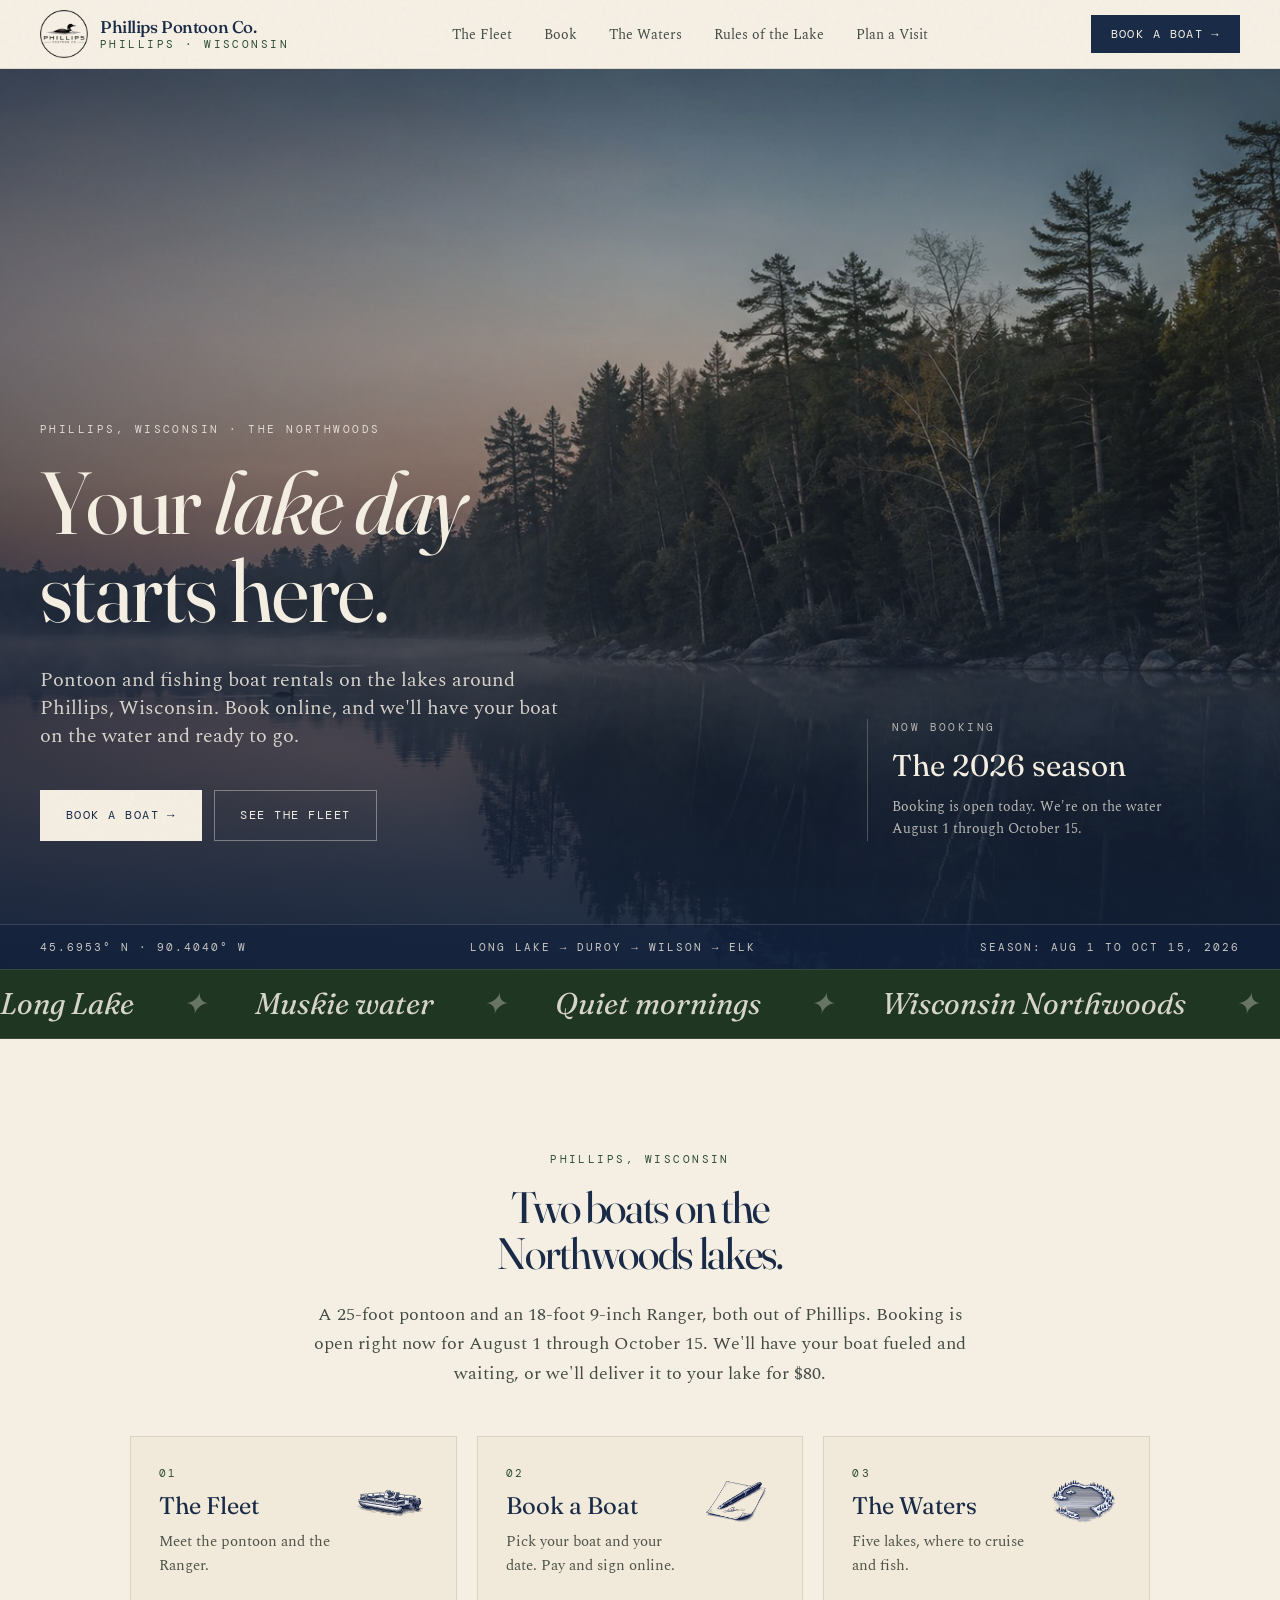
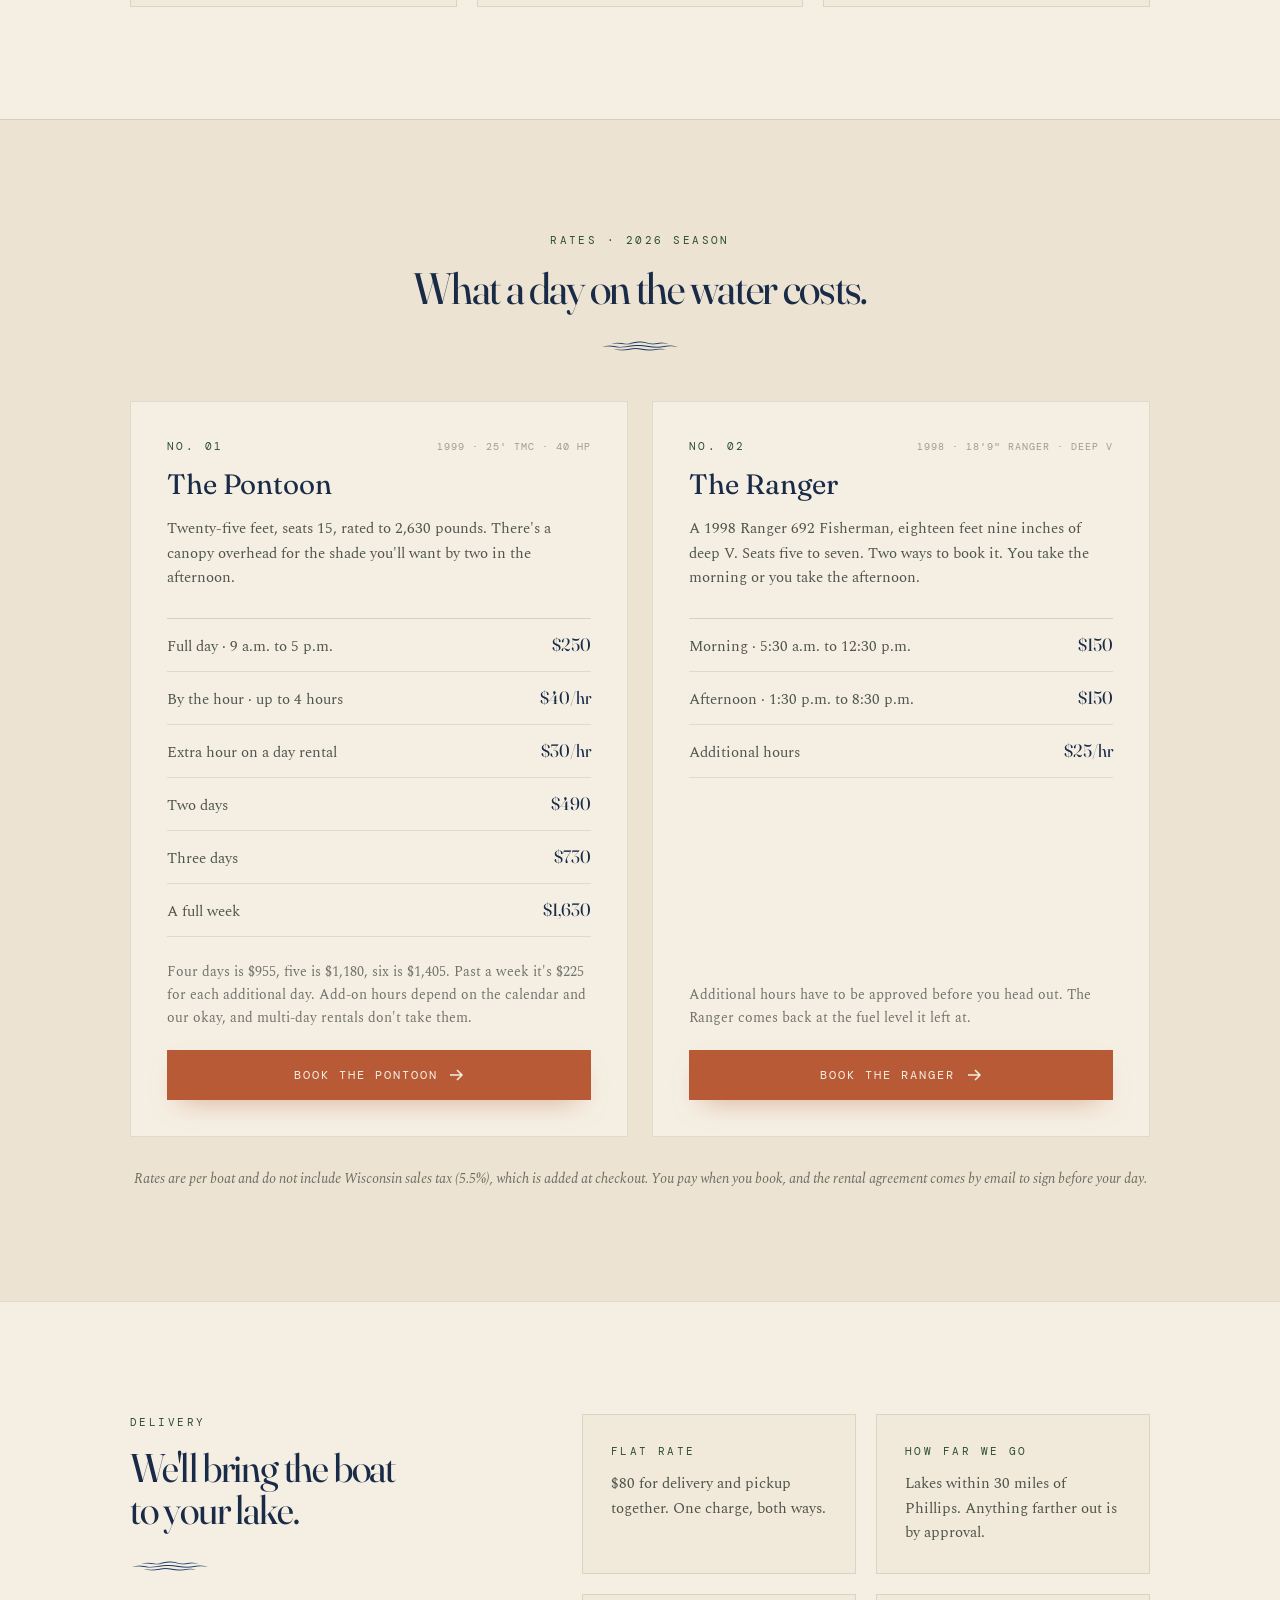
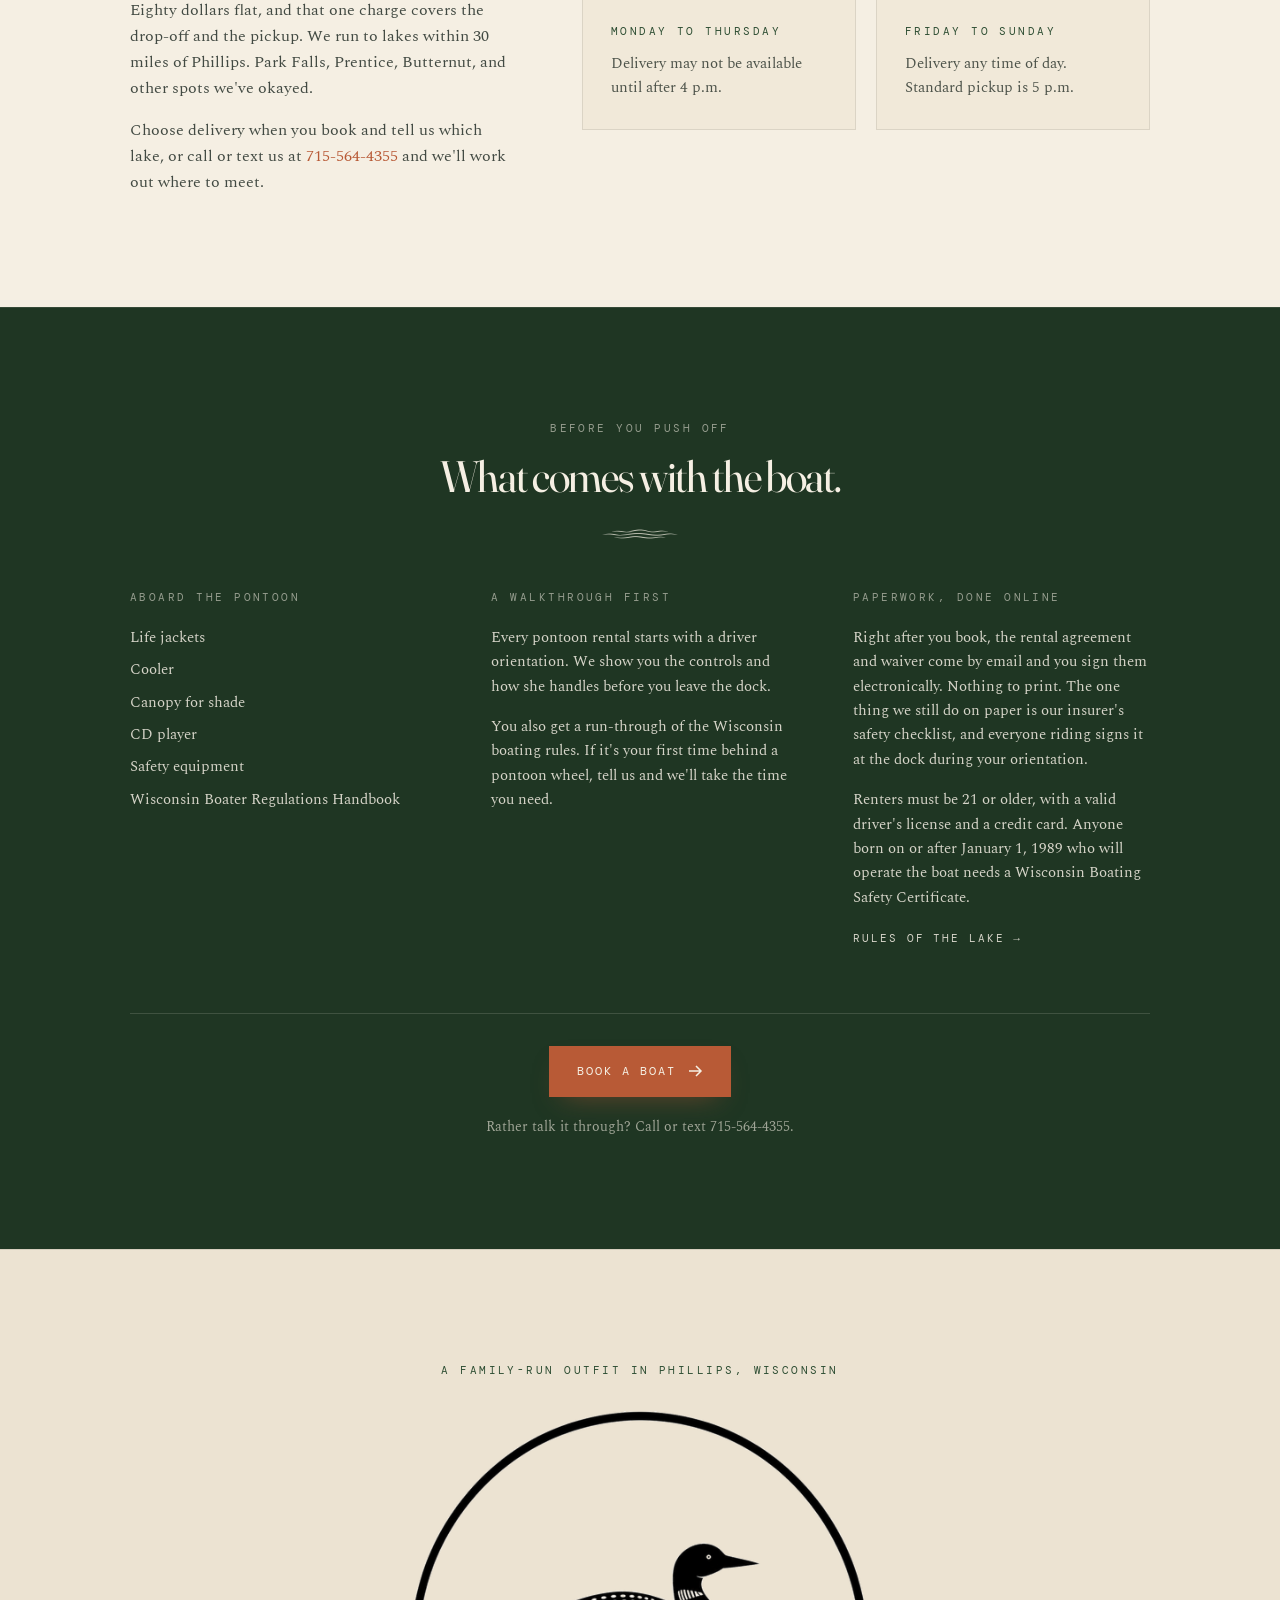
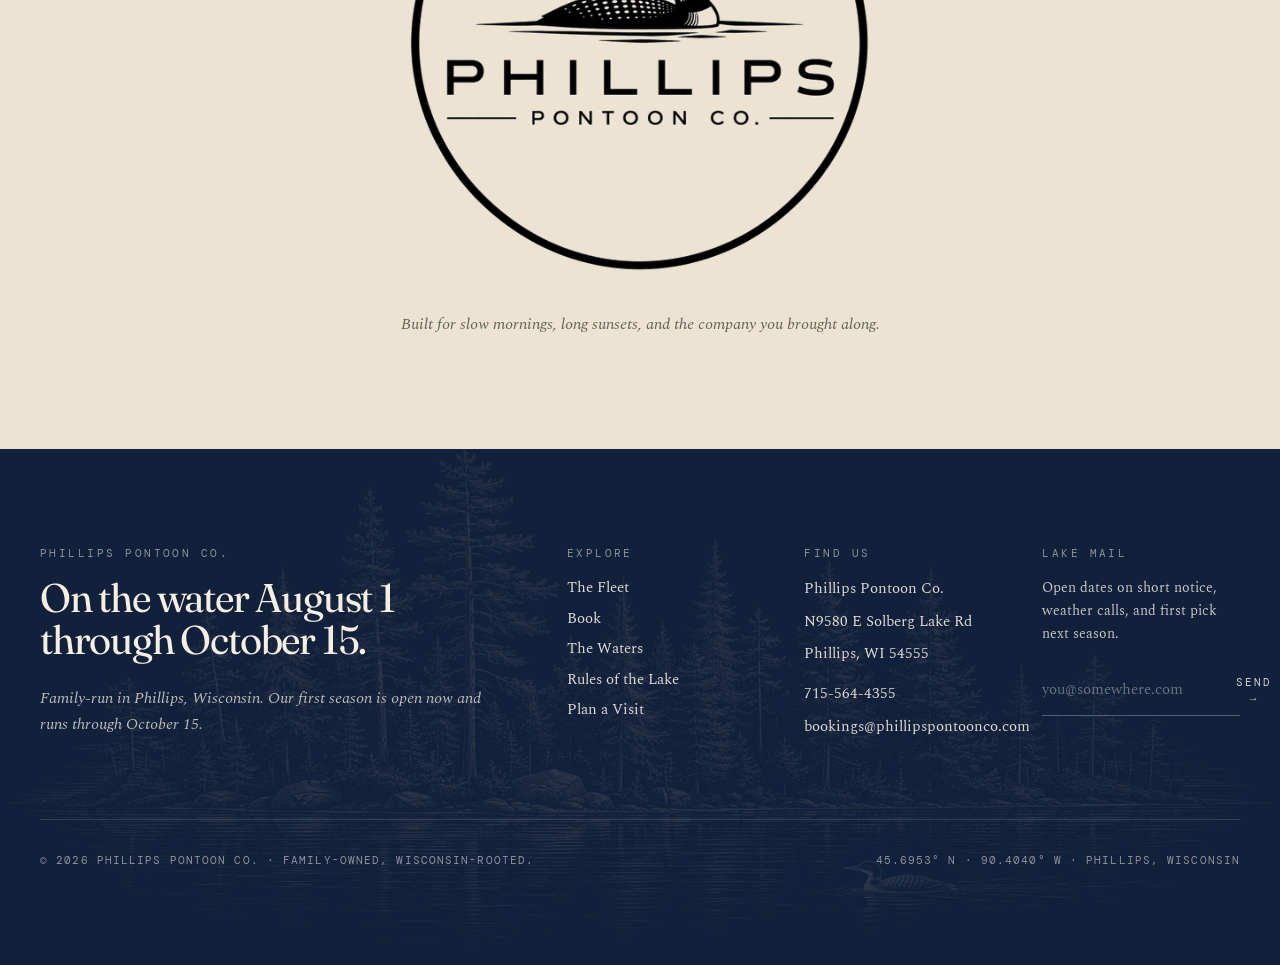
==== index.html @ b214ecd7 "Tell customers about the safety checklist signed at the dock Markel requires two forms, and the site" ====
<!DOCTYPE html>
<html lang="en">
<head>
<meta charset="UTF-8" />
<meta name="viewport" content="width=device-width, initial-scale=1.0" />
<title>Pontoon Rentals in Phillips, WI | Phillips Pontoon Co.</title>
<meta name="description" content="Family-run pontoon and fishing boat rentals on the lakes around Phillips, Wisconsin. Booking now for August 1 through October 15. We deliver for $80 flat." />
<meta name="theme-color" content="#1A2B47" />
<link rel="icon" type="image/png" href="/assets/img/favicon.png?v=02477ecf2f" />
<link rel="apple-touch-icon" href="/assets/img/favicon.png?v=02477ecf2f" />
<link rel="stylesheet" href="/assets/site.css?v=dff257dace" />
<!-- seo:begin -->
<link rel="canonical" href="https://phillipspontoonco.com/" />
<meta property="og:type" content="website" />
<meta property="og:site_name" content="Phillips Pontoon Co." />
<meta property="og:locale" content="en_US" />
<meta property="og:url" content="https://phillipspontoonco.com/" />
<meta property="og:title" content="Boat Rentals around Phillips, Wisconsin" />
<meta property="og:description" content="A 25-foot pontoon that seats 15, and a Ranger 692 for fishing. Phillips, Wisconsin. Our first day on the water is August 1." />
<meta property="og:image" content="https://phillipspontoonco.com/assets/img/hero.jpg" />
<meta property="og:image:alt" content="A pontoon boat on a Northwoods lake near Phillips, Wisconsin" />
<meta name="twitter:card" content="summary_large_image" />
<meta name="twitter:title" content="Boat Rentals around Phillips, Wisconsin" />
<meta name="twitter:description" content="A 25-foot pontoon that seats 15, and a Ranger 692 for fishing. Phillips, Wisconsin. Our first day on the water is August 1." />
<meta name="twitter:image" content="https://phillipspontoonco.com/assets/img/hero.jpg" />
<script type="application/ld+json">
{
  "@context": "https://schema.org",
  "@type": "LocalBusiness",
  "@id": "https://phillipspontoonco.com/#business",
  "name": "Phillips Pontoon Co.",
  "legalName": "Phillips Pontoon Co., LLC",
  "description": "Family-run pontoon and fishing boat rentals in Phillips, Wisconsin, in Price County. The 2026 season runs August 1 through October 15. Delivery and pickup to lakes within 30 miles of Phillips is $80 flat.",
  "url": "https://phillipspontoonco.com/",
  "telephone": "+1-715-564-4355",
  "email": "bookings@phillipspontoonco.com",
  "image": "https://phillipspontoonco.com/assets/img/hero.jpg",
  "logo": "https://phillipspontoonco.com/assets/img/logo.png",
  "priceRange": "$40-$250",
  "currenciesAccepted": "USD",
  "paymentAccepted": "Credit Card",
  "address": {
    "@type": "PostalAddress",
    "streetAddress": "N9580 E Solberg Lake Rd",
    "addressLocality": "Phillips",
    "addressRegion": "WI",
    "postalCode": "54555",
    "addressCountry": "US"
  },
  "geo": {
    "@type": "GeoCoordinates",
    "latitude": 45.6953,
    "longitude": -90.404
  },
  "areaServed": [
    {
      "@type": "GeoCircle",
      "name": "Lakes within 30 miles of Phillips, Wisconsin",
      "geoMidpoint": {
        "@type": "GeoCoordinates",
        "latitude": 45.6953,
        "longitude": -90.404
      },
      "geoRadius": "48280"
    },
    {
      "@type": "AdministrativeArea",
      "name": "Price County, Wisconsin"
    },
    {
      "@type": "City",
      "name": "Phillips, Wisconsin"
    },
    {
      "@type": "City",
      "name": "Park Falls, Wisconsin"
    },
    {
      "@type": "City",
      "name": "Prentice, Wisconsin"
    },
    {
      "@type": "City",
      "name": "Butternut, Wisconsin"
    }
  ],
  "openingHoursSpecification": [
    {
      "@type": "OpeningHoursSpecification",
      "dayOfWeek": [
        "Monday",
        "Tuesday",
        "Wednesday",
        "Thursday",
        "Friday",
        "Saturday",
        "Sunday"
      ],
      "opens": "05:30",
      "closes": "20:30",
      "validFrom": "2026-08-01",
      "validThrough": "2026-10-15"
    }
  ],
  "makesOffer": [
    {
      "@type": "Offer",
      "name": "Pontoon rental, full day",
      "description": "Full day runs 9:00 a.m. to 5:00 p.m. Extra hours added onto a single-day rental are $30 per hour, subject to availability and owner approval. Multi-day rates: 2 days $490, 3 days $730, 4 days $955, 5 days $1,180, 6 days $1,405, 7 days $1,630, then $225 per additional day. Multi-day rentals go by the day. Hourly rates and add-on hours do not apply to them.",
      "price": "250.00",
      "priceCurrency": "USD",
      "availabilityStarts": "2026-08-01",
      "availabilityEnds": "2026-10-15",
      "url": "https://fareharbor.com/embeds/book/phillipspontoonco/items/747377/?full-items=yes&flow=1675621",
      "itemOffered": {
        "@type": "Service",
        "name": "25 ft TMC pontoon boat rental",
        "description": "1999 TMC pontoon boat, 25 feet, 40 hp Honda. Seats 15, maximum weight capacity 2,630 lbs. Life jackets, cooler, safety equipment, canopy, and CD player are aboard. Every rental starts with a driver orientation and a Wisconsin boating rules overview, and you leave with the Wisconsin Boater Regulations Handbook.",
        "provider": {
          "@id": "https://phillipspontoonco.com/#business"
        }
      }
    },
    {
      "@type": "Offer",
      "name": "Pontoon rental, by the hour",
      "description": "Hourly rental of the 25 ft TMC pontoon, four hours maximum.",
      "priceCurrency": "USD",
      "priceSpecification": {
        "@type": "UnitPriceSpecification",
        "price": "40.00",
        "priceCurrency": "USD",
        "unitCode": "HUR",
        "referenceQuantity": {
          "@type": "QuantitativeValue",
          "value": 1,
          "unitCode": "HUR"
        }
      },
      "availabilityStarts": "2026-08-01",
      "availabilityEnds": "2026-10-15",
      "url": "https://fareharbor.com/embeds/book/phillipspontoonco/items/747377/?full-items=yes&flow=1675621",
      "itemOffered": {
        "@type": "Service",
        "name": "25 ft TMC pontoon boat rental",
        "provider": {
          "@id": "https://phillipspontoonco.com/#business"
        }
      }
    },
    {
      "@type": "Offer",
      "name": "Fishing boat rental, morning",
      "description": "Morning trip runs 5:30 a.m. to 12:30 p.m. Additional hours are $25 per hour, approved in advance.",
      "price": "150.00",
      "priceCurrency": "USD",
      "availabilityStarts": "2026-08-01",
      "availabilityEnds": "2026-10-15",
      "url": "https://fareharbor.com/embeds/book/phillipspontoonco/items/747430/?full-items=yes&flow=1675621",
      "itemOffered": {
        "@type": "Service",
        "name": "18 ft 9 in Ranger 692 Fisherman rental",
        "description": "1998 Ranger 692 Fisherman, 18 feet 9 inches, deep V hull.",
        "provider": {
          "@id": "https://phillipspontoonco.com/#business"
        }
      }
    },
    {
      "@type": "Offer",
      "name": "Fishing boat rental, afternoon",
      "description": "Afternoon trip runs 1:30 p.m. to 8:30 p.m. Additional hours are $25 per hour, approved in advance.",
      "price": "150.00",
      "priceCurrency": "USD",
      "availabilityStarts": "2026-08-01",
      "availabilityEnds": "2026-10-15",
      "url": "https://fareharbor.com/embeds/book/phillipspontoonco/items/747430/?full-items=yes&flow=1675621",
      "itemOffered": {
        "@type": "Service",
        "name": "18 ft 9 in Ranger 692 Fisherman rental",
        "description": "1998 Ranger 692 Fisherman, 18 feet 9 inches, deep V hull.",
        "provider": {
          "@id": "https://phillipspontoonco.com/#business"
        }
      }
    },
    {
      "@type": "Offer",
      "name": "Boat delivery and pickup",
      "description": "Flat $80 covering both delivery and pickup, to lakes within 30 miles of Phillips. Monday through Thursday delivery may not be available until after 4:00 p.m. Friday through Sunday it is available any time of day. Standard pickup time is 5:00 p.m.",
      "price": "80.00",
      "priceCurrency": "USD",
      "availabilityStarts": "2026-08-01",
      "availabilityEnds": "2026-10-15",
      "itemOffered": {
        "@type": "Service",
        "name": "Boat delivery and pickup within 30 miles of Phillips",
        "provider": {
          "@id": "https://phillipspontoonco.com/#business"
        }
      }
    }
  ],
  "potentialAction": {
    "@type": "ReserveAction",
    "name": "Book a boat",
    "target": {
      "@type": "EntryPoint",
      "urlTemplate": "https://phillipspontoonco.com/book/",
      "actionPlatform": [
        "http://schema.org/DesktopWebPlatform",
        "http://schema.org/MobileWebPlatform"
      ]
    },
    "result": {
      "@type": "Reservation",
      "name": "Pontoon or fishing boat rental reservation"
    }
  }
}
</script>
<!-- seo:end -->
</head>
<body class="bg-paper text-ink grain antialiased">
<header class="sticky top-0 z-40 bg-paper/85 backdrop-blur-md border-b border-ink/10">
  <nav class="max-w-[1440px] mx-auto px-6 lg:px-10 h-[68px] flex items-center justify-between gap-6">
    <a href="/" class="flex items-center gap-3 group">
      <img src="/assets/img/logo.png?v=944ca91017" alt="Phillips Pontoon Co." class="h-12 w-12 object-contain">
      <div class="leading-none">
        <div class="font-display text-[17px] font-medium text-navy tracking-tight" style="font-variation-settings:'opsz' 24,'SOFT' 60;">Phillips Pontoon Co.</div>
        <div class="eyebrow text-pine mt-1">Phillips · Wisconsin</div>
      </div>
    </a>
    <ul class="hidden lg:flex items-center gap-8 text-[14px] font-body text-ink/80"><li><a href="/fleet/" class="hover:text-navy transition">The Fleet</a></li><li><a href="/book/" class="hover:text-navy transition">Book</a></li><li><a href="/waters/" class="hover:text-navy transition">The Waters</a></li><li><a href="/rules/" class="hover:text-navy transition">Rules of the Lake</a></li><li><a href="/visit/" class="hover:text-navy transition">Plan a Visit</a></li></ul>
    <!-- !hidden / md:!inline-flex: .btn-primary sets display:flex and custom CSS is
         appended after Tailwind in site.css, so a plain .hidden loses the cascade and
         the button used to show on phones, crushing the brand lockup. -->
    <a href="/book/" class="!hidden md:!inline-flex btn-primary !py-2.5 !px-5 !text-[12px]">Book a Boat <span aria-hidden="true">→</span></a>
    <button id="mobtoggle" class="lg:hidden text-navy" aria-label="Menu" aria-expanded="false">
      <svg viewBox="0 0 24 24" class="w-6 h-6" fill="none" stroke="currentColor" stroke-width="1.6"><path d="M3 7h18M3 12h18M3 17h18"/></svg>
    </button>
  </nav>
  <div id="mobnav" class="hidden lg:hidden border-t border-ink/10 bg-paper px-6 py-4 font-body text-[15px]"><a href="/fleet/" class="block py-2 text-ink/80">The Fleet</a><a href="/book/" class="block py-2 text-ink/80">Book</a><a href="/waters/" class="block py-2 text-ink/80">The Waters</a><a href="/rules/" class="block py-2 text-ink/80">Rules of the Lake</a><a href="/visit/" class="block py-2 text-ink/80">Plan a Visit</a>
    <a href="/book/" class="block py-2 text-rust font-medium">Book a boat →</a>
  </div>
</header>
<section id="top" class="relative min-h-[100vh] flex items-end overflow-hidden pt-[68px]">
  <!-- Hero photograph + brand treatment overlays -->
  <div class="absolute inset-0">
    <img src="/assets/img/hero.jpg?v=629f6e32ad" alt="" class="absolute inset-0 w-full h-full object-cover" />
    <!-- subtle navy/pine duotone bias to lock to brand palette -->
    <div class="absolute inset-0 mix-blend-multiply opacity-25" style="background: linear-gradient(160deg, #1A2B47 0%, #2E4E33 100%);"></div>
    <!-- bottom vignette for headline legibility -->
    <div class="absolute inset-0" style="background: linear-gradient(180deg, rgba(17,32,59,0) 30%, rgba(17,32,59,0.55) 78%, rgba(17,32,59,0.85) 100%);"></div>
    <!-- left vignette for text safety on the headline side -->
    <div class="absolute inset-0" style="background: linear-gradient(90deg, rgba(17,32,59,0.45) 0%, rgba(17,32,59,0) 50%);"></div>
  </div>

  <!-- Hero content -->
  <div class="relative max-w-[1440px] mx-auto w-full px-6 lg:px-10 pb-24 lg:pb-32 z-10">
    <div class="grid lg:grid-cols-12 gap-10 items-end">
      <div class="lg:col-span-8">
        <p class="eyebrow text-paper/85 rise d-1">Phillips, Wisconsin · The Northwoods</p>
        <h1 class="font-display text-paper text-[40px] sm:text-6xl lg:text-[88px] leading-[0.92] tight mt-5 max-w-[920px] rise d-2"
            style="font-variation-settings:'opsz' 144,'SOFT' 60,'WONK' 0;">
          Your <em class="not-italic" style="font-variation-settings:'opsz' 144,'SOFT' 100,'WONK' 1;font-style:italic;">lake day</em><br>
                starts here.
        </h1>
        <p class="text-paper/85 text-lg lg:text-xl font-body leading-relaxed mt-8 max-w-[520px] rise d-3">
          Pontoon and fishing boat rentals on the lakes around Phillips, Wisconsin. Book online, and we'll have your boat on the water and ready to go.
        </p>
        <div class="mt-10 flex flex-wrap gap-3 rise d-4">
          <a href="/book/"  class="btn-primary !bg-paper !text-navy hover:!bg-paper-warm">Book a boat <span aria-hidden="true">→</span></a>
          <a href="/fleet/" class="btn-secondary">See the Fleet</a>
        </div>
      </div>

      <div class="lg:col-span-4 rise d-5">
        <div class="border-l border-paper/25 pl-6 max-w-xs">
          <p class="eyebrow text-paper/70">Now booking</p>
          <p class="font-display text-paper text-3xl mt-3" style="font-variation-settings:'opsz' 36,'SOFT' 60;">The 2026 season</p>
          <p class="font-body text-sm text-paper/75 mt-3 leading-relaxed">
            Booking is open today. We're on the water August 1 through October 15.
          </p>
          <div id="hero-wx" class="mt-6 pt-5 border-t border-paper/20 hidden" data-lat="45.6953" data-lon="-90.4040">
            <p class="eyebrow text-paper/55">On the water now · Phillips</p>
            <div class="mt-2.5 flex items-end gap-3">
              <span id="wx-temp" class="font-display text-paper text-4xl leading-none" style="font-variation-settings:'opsz' 40,'SOFT' 60;"></span>
              <span id="wx-sky" class="font-body text-sm text-paper/80 pb-1"></span>
            </div>
            <p id="wx-meta" class="mt-2 font-mono text-[10px] tracking-[0.16em] uppercase text-paper/55"></p>
          </div>
        </div>
      </div>
    </div>
  </div>

  <!-- Bottom info strip -->
  <div class="absolute bottom-0 inset-x-0 z-10 border-t border-paper/15 bg-navy-deep/55 backdrop-blur-sm">
    <div class="max-w-[1440px] mx-auto px-6 lg:px-10 py-3.5 flex flex-wrap items-center justify-between gap-4 text-[11px] font-mono tracking-[0.18em] uppercase text-paper/80">
      <span>45.6953° N · 90.4040° W</span>
      <span class="hidden md:inline">Long Lake → Duroy → Wilson → Elk</span>
      <span>Season: Aug 1 to Oct 15, 2026</span>
    </div>
  </div>

  <script>(function(){
    var box=document.getElementById('hero-wx'); if(!box) return;
    var lat=box.getAttribute('data-lat'), lon=box.getAttribute('data-lon');
    var WMO={0:'Clear',1:'Mostly clear',2:'Partly cloudy',3:'Overcast',45:'Fog',48:'Fog',51:'Light drizzle',53:'Drizzle',55:'Drizzle',61:'Light rain',63:'Rain',65:'Heavy rain',66:'Freezing rain',67:'Freezing rain',71:'Light snow',73:'Snow',75:'Heavy snow',77:'Snow',80:'Showers',81:'Showers',82:'Heavy showers',85:'Snow showers',86:'Snow showers',95:'Thunderstorms',96:'Thunderstorms',99:'Thunderstorms'};
    var url='https://api.open-meteo.com/v1/forecast?latitude='+lat+'&longitude='+lon+'&current=temperature_2m,apparent_temperature,wind_speed_10m,weather_code&temperature_unit=fahrenheit&wind_speed_unit=mph&timezone=America%2FChicago';
    fetch(url).then(function(r){return r.json();}).then(function(d){
      var c=d&&d.current; if(!c) return;
      document.getElementById('wx-temp').textContent=Math.round(c.temperature_2m)+'°';
      document.getElementById('wx-sky').textContent=WMO[c.weather_code]||'';
      document.getElementById('wx-meta').textContent='Feels '+Math.round(c.apparent_temperature)+'° · Wind '+Math.round(c.wind_speed_10m)+' mph';
      box.classList.remove('hidden');
    }).catch(function(){});
  })();</script>
</section>
<section aria-hidden="true" class="bg-pine-deep text-paper/85 overflow-hidden border-y border-paper/10">
  <div class="drift whitespace-nowrap py-4 flex gap-12 font-display italic text-2xl lg:text-3xl"
       style="font-variation-settings:'opsz' 36,'SOFT' 100,'WONK' 1;width:200%;">
    <span>Long Lake</span><span class="opacity-40">✦</span>
    <span>Muskie water</span><span class="opacity-40">✦</span>
    <span>Quiet mornings</span><span class="opacity-40">✦</span>
    <span>Wisconsin Northwoods</span><span class="opacity-40">✦</span>
    <span>Pontoon rentals</span><span class="opacity-40">✦</span>
    <span>Sandbar afternoons</span><span class="opacity-40">✦</span>
    <span>Phillips Chain</span><span class="opacity-40">✦</span>
    <span>Loon country</span><span class="opacity-40">✦</span>
    <!-- repeat for seamless loop -->
    <span>Long Lake</span><span class="opacity-40">✦</span>
    <span>Muskie water</span><span class="opacity-40">✦</span>
    <span>Quiet mornings</span><span class="opacity-40">✦</span>
    <span>Wisconsin Northwoods</span><span class="opacity-40">✦</span>
    <span>Pontoon rentals</span><span class="opacity-40">✦</span>
    <span>Sandbar afternoons</span><span class="opacity-40">✦</span>
    <span>Phillips Chain</span><span class="opacity-40">✦</span>
    <span>Loon country</span><span class="opacity-40">✦</span>
  </div>
</section>
<section class="relative py-20 lg:py-28 bg-paper">
  <div class="max-w-[1100px] mx-auto px-6 lg:px-10 text-center">
    <p class="eyebrow text-pine">Phillips, Wisconsin</p>
    <h2 class="font-display text-3xl lg:text-[44px] leading-[1.05] mt-4 text-navy tighter">Two boats on the<br>Northwoods lakes.</h2>
    <p class="font-body text-lg text-ink/80 mt-6 max-w-2xl mx-auto leading-relaxed">A 25-foot pontoon and an 18-foot 9-inch Ranger, both out of Phillips. Booking is open right now for August 1 through October 15. We'll have your boat fueled and waiting, or we'll deliver it to your lake for $80.</p>
    <div class="mt-12 grid sm:grid-cols-3 gap-5 text-left">
      <a href="/fleet/" class="fleet-card bg-paper-warm/55 border border-ink/10 p-7 block"><img src="/assets/img/card-fleet.png?v=a4cc40001e" alt="" loading="lazy" style="float:right;width:76px;height:76px;object-fit:contain;margin:0 0 8px 12px" /><p class="eyebrow text-pine">01</p><h3 class="font-display text-2xl text-navy mt-2" style="font-variation-settings:'opsz' 36,'SOFT' 60;">The Fleet</h3><p class="font-body text-[15px] text-ink/75 mt-2 leading-relaxed">Meet the pontoon and the Ranger.</p></a>
      <a href="/book/" class="fleet-card bg-paper-warm/55 border border-ink/10 p-7 block"><img src="/assets/img/card-book.png?v=210174bb03" alt="" loading="lazy" style="float:right;width:76px;height:76px;object-fit:contain;margin:0 0 8px 12px" /><p class="eyebrow text-pine">02</p><h3 class="font-display text-2xl text-navy mt-2" style="font-variation-settings:'opsz' 36,'SOFT' 60;">Book a Boat</h3><p class="font-body text-[15px] text-ink/75 mt-2 leading-relaxed">Pick your boat and your date. Pay and sign online.</p></a>
      <a href="/waters/" class="fleet-card bg-paper-warm/55 border border-ink/10 p-7 block"><img src="/assets/img/card-waters.png?v=d56445040c" alt="" loading="lazy" style="float:right;width:76px;height:76px;object-fit:contain;margin:0 0 8px 12px" /><p class="eyebrow text-pine">03</p><h3 class="font-display text-2xl text-navy mt-2" style="font-variation-settings:'opsz' 36,'SOFT' 60;">The Waters</h3><p class="font-body text-[15px] text-ink/75 mt-2 leading-relaxed">Five lakes, where to cruise and fish.</p></a>
    </div>
  </div>
</section>
<section id="rates" class="relative py-20 lg:py-28 bg-linen border-t border-ink/10">
  <div class="max-w-[1100px] mx-auto px-6 lg:px-10">

    <div class="text-center">
      <p class="eyebrow text-pine">Rates · 2026 season</p>
      <h2 class="font-display text-3xl lg:text-[44px] leading-[1.05] mt-4 text-navy tighter">What a day on the water costs.</h2>
      <div class="wave-rule mt-7 mx-auto"></div>
    </div>

    <div class="mt-12 grid sm:grid-cols-2 gap-5 lg:gap-6 text-left">

      <!-- ── Pontoon rates ── -->
      <article class="fleet-card bg-paper border border-ink/10 p-7 lg:p-9 flex flex-col">
        <div class="flex items-baseline justify-between gap-4">
          <p class="eyebrow text-pine">No. 01</p>
          <p class="font-mono text-[10px] text-ink/40 tracking-widest uppercase">1999 · 25' TMC · 40 hp</p>
        </div>
        <h3 class="font-display text-[28px] mt-2 text-navy" style="font-variation-settings:'opsz' 36,'SOFT' 60;">The Pontoon</h3>
        <p class="font-body text-[15px] leading-relaxed mt-3 text-ink/75">
          Twenty-five feet, seats 15, rated to 2,630 pounds. There's a canopy overhead for the shade you'll want by two in the afternoon.
        </p>

        <dl class="mt-7 border-t border-ink/15 font-body text-[15px]">
          <div class="flex items-baseline justify-between gap-4 py-3 border-b border-ink/10">
            <dt class="text-ink/75">Full day · 9 a.m. to 5 p.m.</dt>
            <dd class="font-display text-lg text-navy whitespace-nowrap">$250</dd>
          </div>
          <div class="flex items-baseline justify-between gap-4 py-3 border-b border-ink/10">
            <dt class="text-ink/75">By the hour · up to 4 hours</dt>
            <dd class="font-display text-lg text-navy whitespace-nowrap">$40/hr</dd>
          </div>
          <div class="flex items-baseline justify-between gap-4 py-3 border-b border-ink/10">
            <dt class="text-ink/75">Extra hour on a day rental</dt>
            <dd class="font-display text-lg text-navy whitespace-nowrap">$30/hr</dd>
          </div>
          <div class="flex items-baseline justify-between gap-4 py-3 border-b border-ink/10">
            <dt class="text-ink/75">Two days</dt>
            <dd class="font-display text-lg text-navy whitespace-nowrap">$490</dd>
          </div>
          <div class="flex items-baseline justify-between gap-4 py-3 border-b border-ink/10">
            <dt class="text-ink/75">Three days</dt>
            <dd class="font-display text-lg text-navy whitespace-nowrap">$730</dd>
          </div>
          <div class="flex items-baseline justify-between gap-4 py-3 border-b border-ink/10">
            <dt class="text-ink/75">A full week</dt>
            <dd class="font-display text-lg text-navy whitespace-nowrap">$1,630</dd>
          </div>
        </dl>

        <div class="mt-auto pt-6">
          <p class="font-body text-[14px] text-ink/60 leading-relaxed">
            Four days is $955, five is $1,180, six is $1,405. Past a week it's $225 for each additional day. Add-on hours depend on the calendar and our okay, and multi-day rentals don't take them.
          </p>
          <a href="https://fareharbor.com/embeds/book/phillipspontoonco/items/747377/?full-items=yes&amp;flow=1675621" class="btn-stamp mt-5 w-full justify-center">Book the pontoon <svg class="w-4 h-4" viewBox="0 0 16 16" fill="none" stroke="currentColor" stroke-width="1.5"><path d="M2 8h12M9 3l5 5-5 5"/></svg></a>
        </div>
      </article>

      <!-- ── Ranger rates ── -->
      <article class="fleet-card bg-paper border border-ink/10 p-7 lg:p-9 flex flex-col">
        <div class="flex items-baseline justify-between gap-4">
          <p class="eyebrow text-pine">No. 02</p>
          <p class="font-mono text-[10px] text-ink/40 tracking-widest uppercase">1998 · 18'9" Ranger · Deep V</p>
        </div>
        <h3 class="font-display text-[28px] mt-2 text-navy" style="font-variation-settings:'opsz' 36,'SOFT' 60;">The Ranger</h3>
        <p class="font-body text-[15px] leading-relaxed mt-3 text-ink/75">
          A 1998 Ranger 692 Fisherman, eighteen feet nine inches of deep V. Seats five to seven. Two ways to book it. You take the morning or you take the afternoon.
        </p>

        <dl class="mt-7 border-t border-ink/15 font-body text-[15px]">
          <div class="flex items-baseline justify-between gap-4 py-3 border-b border-ink/10">
            <dt class="text-ink/75">Morning · 5:30 a.m. to 12:30 p.m.</dt>
            <dd class="font-display text-lg text-navy whitespace-nowrap">$150</dd>
          </div>
          <div class="flex items-baseline justify-between gap-4 py-3 border-b border-ink/10">
            <dt class="text-ink/75">Afternoon · 1:30 p.m. to 8:30 p.m.</dt>
            <dd class="font-display text-lg text-navy whitespace-nowrap">$150</dd>
          </div>
          <div class="flex items-baseline justify-between gap-4 py-3 border-b border-ink/10">
            <dt class="text-ink/75">Additional hours</dt>
            <dd class="font-display text-lg text-navy whitespace-nowrap">$25/hr</dd>
          </div>
        </dl>

        <div class="mt-auto pt-6">
          <p class="font-body text-[14px] text-ink/60 leading-relaxed">
            Additional hours have to be approved before you head out. The Ranger comes back at the fuel level it left at.
          </p>
          <a href="https://fareharbor.com/embeds/book/phillipspontoonco/items/747430/?full-items=yes&amp;flow=1675621" class="btn-stamp mt-5 w-full justify-center">Book the Ranger <svg class="w-4 h-4" viewBox="0 0 16 16" fill="none" stroke="currentColor" stroke-width="1.5"><path d="M2 8h12M9 3l5 5-5 5"/></svg></a>
        </div>
      </article>

    </div>

    <p class="mt-8 text-center font-body text-sm italic text-ink/60">
      Rates are per boat and do not include Wisconsin sales tax (5.5%), which is added at checkout. You pay when you book, and the rental agreement comes by email to sign before your day.
    </p>
  </div>
</section>
<section id="delivery" class="relative py-20 lg:py-28 bg-paper border-t border-ink/10">
  <div class="max-w-[1100px] mx-auto px-6 lg:px-10">
    <div class="grid lg:grid-cols-12 gap-10 lg:gap-16 items-start">

      <div class="lg:col-span-5">
        <p class="eyebrow text-pine">Delivery</p>
        <h2 class="font-display text-3xl lg:text-[40px] leading-[1.05] mt-4 text-navy tighter">We'll bring the boat<br>to your lake.</h2>
        <div class="wave-rule mt-7"></div>
        <p class="font-body text-ink/80 mt-6 leading-relaxed max-w-md">
          Eighty dollars flat, and that one charge covers the drop-off and the pickup. We run to lakes within 30 miles of Phillips. Park Falls, Prentice, Butternut, and other spots we've okayed.
        </p>
        <p class="font-body text-ink/80 mt-4 leading-relaxed max-w-md">
          Choose delivery when you book and tell us which lake, or call or text us at <a href="tel:+17155644355" class="text-rust hover:underline">715-564-4355</a> and we'll work out where to meet.
        </p>
      </div>

      <div class="lg:col-span-7 grid sm:grid-cols-2 gap-5">
        <div class="bg-paper-warm/55 border border-ink/10 p-7">
          <p class="eyebrow text-pine">Flat rate</p>
          <p class="font-body text-[15px] text-ink/75 mt-3 leading-relaxed">$80 for delivery and pickup together. One charge, both ways.</p>
        </div>
        <div class="bg-paper-warm/55 border border-ink/10 p-7">
          <p class="eyebrow text-pine">How far we go</p>
          <p class="font-body text-[15px] text-ink/75 mt-3 leading-relaxed">Lakes within 30 miles of Phillips. Anything farther out is by approval.</p>
        </div>
        <div class="bg-paper-warm/55 border border-ink/10 p-7">
          <p class="eyebrow text-pine">Monday to Thursday</p>
          <p class="font-body text-[15px] text-ink/75 mt-3 leading-relaxed">Delivery may not be available until after 4 p.m.</p>
        </div>
        <div class="bg-paper-warm/55 border border-ink/10 p-7">
          <p class="eyebrow text-pine">Friday to Sunday</p>
          <p class="font-body text-[15px] text-ink/75 mt-3 leading-relaxed">Delivery any time of day. Standard pickup is 5 p.m.</p>
        </div>
      </div>

    </div>
  </div>
</section>
<section id="included" class="relative py-20 lg:py-28 bg-pine-deep text-paper border-t border-paper/10">
  <div class="max-w-[1100px] mx-auto px-6 lg:px-10">

    <div class="text-center">
      <p class="eyebrow text-paper/55">Before you push off</p>
      <h2 class="font-display text-3xl lg:text-[44px] leading-[1.05] mt-4 text-paper tighter">What comes with the boat.</h2>
      <div class="wave-rule light mt-7 mx-auto"></div>
    </div>

    <div class="mt-12 grid sm:grid-cols-3 gap-10 lg:gap-16 text-left">

      <div>
        <p class="eyebrow text-paper/55">Aboard the pontoon</p>
        <ul class="mt-5 space-y-2 font-body text-[15px] text-paper/85 leading-relaxed">
          <li>Life jackets</li>
          <li>Cooler</li>
          <li>Canopy for shade</li>
          <li>CD player</li>
          <li>Safety equipment</li>
          <li>Wisconsin Boater Regulations Handbook</li>
        </ul>
      </div>

      <div>
        <p class="eyebrow text-paper/55">A walkthrough first</p>
        <p class="mt-5 font-body text-[15px] text-paper/85 leading-relaxed">
          Every pontoon rental starts with a driver orientation. We show you the controls and how she handles before you leave the dock.
        </p>
        <p class="mt-4 font-body text-[15px] text-paper/85 leading-relaxed">
          You also get a run-through of the Wisconsin boating rules. If it's your first time behind a pontoon wheel, tell us and we'll take the time you need.
        </p>
      </div>

      <div>
        <p class="eyebrow text-paper/55">Paperwork, done online</p>
        <p class="mt-5 font-body text-[15px] text-paper/85 leading-relaxed">
          Right after you book, the rental agreement and waiver come by email and you sign them electronically. Nothing to print. The one thing we still do on paper is our insurer's safety checklist, and everyone riding signs it at the dock during your orientation.
        </p>
        <p class="mt-4 font-body text-[15px] text-paper/85 leading-relaxed">
          Renters must be 21 or older, with a valid driver's license and a credit card. Anyone born on or after January 1, 1989 who will operate the boat needs a Wisconsin Boating Safety Certificate.
        </p>
        <a href="/rules/" class="mt-5 inline-flex items-center gap-2 font-mono text-[11px] tracking-[0.18em] uppercase text-paper/85 hover:text-rust transition">Rules of the lake <span aria-hidden="true">→</span></a>
      </div>

    </div>

    <div class="mt-16 pt-8 border-t border-paper/15 text-center">
      <a href="/book/" class="btn-stamp">Book a boat <svg class="w-4 h-4" viewBox="0 0 16 16" fill="none" stroke="currentColor" stroke-width="1.5"><path d="M2 8h12M9 3l5 5-5 5"/></svg></a>
      <p class="mt-5 font-body text-sm text-paper/60">Rather talk it through? Call or text <a href="tel:+17155644355" class="hover:text-rust transition">715-564-4355</a>.</p>
    </div>
  </div>
</section>
<section aria-label="Phillips Pontoon Co. brand lockup" class="bg-linen border-t border-ink/10">
  <div class="max-w-[1100px] mx-auto px-6 lg:px-10 py-20 lg:py-28 text-center">
    <p class="eyebrow text-pine">A family-run outfit in Phillips, Wisconsin</p>
    <div class="mt-8 flex justify-center">
      <img src="/assets/img/logo.png?v=944ca91017" alt="Phillips Pontoon Co. Pontoon and fishing boat rentals in Phillips, Wisconsin." class="w-full max-w-[460px] h-auto" />
    </div>
    <p class="font-body italic text-ink/65 mt-10 max-w-xl mx-auto leading-relaxed">
      Built for slow mornings, long sunsets, and the company you brought along.
    </p>
  </div>
</section>
<footer class="relative bg-navy-deep text-paper overflow-hidden">
  <img src="/assets/img/footer-shore.png?v=0ebe885100" alt="" aria-hidden="true" style="position:absolute;inset:0;width:100%;height:100%;object-fit:cover;object-position:center bottom;opacity:.12;mix-blend-mode:lighten;pointer-events:none" />

  <div class="max-w-[1440px] mx-auto px-6 lg:px-10 py-20 lg:py-24">

    <div class="grid lg:grid-cols-12 gap-10 lg:gap-16">

      <!-- Tagline + season note -->
      <div class="lg:col-span-5">
        <p class="eyebrow text-paper/55">Phillips Pontoon Co.</p>
        <h3 class="font-display text-3xl lg:text-[40px] leading-[1.05] mt-4 tighter" style="font-variation-settings:'opsz' 60,'SOFT' 60;">
          On the water August&nbsp;1 through October&nbsp;15.
        </h3>
        <p class="font-body italic text-paper/75 mt-6 max-w-md leading-relaxed">
          Family-run in Phillips, Wisconsin. Our first season is open now and runs through October&nbsp;15.
        </p>
      </div>

      <!-- Cols -->
      <div class="lg:col-span-7 grid sm:grid-cols-3 gap-10">
        <div>
          <p class="eyebrow text-paper/55">Explore</p>
          <ul class="mt-4 space-y-2 font-body text-paper/90 text-[15px]">
            <li><a href="/fleet/"  class="hover:text-paper transition">The Fleet</a></li>
            <li><a href="/book/"   class="hover:text-paper transition">Book</a></li>
            <li><a href="/waters/" class="hover:text-paper transition">The Waters</a></li>
            <li><a href="/rules/"  class="hover:text-paper transition">Rules of the Lake</a></li>
            <li><a href="/visit/"  class="hover:text-paper transition">Plan a Visit</a></li>
          </ul>
        </div>
        <div>
          <p class="eyebrow text-paper/55">Find Us</p>
          <ul class="mt-4 space-y-2 font-body text-paper/90 text-[15px] leading-relaxed">
            <li>Phillips Pontoon Co.</li>
            <li>N9580 E Solberg Lake Rd</li>
            <li>Phillips, WI 54555</li>
            <li class="pt-2"><a href="tel:+17155644355" class="hover:text-rust transition">715-564-4355</a></li>
            <li><a href="mailto:bookings@phillipspontoonco.com" class="hover:text-rust transition">bookings@phillipspontoonco.com</a></li>
          </ul>
        </div>
        <div>
          <p class="eyebrow text-paper/55">Lake Mail</p>
          <p class="font-body text-paper/80 text-[14px] mt-4 leading-relaxed">Open dates on short notice, weather calls, and first pick next season.</p>
          <form class="mt-5 ft-ml" data-ml="https://assets.mailerlite.com/jsonp/2512753/forms/193108855220078478/subscribe">
            <div class="flex border-b border-paper/30 focus-within:border-paper transition">
              <input type="email" name="fields[email]" required placeholder="you@somewhere.com" autocomplete="email" aria-label="Email address" class="flex-1 bg-transparent border-0 outline-none py-2 font-body text-[15px] text-paper placeholder:text-paper/40">
              <button type="submit" class="font-mono text-[11px] tracking-[0.18em] uppercase text-paper/85 hover:text-rust transition py-2">Send →</button>
            </div>
            <input type="hidden" name="ml-submit" value="1">
            <input type="hidden" name="anticsrf" value="true">
            <p class="ft-ml-msg hidden mt-3 text-[12px] font-mono text-rust/90" role="status"></p>
          </form>
        </div>
      </div>
    </div>

    <div class="mt-20 pt-8 border-t border-paper/15 flex flex-col md:flex-row gap-4 md:items-center md:justify-between text-[11px] font-mono tracking-widest uppercase text-paper/55">
      <p>© 2026 Phillips Pontoon Co. · Family-owned, Wisconsin-rooted.</p>
      <p>45.6953° N · 90.4040° W · Phillips, Wisconsin</p>
    </div>
  </div>
</footer>

<script>(function(){var t=document.getElementById('mobtoggle'),n=document.getElementById('mobnav');if(t&&n)t.addEventListener('click',function(){var o=n.classList.toggle('hidden');t.setAttribute('aria-expanded',String(!o));});})();</script>
<script src="https://fareharbor.com/embeds/api/v1/?autolightframe=yes"></script>
</body>
</html>
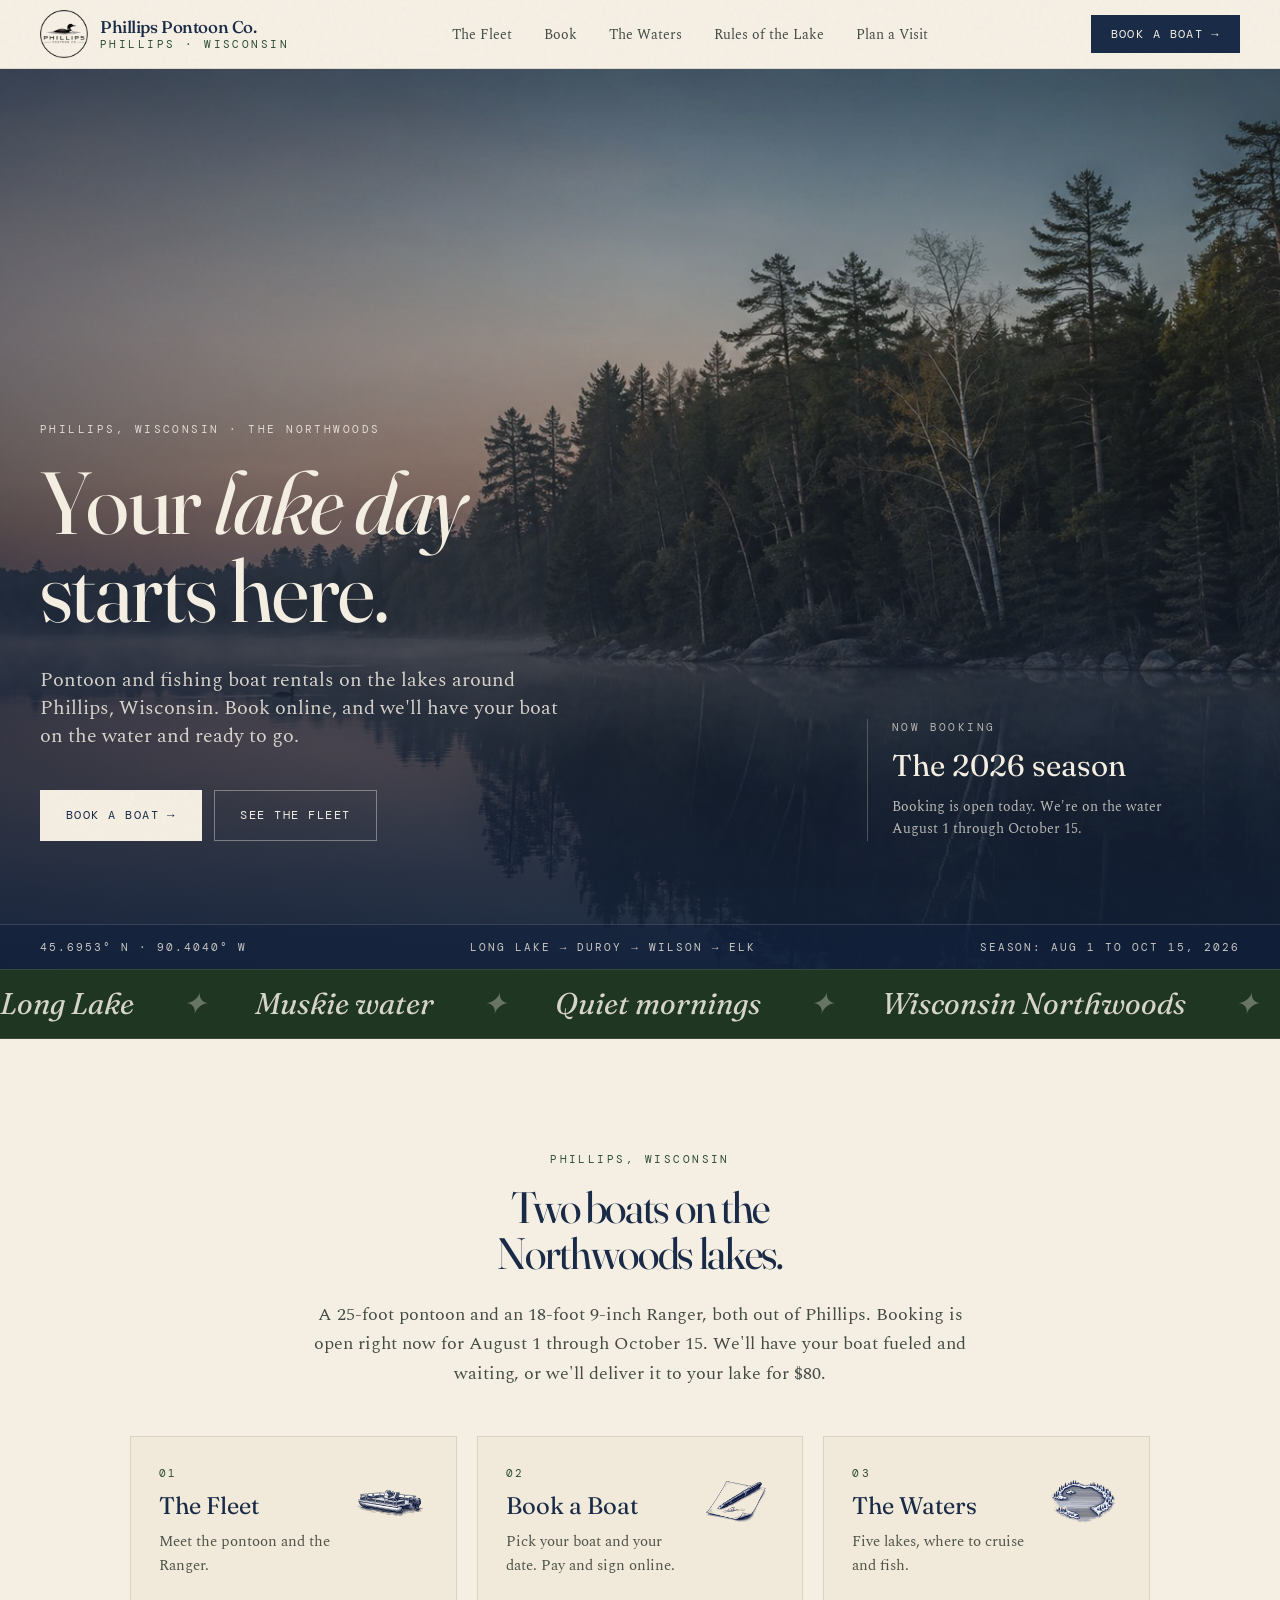
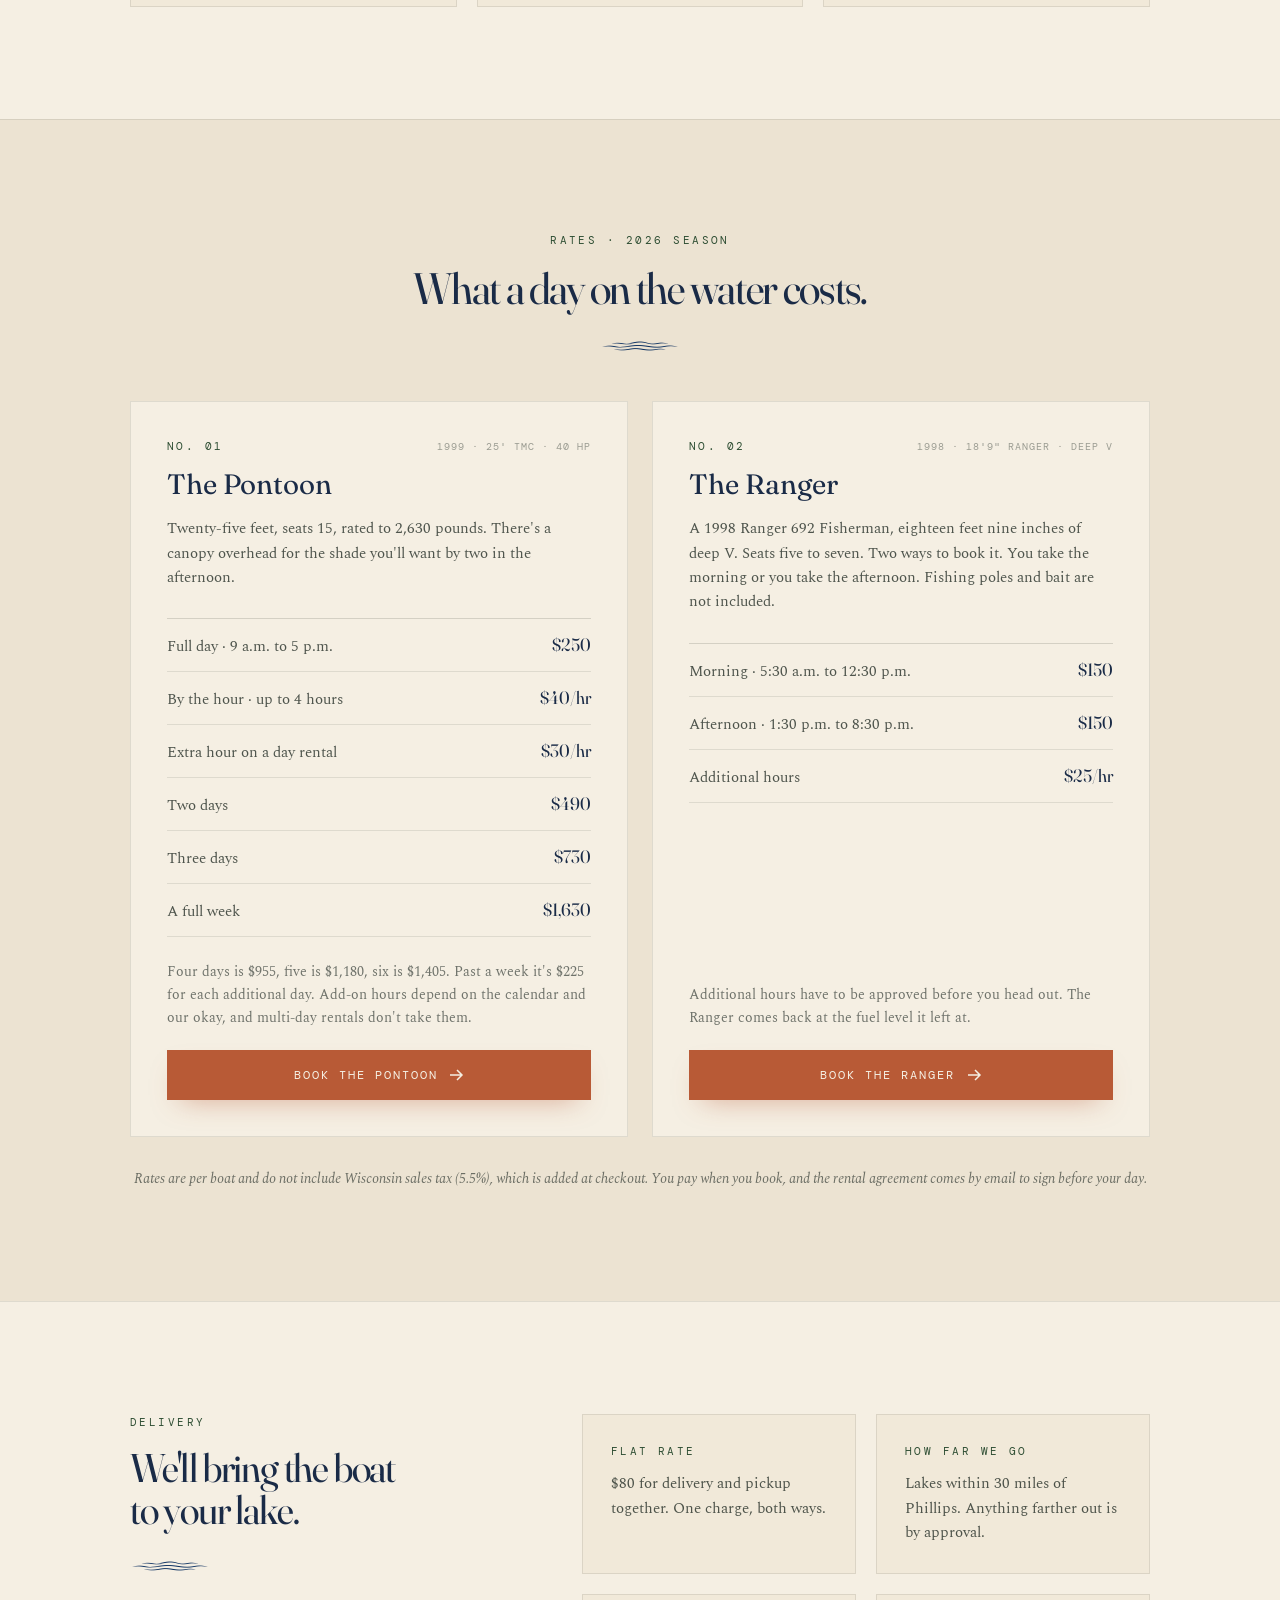
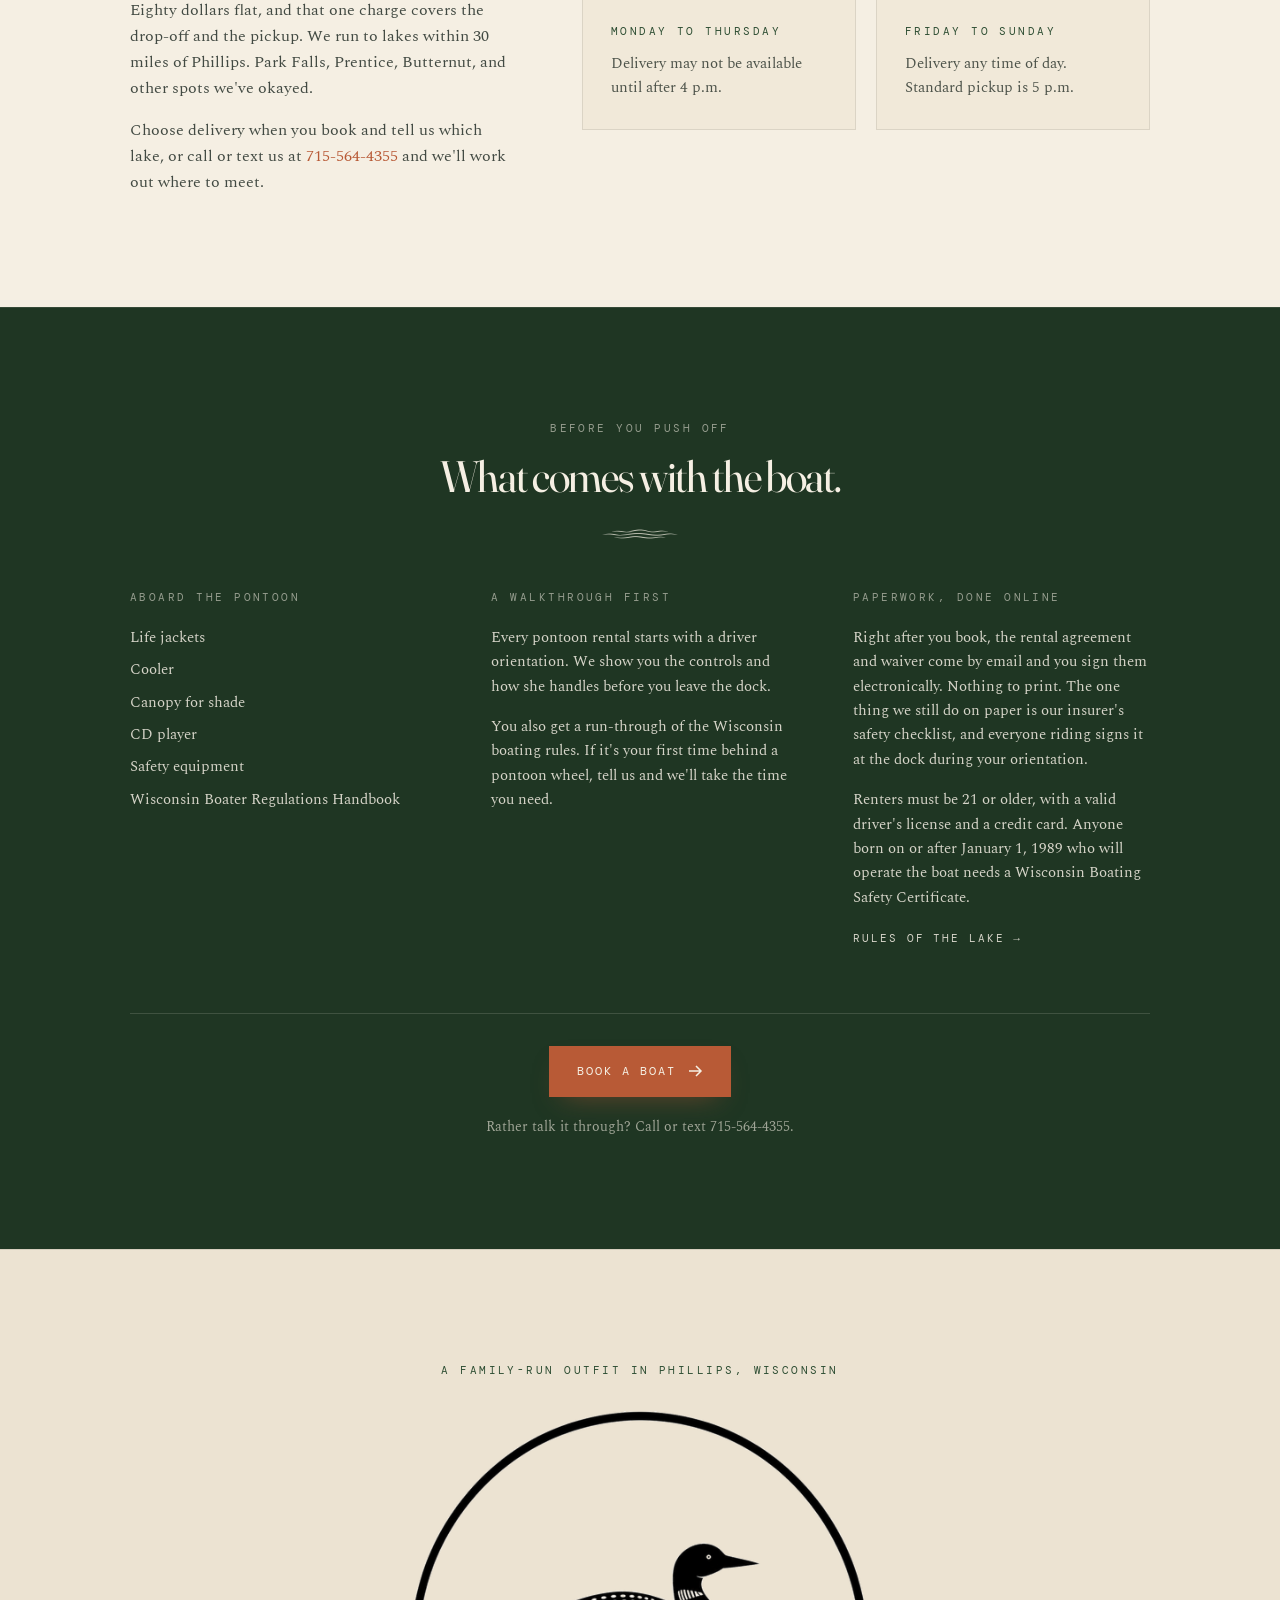
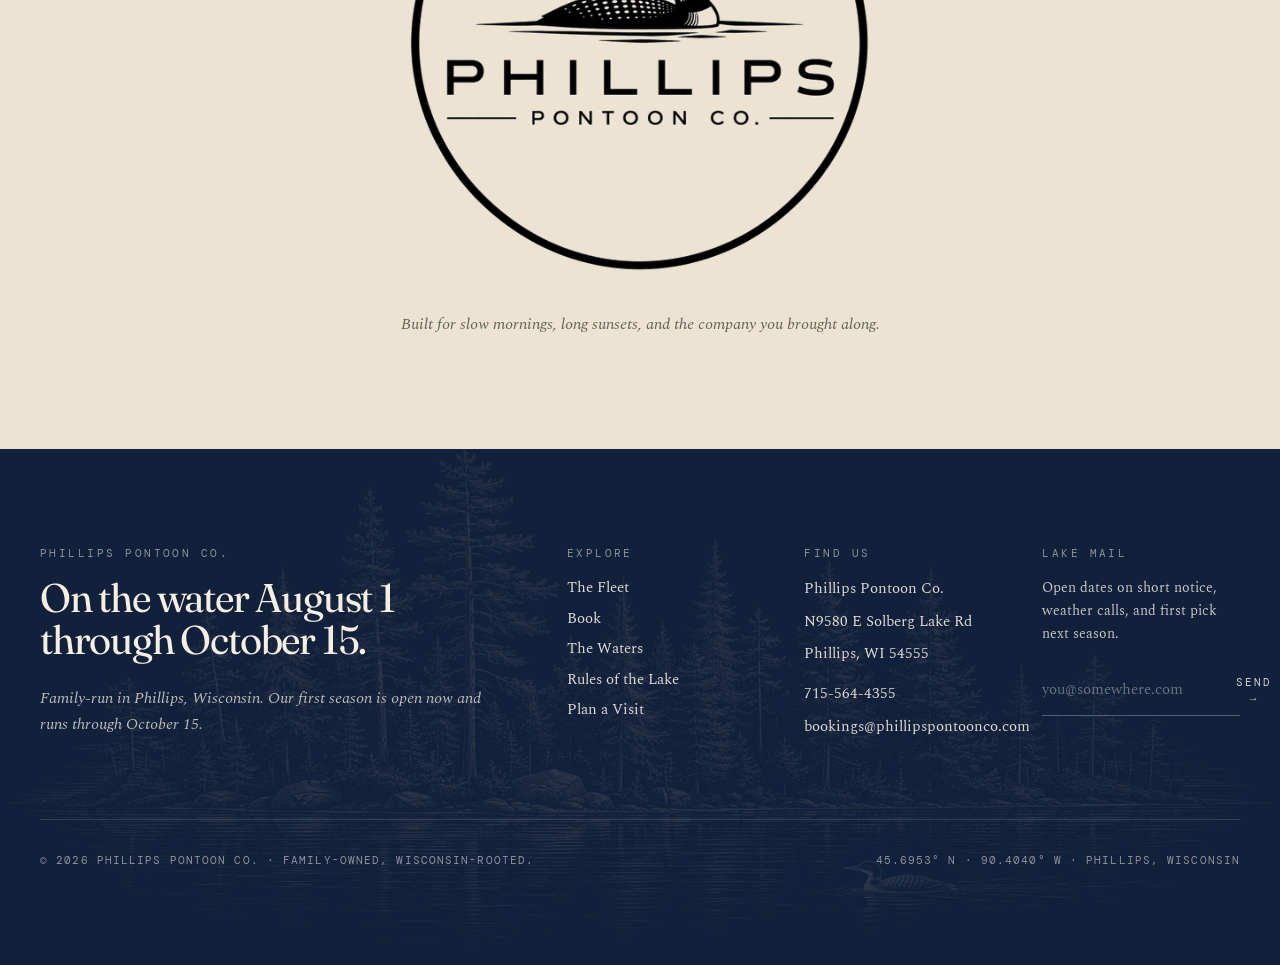
==== commit b83797e0: "Say that fishing poles and bait are not included Taylor's request. Placed at the three points where " ====
--- a/index.html
+++ b/index.html
@@ -417,7 +417,7 @@
         </div>
         <h3 class="font-display text-[28px] mt-2 text-navy" style="font-variation-settings:'opsz' 36,'SOFT' 60;">The Ranger</h3>
         <p class="font-body text-[15px] leading-relaxed mt-3 text-ink/75">
-          A 1998 Ranger 692 Fisherman, eighteen feet nine inches of deep V. Seats five to seven. Two ways to book it. You take the morning or you take the afternoon.
+          A 1998 Ranger 692 Fisherman, eighteen feet nine inches of deep V. Seats five to seven. Two ways to book it. You take the morning or you take the afternoon. Fishing poles and bait are not included.
         </p>
 
         <dl class="mt-7 border-t border-ink/15 font-body text-[15px]">
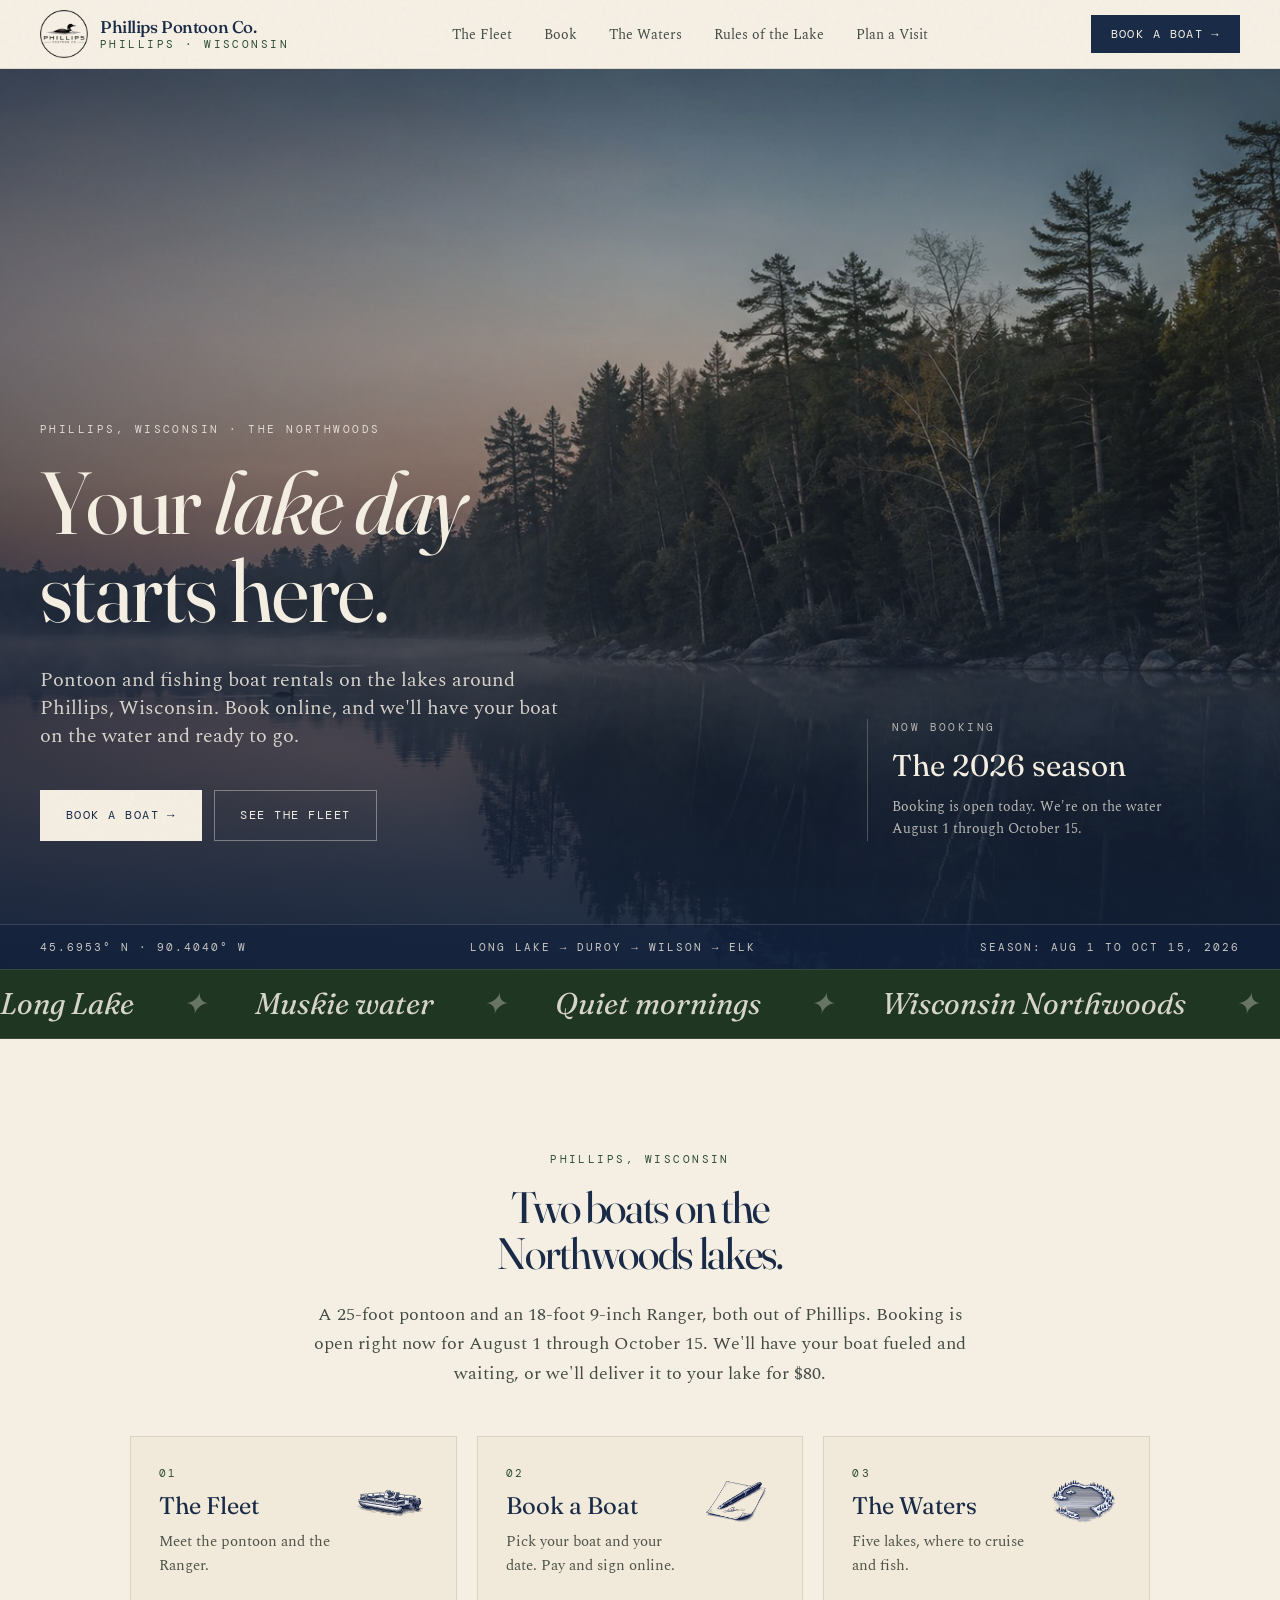
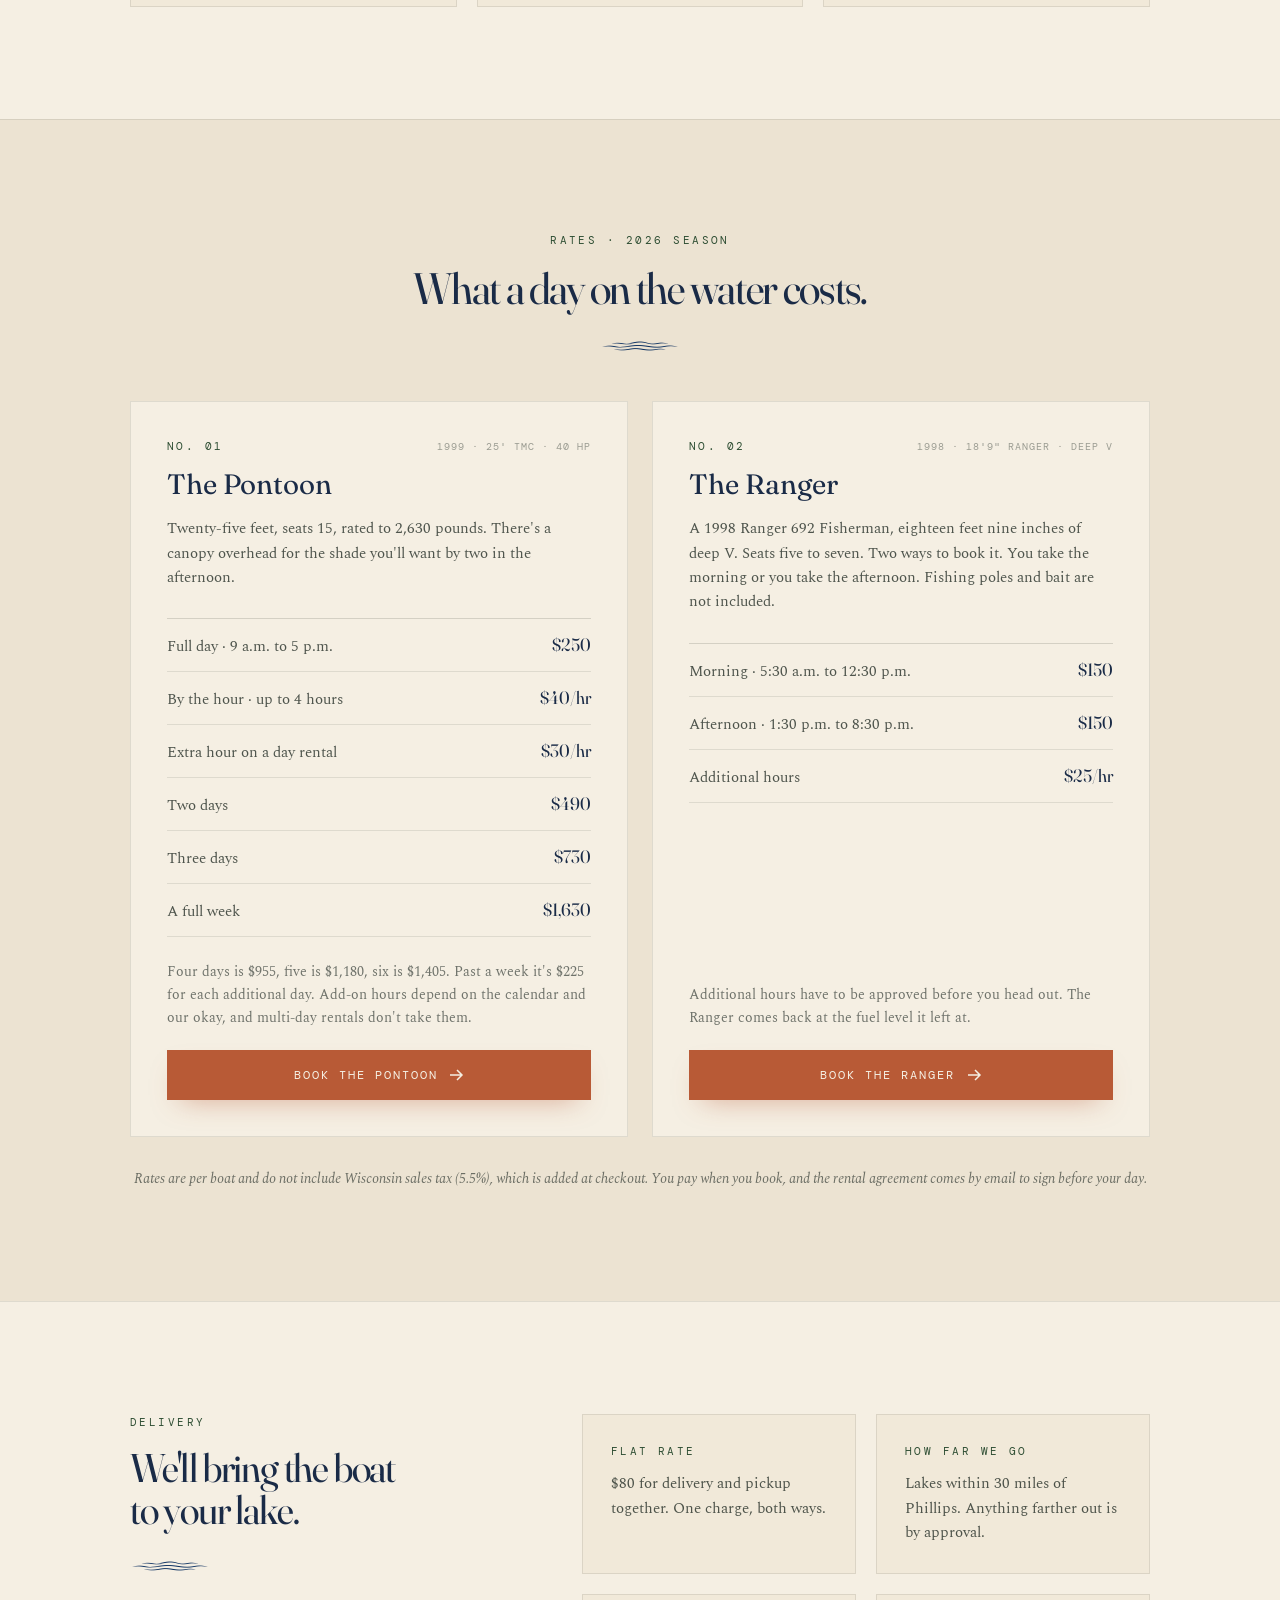
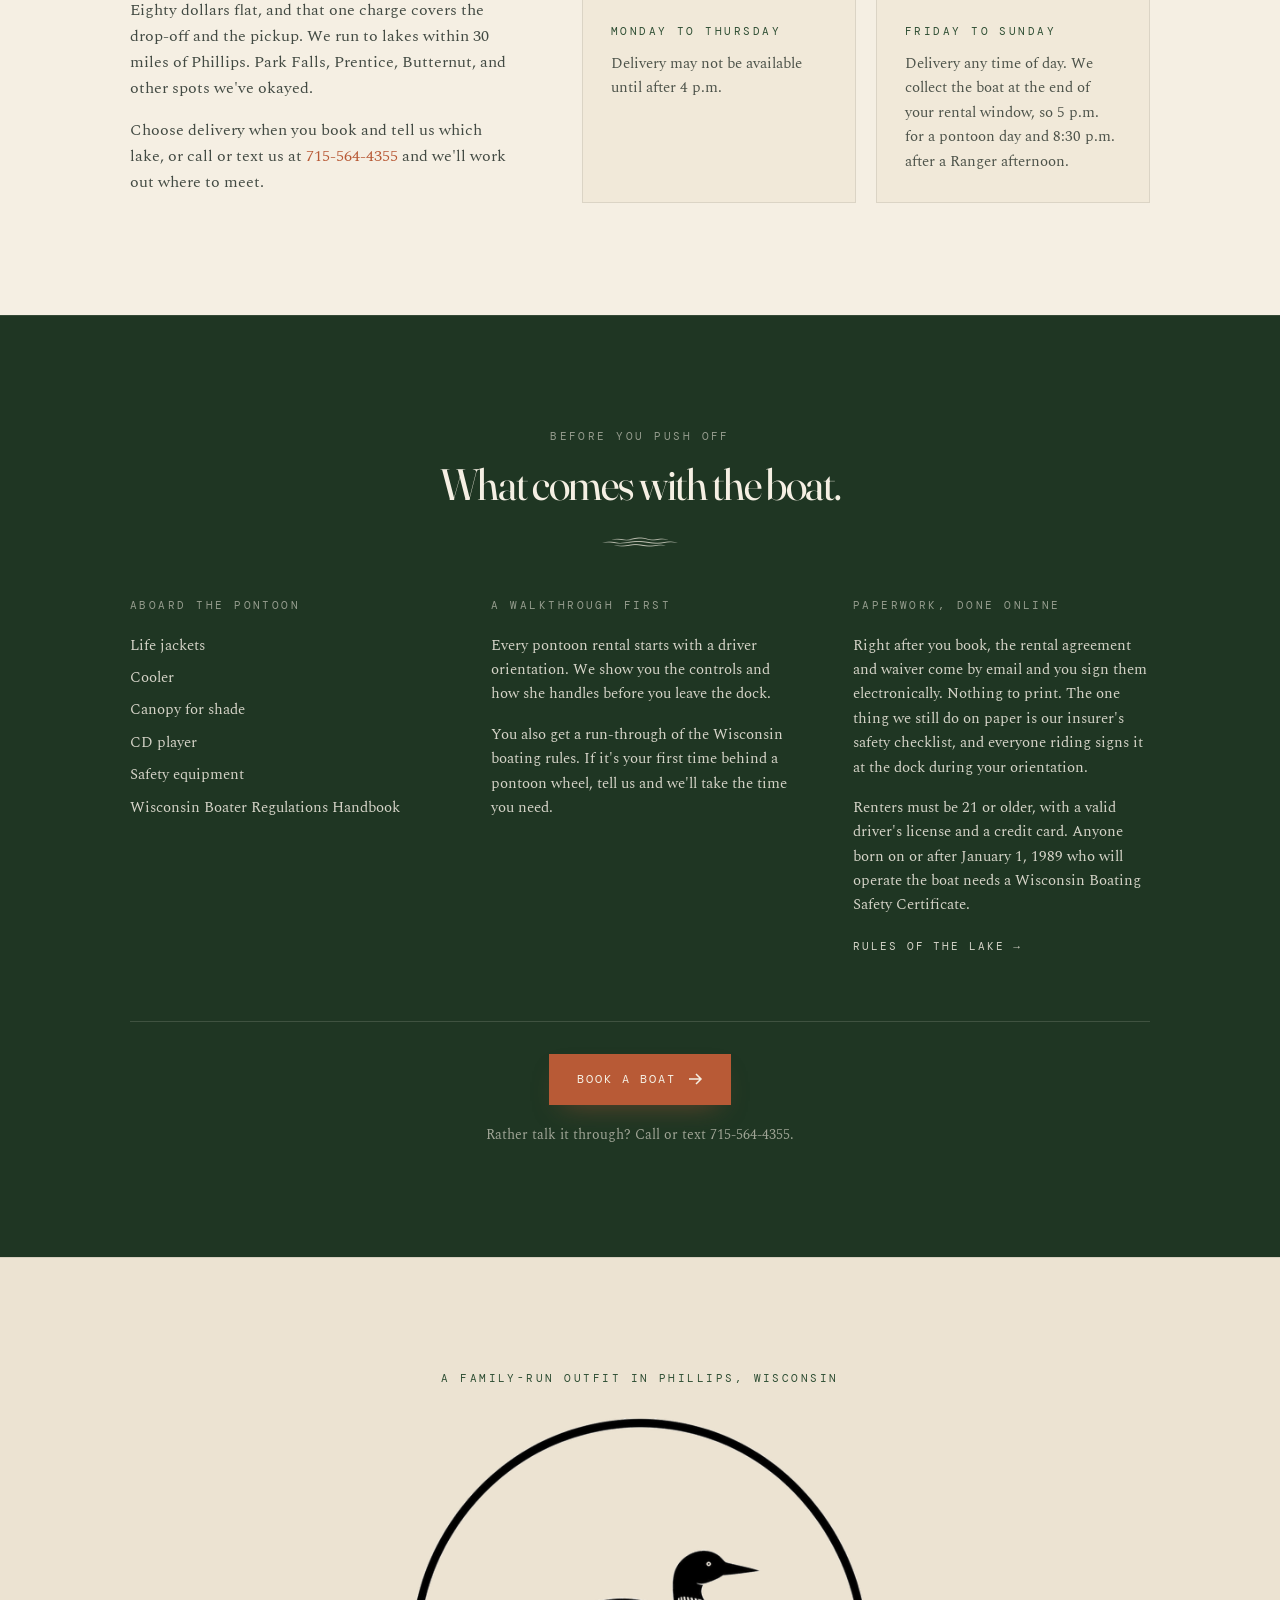
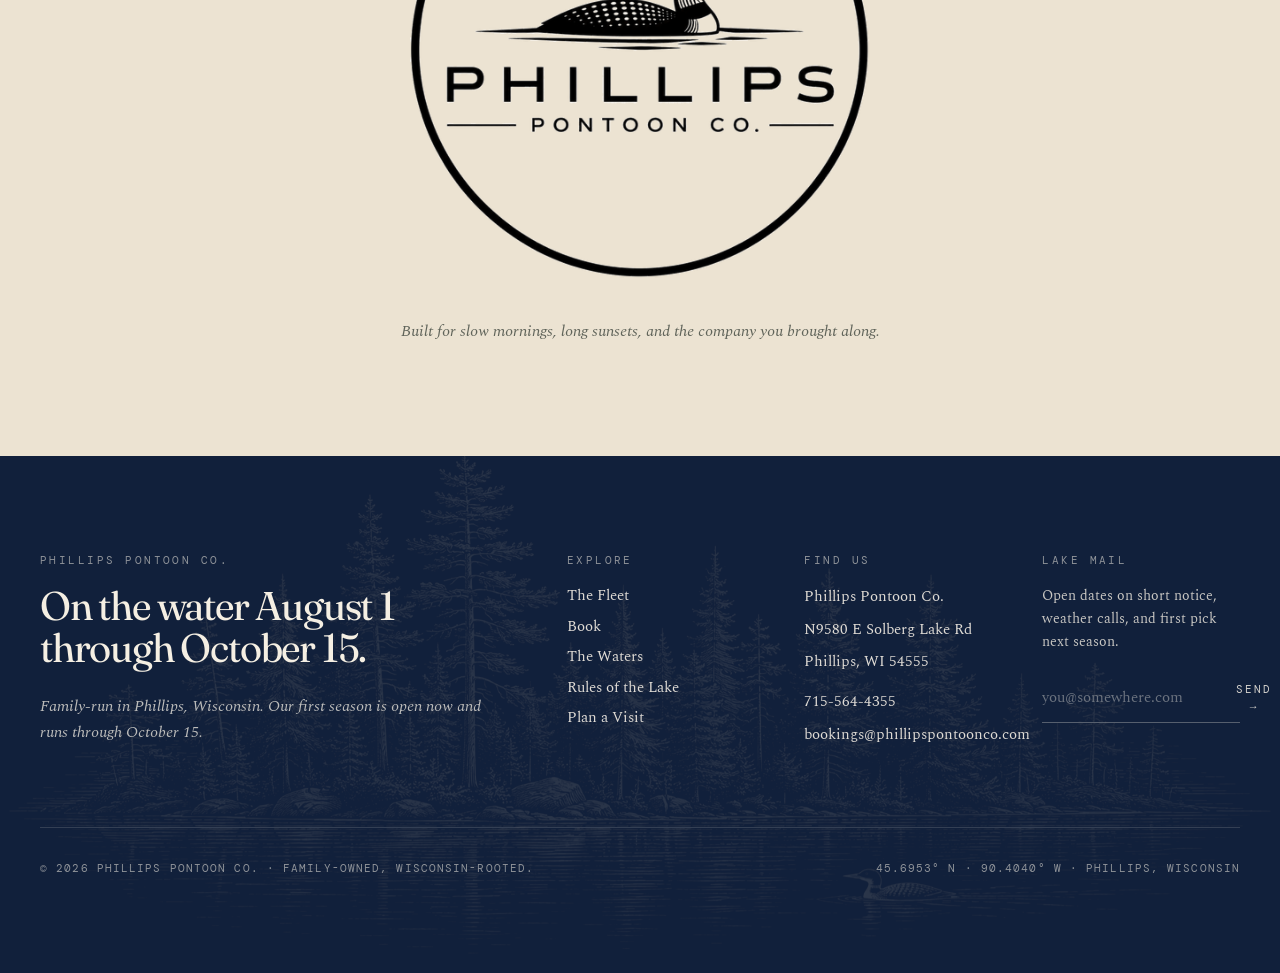
==== commit 70a292a9: "Collect delivered boats at the end of the rental window, not a flat 5 p.m. The site published "stand" ====
--- a/index.html
+++ b/index.html
@@ -187,7 +187,7 @@
     {
       "@type": "Offer",
       "name": "Boat delivery and pickup",
-      "description": "Flat $80 covering both delivery and pickup, to lakes within 30 miles of Phillips. Monday through Thursday delivery may not be available until after 4:00 p.m. Friday through Sunday it is available any time of day. Standard pickup time is 5:00 p.m.",
+      "description": "Flat $80 covering both delivery and pickup, to lakes within 30 miles of Phillips. Monday through Thursday delivery may not be available until after 4:00 p.m. Friday through Sunday it is available any time of day. We collect the boat at the end of your rental window: 5:00 p.m. after a pontoon day, 12:30 p.m. after a Ranger morning, 8:30 p.m. after a Ranger afternoon.",
       "price": "80.00",
       "priceCurrency": "USD",
       "availabilityStarts": "2026-08-01",
@@ -481,7 +481,7 @@
         </div>
         <div class="bg-paper-warm/55 border border-ink/10 p-7">
           <p class="eyebrow text-pine">Friday to Sunday</p>
-          <p class="font-body text-[15px] text-ink/75 mt-3 leading-relaxed">Delivery any time of day. Standard pickup is 5 p.m.</p>
+          <p class="font-body text-[15px] text-ink/75 mt-3 leading-relaxed">Delivery any time of day. We collect the boat at the end of your rental window, so 5 p.m. for a pontoon day and 8:30 p.m. after a Ranger afternoon.</p>
         </div>
       </div>
 
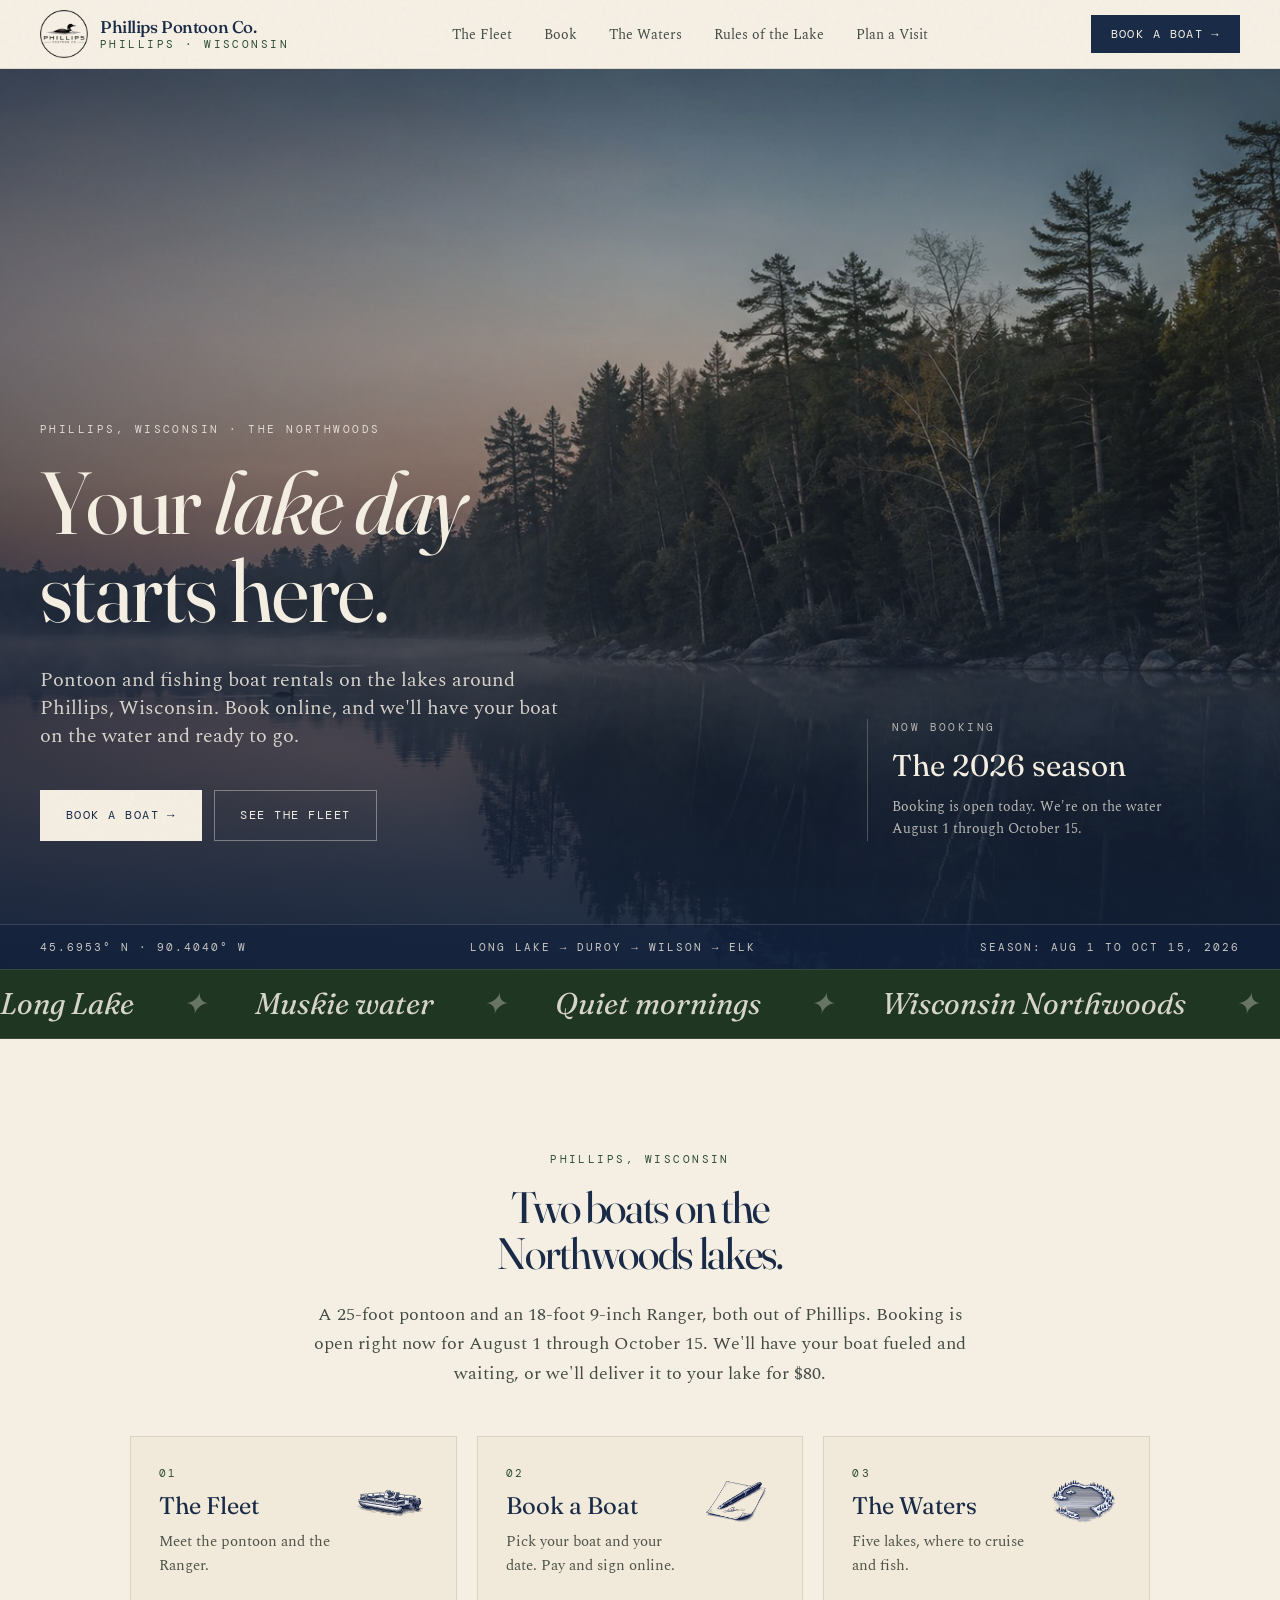
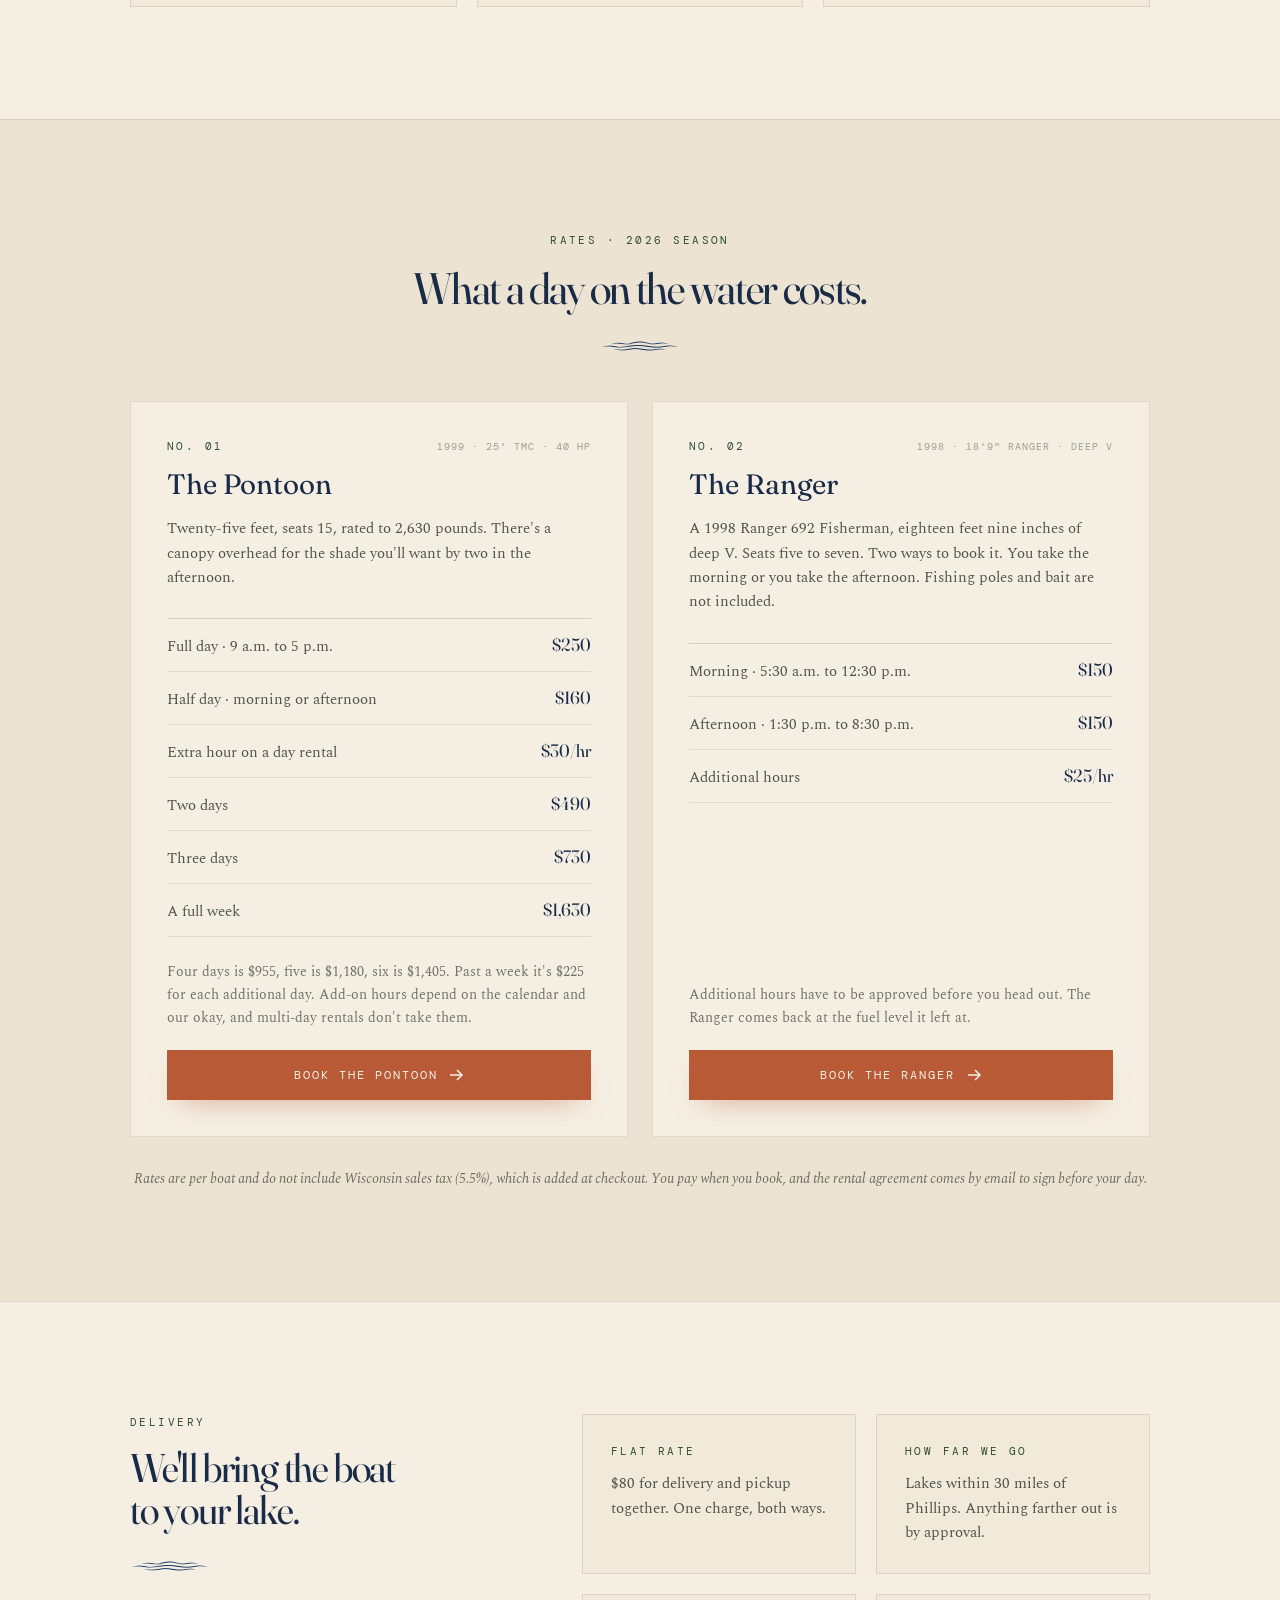
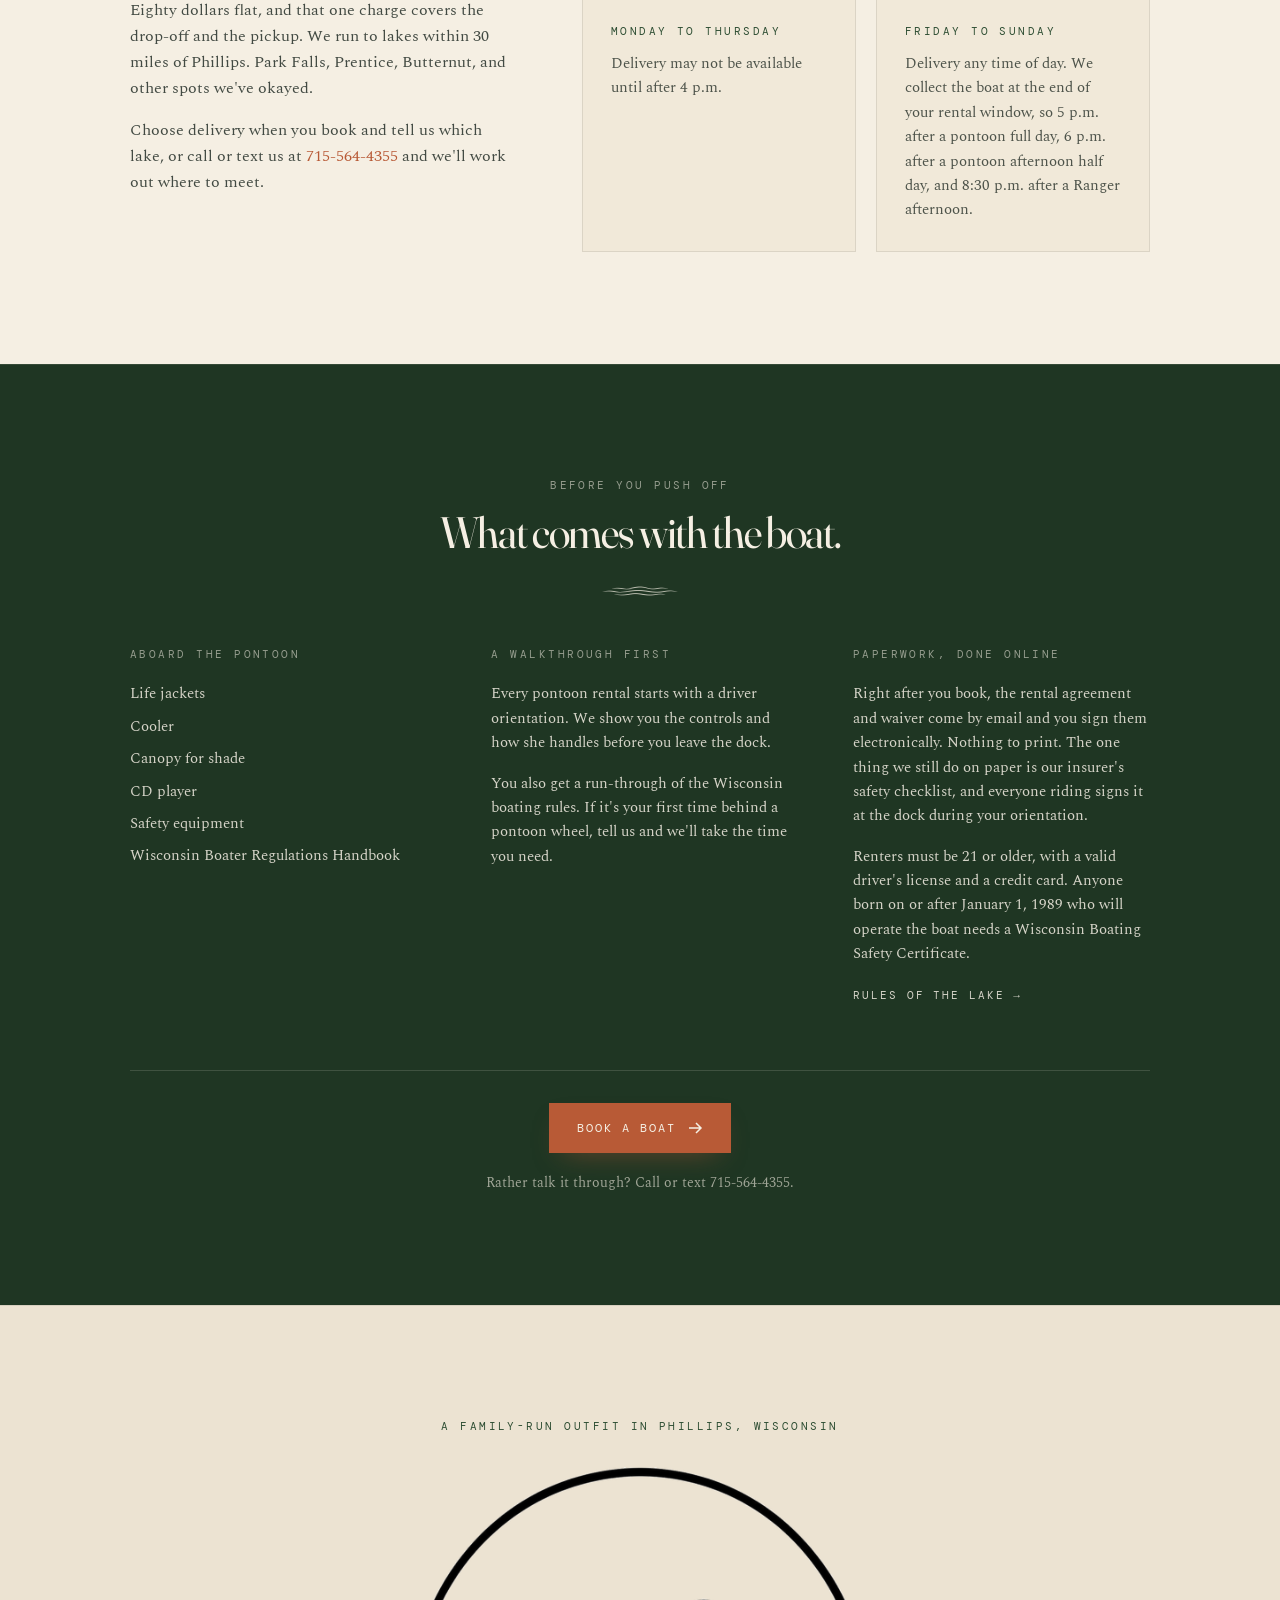
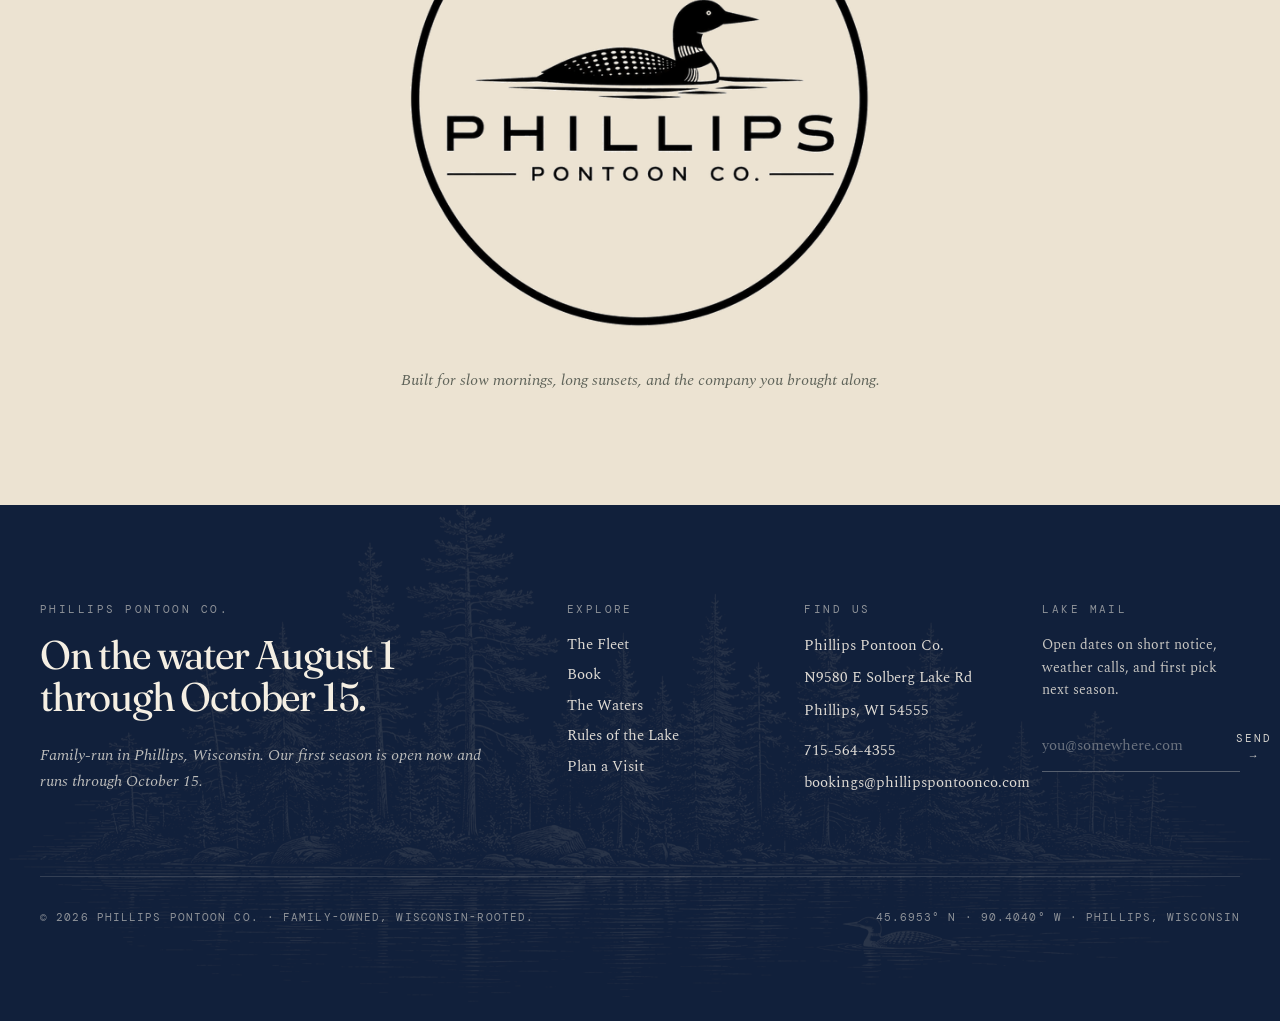
==== commit 0dcf2edc: "Pontoon: retire $40/hour, add required 4-hour Half Day blocks ($160) Taylor's official policy: no mo" ====
--- a/index.html
+++ b/index.html
@@ -36,7 +36,7 @@
   "email": "bookings@phillipspontoonco.com",
   "image": "https://phillipspontoonco.com/assets/img/hero.jpg",
   "logo": "https://phillipspontoonco.com/assets/img/logo.png",
-  "priceRange": "$40-$250",
+  "priceRange": "$150-$250",
   "currenciesAccepted": "USD",
   "paymentAccepted": "Credit Card",
   "address": {
@@ -106,7 +106,7 @@
     {
       "@type": "Offer",
       "name": "Pontoon rental, full day",
-      "description": "Full day runs 9:00 a.m. to 5:00 p.m. Extra hours added onto a single-day rental are $30 per hour, subject to availability and owner approval. Multi-day rates: 2 days $490, 3 days $730, 4 days $955, 5 days $1,180, 6 days $1,405, 7 days $1,630, then $225 per additional day. Multi-day rentals go by the day. Hourly rates and add-on hours do not apply to them.",
+      "description": "Full day runs 9:00 a.m. to 5:00 p.m. Extra hours added onto a single-day rental are $30 per hour, subject to availability and owner approval. Multi-day rates: 2 days $490, 3 days $730, 4 days $955, 5 days $1,180, 6 days $1,405, 7 days $1,630, then $225 per additional day. Multi-day rentals go by the day. Half-day rates and add-on hours do not apply to them.",
       "price": "250.00",
       "priceCurrency": "USD",
       "availabilityStarts": "2026-08-01",
@@ -123,20 +123,10 @@
     },
     {
       "@type": "Offer",
-      "name": "Pontoon rental, by the hour",
-      "description": "Hourly rental of the 25 ft TMC pontoon, four hours maximum.",
+      "name": "Pontoon rental, half day",
+      "description": "Half-day rental of the 25 ft TMC pontoon. Four hours, either 9:00 a.m. to 1:00 p.m. or 2:00 p.m. to 6:00 p.m.",
+      "price": "160.00",
       "priceCurrency": "USD",
-      "priceSpecification": {
-        "@type": "UnitPriceSpecification",
-        "price": "40.00",
-        "priceCurrency": "USD",
-        "unitCode": "HUR",
-        "referenceQuantity": {
-          "@type": "QuantitativeValue",
-          "value": 1,
-          "unitCode": "HUR"
-        }
-      },
       "availabilityStarts": "2026-08-01",
       "availabilityEnds": "2026-10-15",
       "url": "https://fareharbor.com/embeds/book/phillipspontoonco/items/747377/?full-items=yes&flow=1675621",
@@ -187,7 +177,7 @@
     {
       "@type": "Offer",
       "name": "Boat delivery and pickup",
-      "description": "Flat $80 covering both delivery and pickup, to lakes within 30 miles of Phillips. Monday through Thursday delivery may not be available until after 4:00 p.m. Friday through Sunday it is available any time of day. We collect the boat at the end of your rental window: 5:00 p.m. after a pontoon day, 12:30 p.m. after a Ranger morning, 8:30 p.m. after a Ranger afternoon.",
+      "description": "Flat $80 covering both delivery and pickup, to lakes within 30 miles of Phillips. Monday through Thursday delivery may not be available until after 4:00 p.m. Friday through Sunday it is available any time of day. We collect the boat at the end of your rental window: 5:00 p.m. after a pontoon full day, 1:00 p.m. after a pontoon morning half day, 6:00 p.m. after a pontoon afternoon half day, 12:30 p.m. after a Ranger morning, 8:30 p.m. after a Ranger afternoon.",
       "price": "80.00",
       "priceCurrency": "USD",
       "availabilityStarts": "2026-08-01",
@@ -380,8 +370,8 @@
             <dd class="font-display text-lg text-navy whitespace-nowrap">$250</dd>
           </div>
           <div class="flex items-baseline justify-between gap-4 py-3 border-b border-ink/10">
-            <dt class="text-ink/75">By the hour · up to 4 hours</dt>
-            <dd class="font-display text-lg text-navy whitespace-nowrap">$40/hr</dd>
+            <dt class="text-ink/75">Half day · morning or afternoon</dt>
+            <dd class="font-display text-lg text-navy whitespace-nowrap">$160</dd>
           </div>
           <div class="flex items-baseline justify-between gap-4 py-3 border-b border-ink/10">
             <dt class="text-ink/75">Extra hour on a day rental</dt>
@@ -481,7 +471,7 @@
         </div>
         <div class="bg-paper-warm/55 border border-ink/10 p-7">
           <p class="eyebrow text-pine">Friday to Sunday</p>
-          <p class="font-body text-[15px] text-ink/75 mt-3 leading-relaxed">Delivery any time of day. We collect the boat at the end of your rental window, so 5 p.m. for a pontoon day and 8:30 p.m. after a Ranger afternoon.</p>
+          <p class="font-body text-[15px] text-ink/75 mt-3 leading-relaxed">Delivery any time of day. We collect the boat at the end of your rental window, so 5 p.m. after a pontoon full day, 6 p.m. after a pontoon afternoon half day, and 8:30 p.m. after a Ranger afternoon.</p>
         </div>
       </div>
 
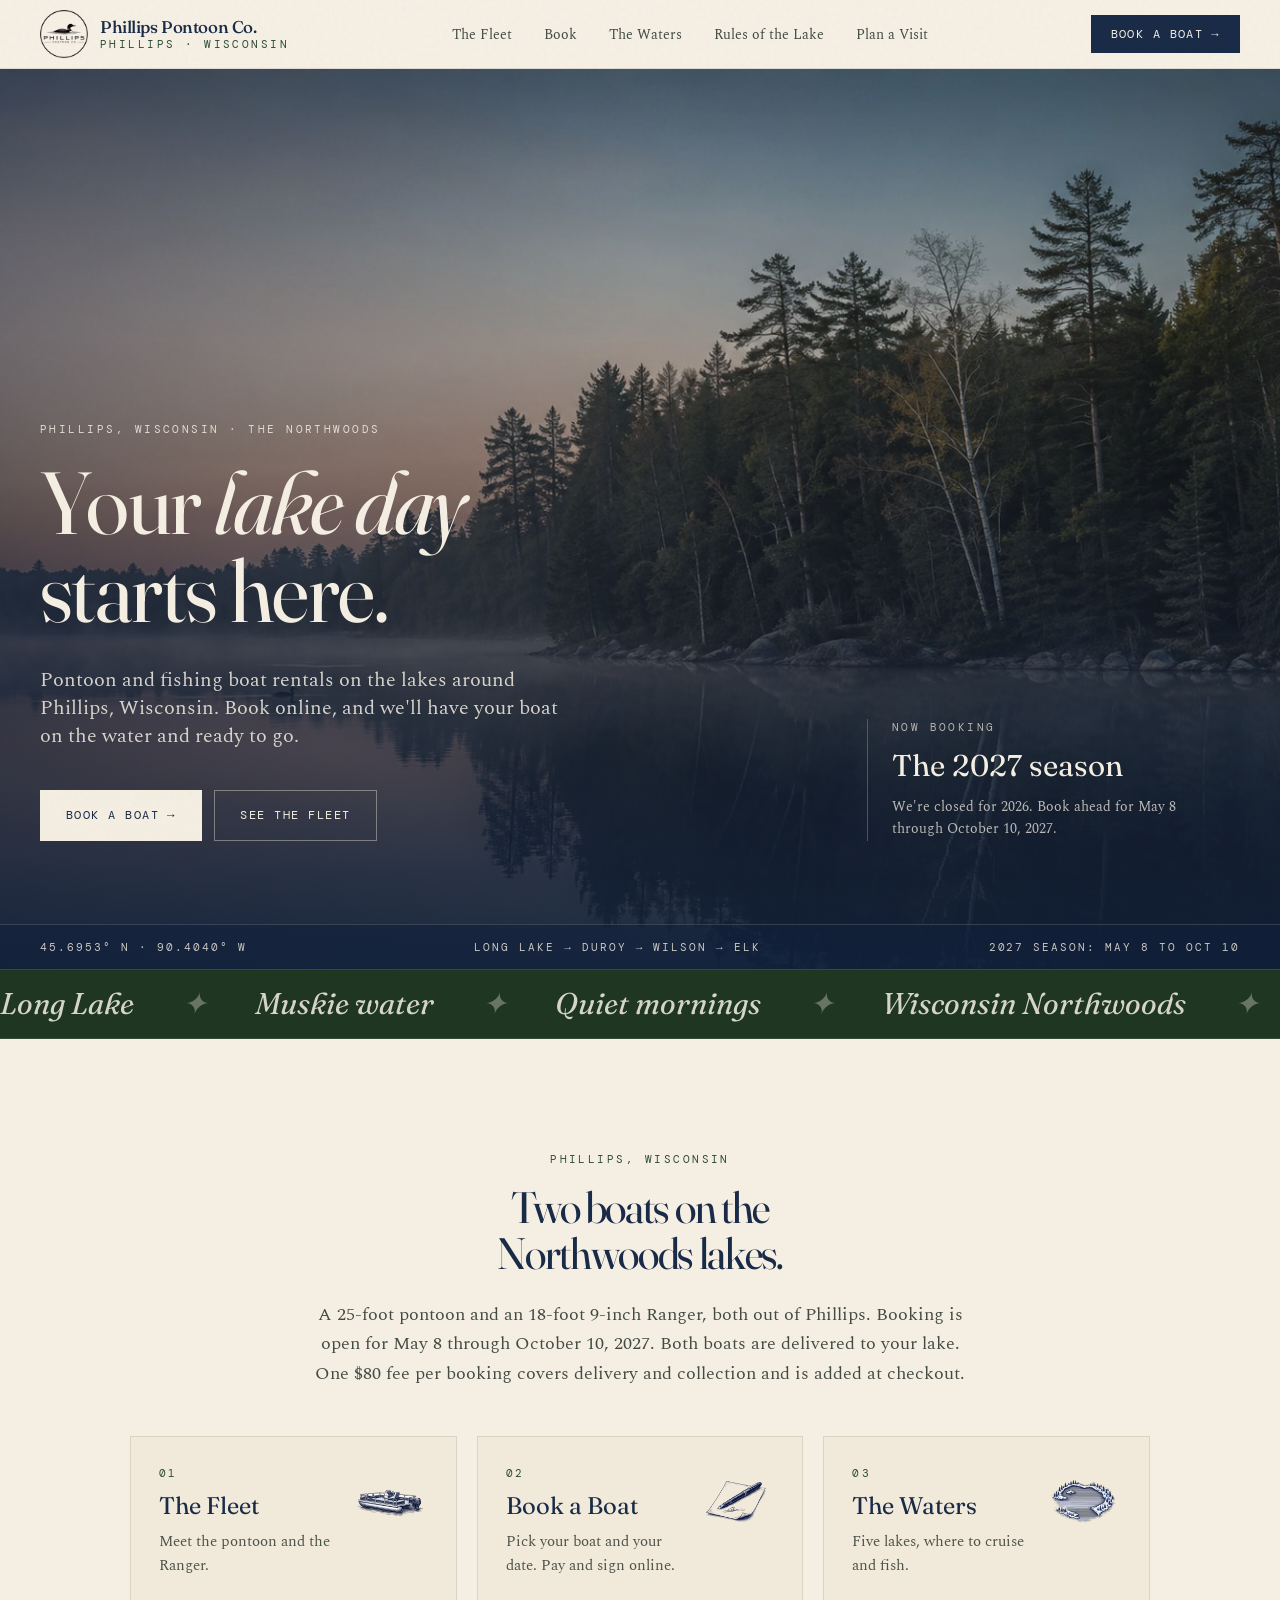
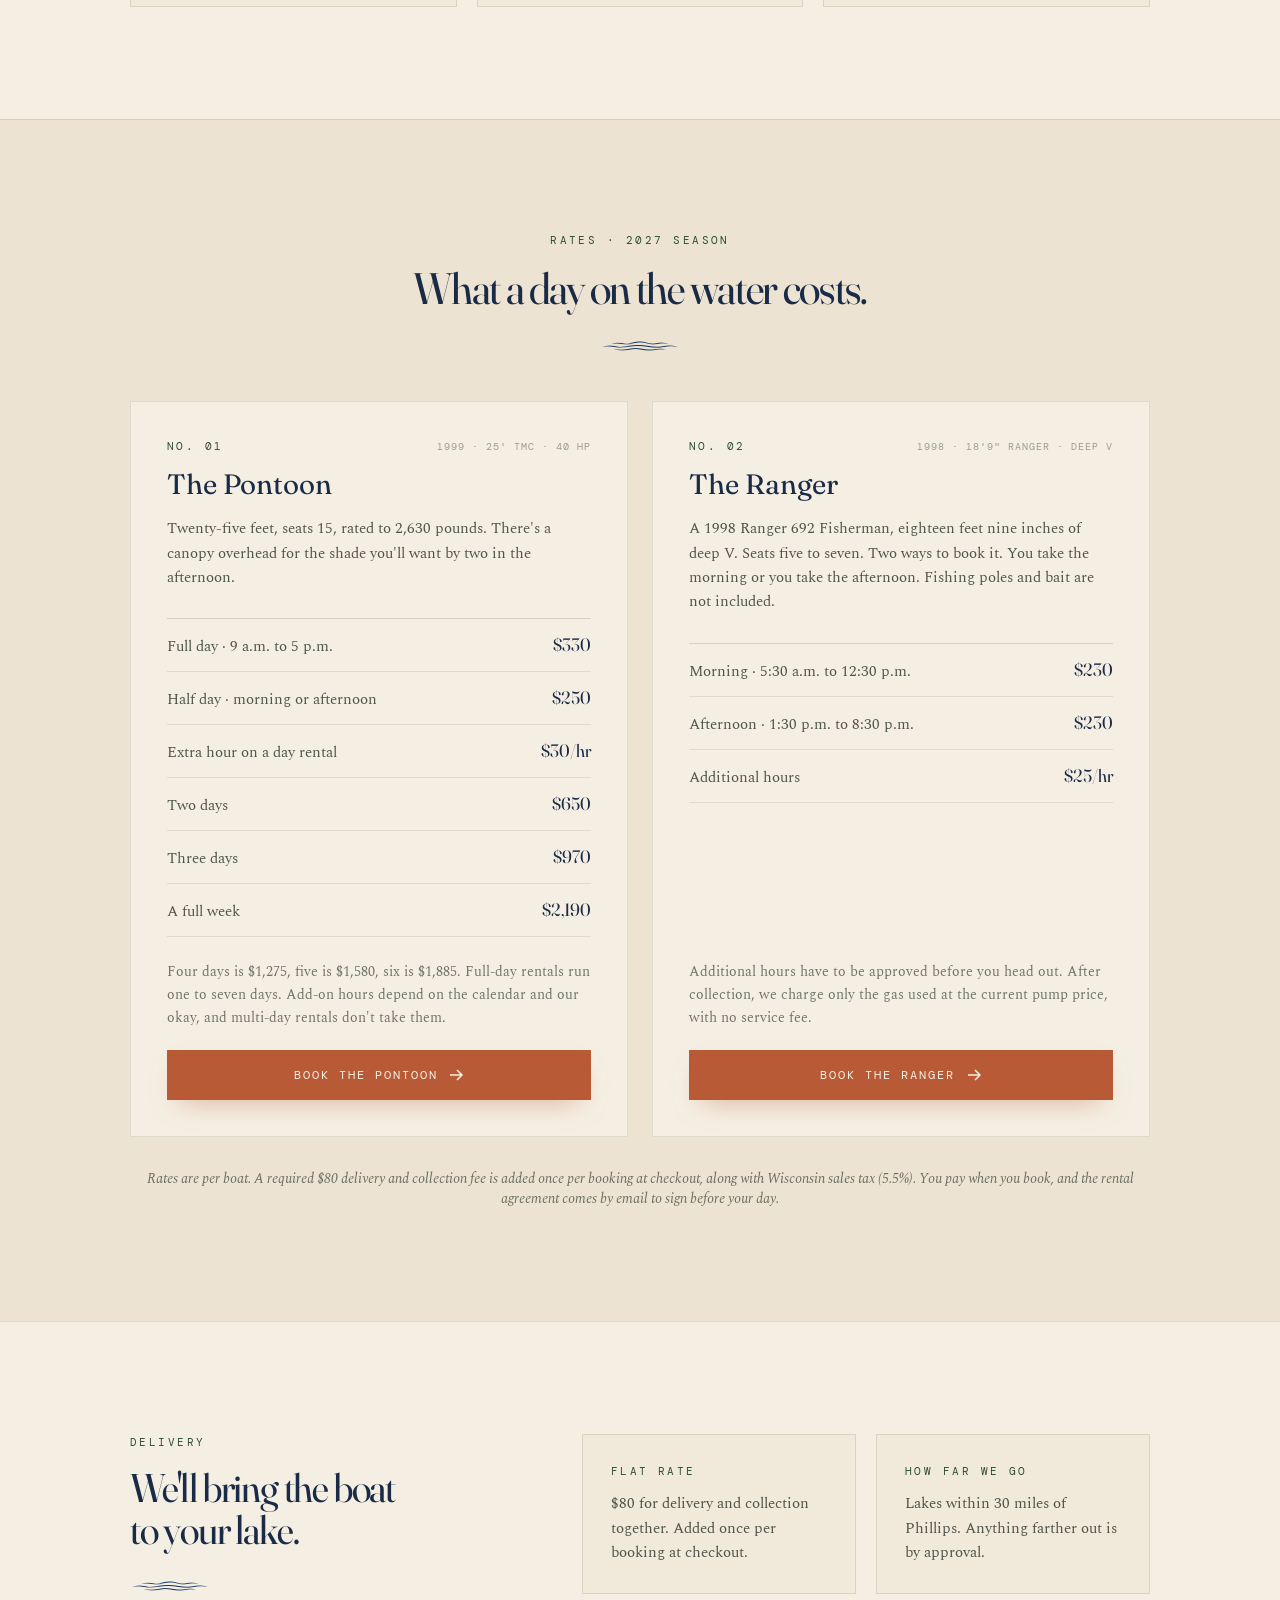
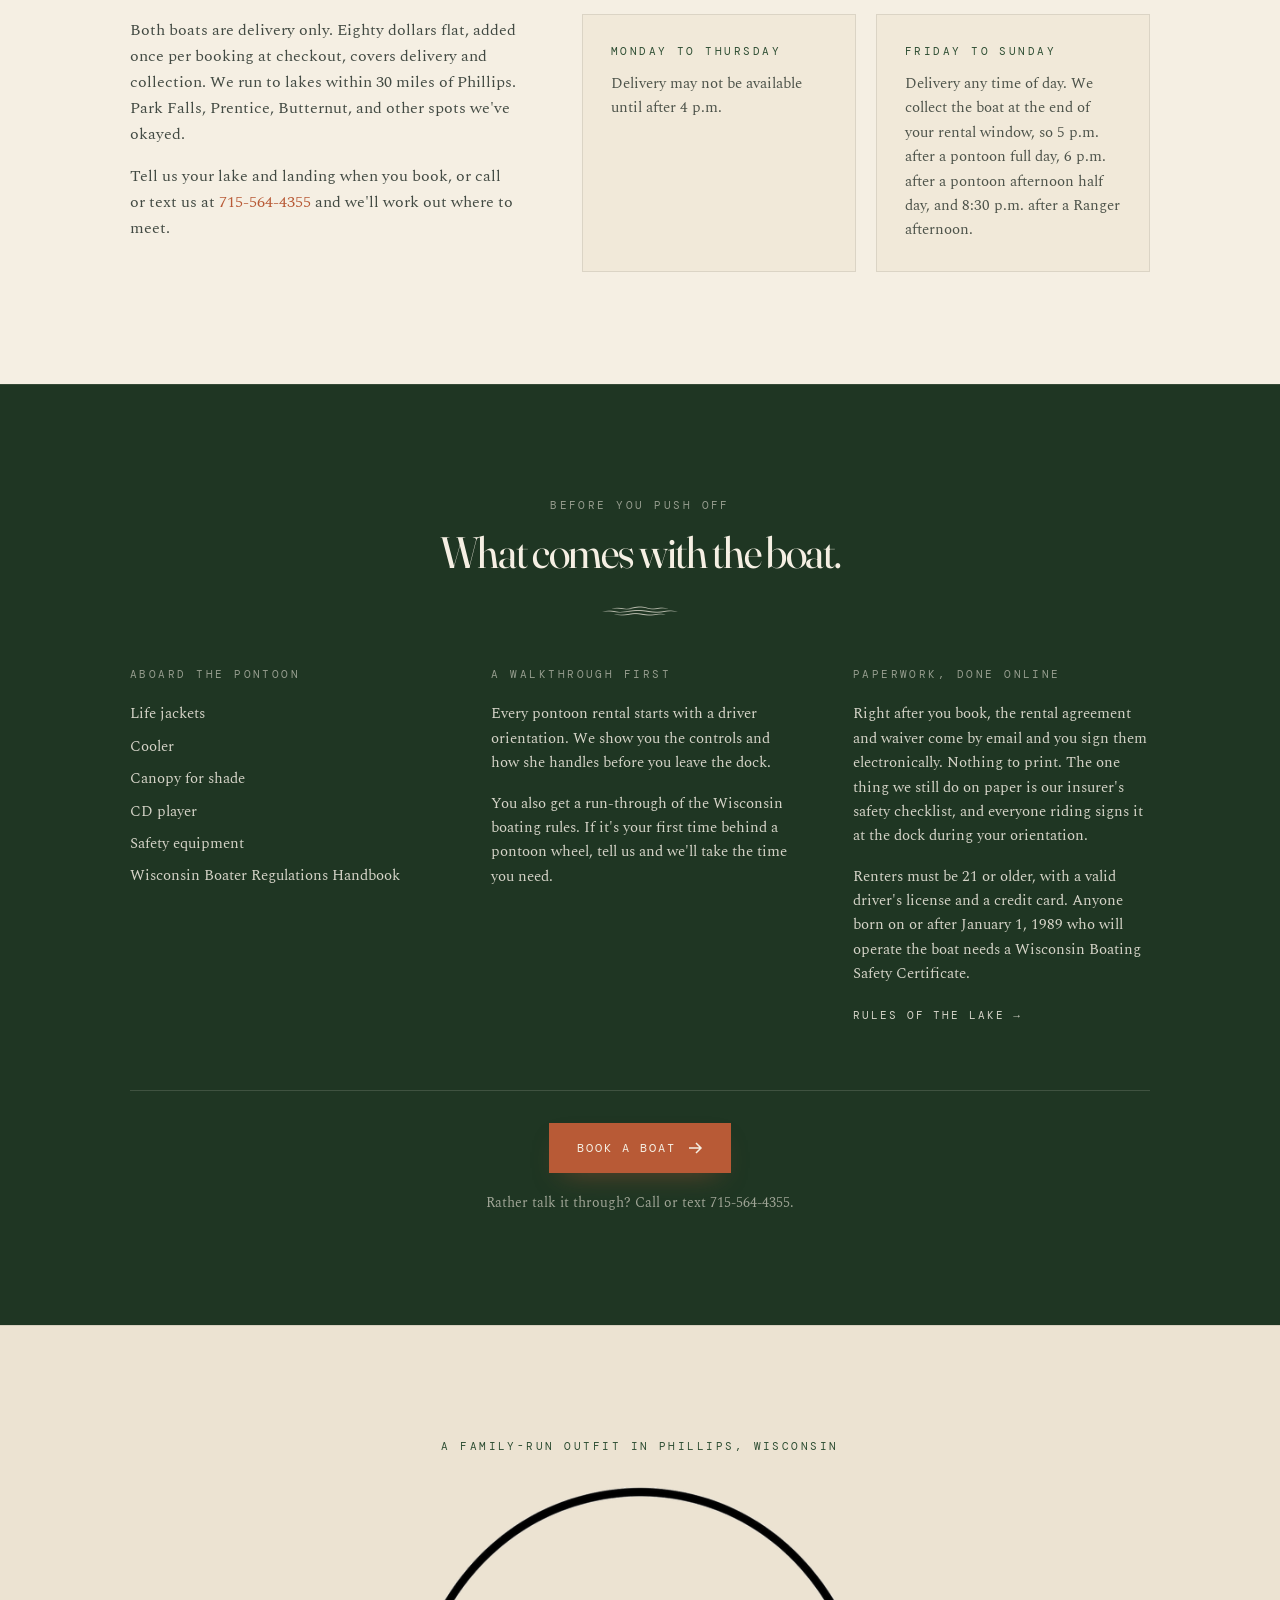
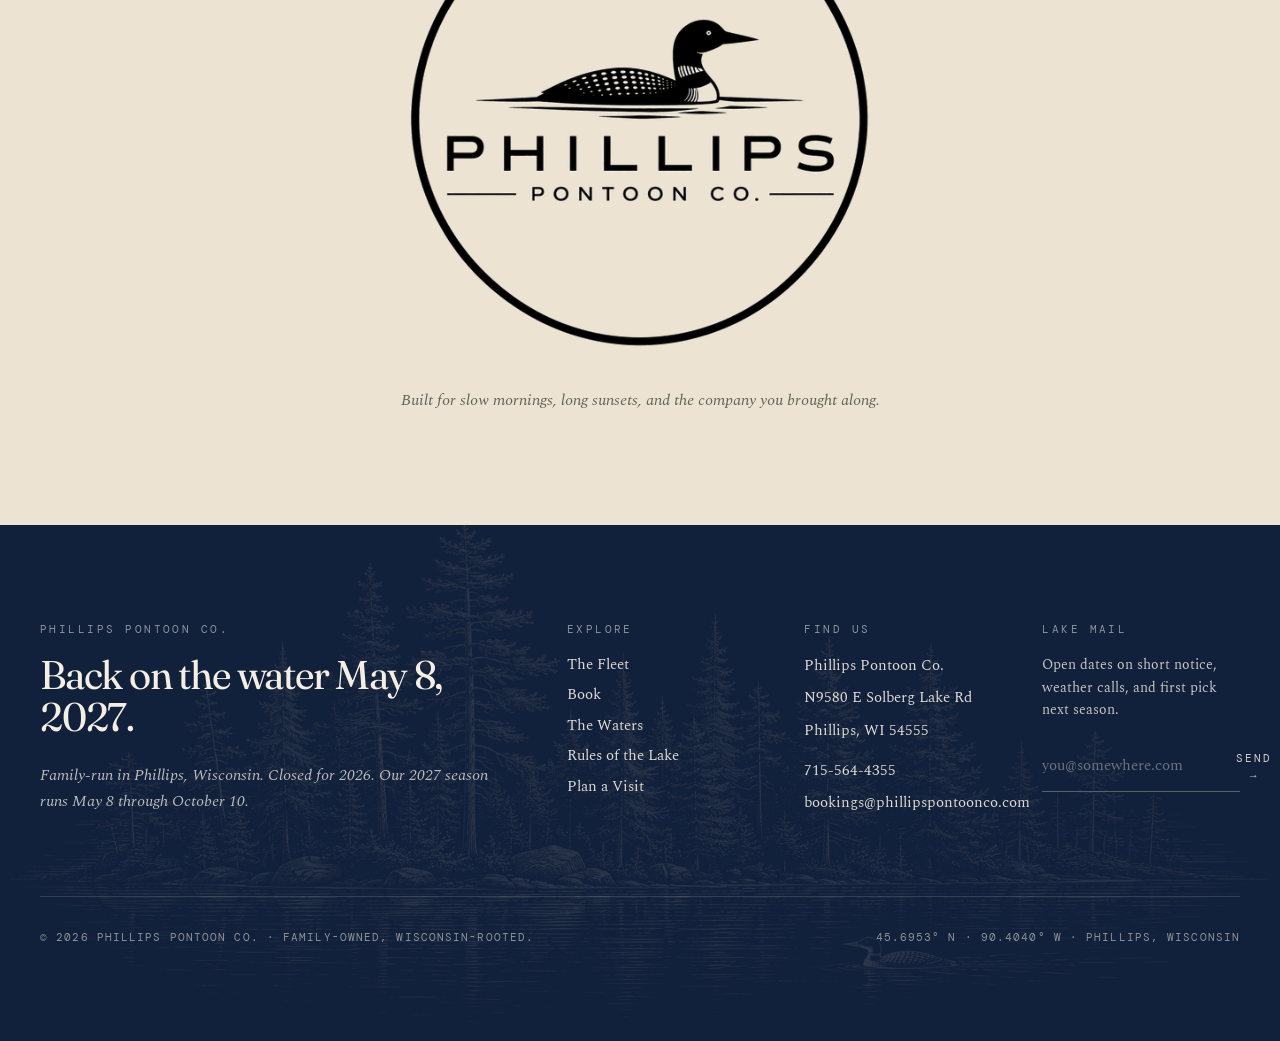
==== commit 407c3145: "Update 2027 rates and make boat rentals delivery only" ====
--- a/index.html
+++ b/index.html
@@ -4,7 +4,7 @@
 <meta charset="UTF-8" />
 <meta name="viewport" content="width=device-width, initial-scale=1.0" />
 <title>Pontoon Rentals in Phillips, WI | Phillips Pontoon Co.</title>
-<meta name="description" content="Family-run pontoon and fishing boat rentals on the lakes around Phillips, Wisconsin. Booking now for August 1 through October 15. We deliver for $80 flat." />
+<meta name="description" content="Family-run boat rentals around Phillips, Wisconsin. Closed for 2026. Book May 8 through October 10, 2027. Delivery only, with an $80 fee per booking." />
 <meta name="theme-color" content="#1A2B47" />
 <link rel="icon" type="image/png" href="/assets/img/favicon.png?v=02477ecf2f" />
 <link rel="apple-touch-icon" href="/assets/img/favicon.png?v=02477ecf2f" />
@@ -16,12 +16,12 @@
 <meta property="og:locale" content="en_US" />
 <meta property="og:url" content="https://phillipspontoonco.com/" />
 <meta property="og:title" content="Boat Rentals around Phillips, Wisconsin" />
-<meta property="og:description" content="A 25-foot pontoon that seats 15, and a Ranger 692 for fishing. Phillips, Wisconsin. Our first day on the water is August 1." />
+<meta property="og:description" content="A 25-foot pontoon that seats 15, and a Ranger 692 for fishing. Closed for 2026. Book May 8 through October 10, 2027, in Phillips, Wisconsin." />
 <meta property="og:image" content="https://phillipspontoonco.com/assets/img/hero.jpg" />
 <meta property="og:image:alt" content="A pontoon boat on a Northwoods lake near Phillips, Wisconsin" />
 <meta name="twitter:card" content="summary_large_image" />
 <meta name="twitter:title" content="Boat Rentals around Phillips, Wisconsin" />
-<meta name="twitter:description" content="A 25-foot pontoon that seats 15, and a Ranger 692 for fishing. Phillips, Wisconsin. Our first day on the water is August 1." />
+<meta name="twitter:description" content="A 25-foot pontoon that seats 15, and a Ranger 692 for fishing. Closed for 2026. Book May 8 through October 10, 2027, in Phillips, Wisconsin." />
 <meta name="twitter:image" content="https://phillipspontoonco.com/assets/img/hero.jpg" />
 <script type="application/ld+json">
 {
@@ -30,13 +30,13 @@
   "@id": "https://phillipspontoonco.com/#business",
   "name": "Phillips Pontoon Co.",
   "legalName": "Phillips Pontoon Co., LLC",
-  "description": "Family-run pontoon and fishing boat rentals in Phillips, Wisconsin, in Price County. The 2026 season runs August 1 through October 15. Delivery and pickup to lakes within 30 miles of Phillips is $80 flat.",
+  "description": "Family-run pontoon and fishing boat rentals in Phillips, Wisconsin, in Price County. Closed for 2026. The 2027 season runs May 8 through October 10. Both boats are delivery only. A required $80 delivery and collection fee is added once per booking at checkout for lakes within 30 miles of Phillips.",
   "url": "https://phillipspontoonco.com/",
   "telephone": "+1-715-564-4355",
   "email": "bookings@phillipspontoonco.com",
   "image": "https://phillipspontoonco.com/assets/img/hero.jpg",
   "logo": "https://phillipspontoonco.com/assets/img/logo.png",
-  "priceRange": "$150-$250",
+  "priceRange": "$230-$330",
   "currenciesAccepted": "USD",
   "paymentAccepted": "Credit Card",
   "address": {
@@ -98,19 +98,19 @@
       ],
       "opens": "05:30",
       "closes": "20:30",
-      "validFrom": "2026-08-01",
-      "validThrough": "2026-10-15"
+      "validFrom": "2027-05-08",
+      "validThrough": "2027-10-10"
     }
   ],
   "makesOffer": [
     {
       "@type": "Offer",
       "name": "Pontoon rental, full day",
-      "description": "Full day runs 9:00 a.m. to 5:00 p.m. Extra hours added onto a single-day rental are $30 per hour, subject to availability and owner approval. Multi-day rates: 2 days $490, 3 days $730, 4 days $955, 5 days $1,180, 6 days $1,405, 7 days $1,630, then $225 per additional day. Multi-day rentals go by the day. Half-day rates and add-on hours do not apply to them.",
-      "price": "250.00",
+      "description": "Full day runs 9:00 a.m. to 5:00 p.m. Extra hours added onto a single-day rental are $30 per hour, subject to availability and owner approval. Multi-day rates: 2 days $650, 3 days $970, 4 days $1,275, 5 days $1,580, 6 days $1,885, 7 days $2,190. Full-day rentals run one to seven days. Multi-day rentals go by the day. Half-day rates and add-on hours do not apply to them. Both boats are delivery only. A required $80 delivery and collection fee is added once per booking at checkout.",
+      "price": "330.00",
       "priceCurrency": "USD",
-      "availabilityStarts": "2026-08-01",
-      "availabilityEnds": "2026-10-15",
+      "availabilityStarts": "2027-05-08",
+      "availabilityEnds": "2027-10-10",
       "url": "https://fareharbor.com/embeds/book/phillipspontoonco/items/747377/?full-items=yes&flow=1675621",
       "itemOffered": {
         "@type": "Service",
@@ -124,11 +124,11 @@
     {
       "@type": "Offer",
       "name": "Pontoon rental, half day",
-      "description": "Half-day rental of the 25 ft TMC pontoon. Four hours, either 9:00 a.m. to 1:00 p.m. or 2:00 p.m. to 6:00 p.m.",
-      "price": "160.00",
+      "description": "Half-day rental of the 25 ft TMC pontoon. Four hours, either 9:00 a.m. to 1:00 p.m. or 2:00 p.m. to 6:00 p.m. Delivery only. A required $80 delivery and collection fee is added once per booking at checkout.",
+      "price": "250.00",
       "priceCurrency": "USD",
-      "availabilityStarts": "2026-08-01",
-      "availabilityEnds": "2026-10-15",
+      "availabilityStarts": "2027-05-08",
+      "availabilityEnds": "2027-10-10",
       "url": "https://fareharbor.com/embeds/book/phillipspontoonco/items/747377/?full-items=yes&flow=1675621",
       "itemOffered": {
         "@type": "Service",
@@ -141,11 +141,11 @@
     {
       "@type": "Offer",
       "name": "Fishing boat rental, morning",
-      "description": "Morning trip runs 5:30 a.m. to 12:30 p.m. Additional hours are $25 per hour, approved in advance.",
-      "price": "150.00",
+      "description": "Morning trip runs 5:30 a.m. to 12:30 p.m. Additional hours are $25 per hour, approved in advance. Delivery only. A required $80 delivery and collection fee is added once per booking at checkout.",
+      "price": "230.00",
       "priceCurrency": "USD",
-      "availabilityStarts": "2026-08-01",
-      "availabilityEnds": "2026-10-15",
+      "availabilityStarts": "2027-05-08",
+      "availabilityEnds": "2027-10-10",
       "url": "https://fareharbor.com/embeds/book/phillipspontoonco/items/747430/?full-items=yes&flow=1675621",
       "itemOffered": {
         "@type": "Service",
@@ -159,11 +159,11 @@
     {
       "@type": "Offer",
       "name": "Fishing boat rental, afternoon",
-      "description": "Afternoon trip runs 1:30 p.m. to 8:30 p.m. Additional hours are $25 per hour, approved in advance.",
-      "price": "150.00",
+      "description": "Afternoon trip runs 1:30 p.m. to 8:30 p.m. Additional hours are $25 per hour, approved in advance. Delivery only. A required $80 delivery and collection fee is added once per booking at checkout.",
+      "price": "230.00",
       "priceCurrency": "USD",
-      "availabilityStarts": "2026-08-01",
-      "availabilityEnds": "2026-10-15",
+      "availabilityStarts": "2027-05-08",
+      "availabilityEnds": "2027-10-10",
       "url": "https://fareharbor.com/embeds/book/phillipspontoonco/items/747430/?full-items=yes&flow=1675621",
       "itemOffered": {
         "@type": "Service",
@@ -176,15 +176,15 @@
     },
     {
       "@type": "Offer",
-      "name": "Boat delivery and pickup",
-      "description": "Flat $80 covering both delivery and pickup, to lakes within 30 miles of Phillips. Monday through Thursday delivery may not be available until after 4:00 p.m. Friday through Sunday it is available any time of day. We collect the boat at the end of your rental window: 5:00 p.m. after a pontoon full day, 1:00 p.m. after a pontoon morning half day, 6:00 p.m. after a pontoon afternoon half day, 12:30 p.m. after a Ranger morning, 8:30 p.m. after a Ranger afternoon.",
+      "name": "Required boat delivery and collection",
+      "description": "Required for both boats. One flat $80 fee per booking at checkout covers delivery and collection to lakes within 30 miles of Phillips. Monday through Thursday delivery may not be available until after 4:00 p.m. Friday through Sunday it is available any time of day. We collect the boat at the end of your rental window: 5:00 p.m. after a pontoon full day, 1:00 p.m. after a pontoon morning half day, 6:00 p.m. after a pontoon afternoon half day, 12:30 p.m. after a Ranger morning, 8:30 p.m. after a Ranger afternoon.",
       "price": "80.00",
       "priceCurrency": "USD",
-      "availabilityStarts": "2026-08-01",
-      "availabilityEnds": "2026-10-15",
+      "availabilityStarts": "2027-05-08",
+      "availabilityEnds": "2027-10-10",
       "itemOffered": {
         "@type": "Service",
-        "name": "Boat delivery and pickup within 30 miles of Phillips",
+        "name": "Required boat delivery and collection within 30 miles of Phillips",
         "provider": {
           "@id": "https://phillipspontoonco.com/#business"
         }
@@ -268,12 +268,12 @@
       <div class="lg:col-span-4 rise d-5">
         <div class="border-l border-paper/25 pl-6 max-w-xs">
           <p class="eyebrow text-paper/70">Now booking</p>
-          <p class="font-display text-paper text-3xl mt-3" style="font-variation-settings:'opsz' 36,'SOFT' 60;">The 2026 season</p>
+          <p class="font-display text-paper text-3xl mt-3" style="font-variation-settings:'opsz' 36,'SOFT' 60;">The 2027 season</p>
           <p class="font-body text-sm text-paper/75 mt-3 leading-relaxed">
-            Booking is open today. We're on the water August 1 through October 15.
+            We're closed for 2026. Book ahead for May 8 through October 10, 2027.
           </p>
           <div id="hero-wx" class="mt-6 pt-5 border-t border-paper/20 hidden" data-lat="45.6953" data-lon="-90.4040">
-            <p class="eyebrow text-paper/55">On the water now · Phillips</p>
+            <p class="eyebrow text-paper/55">Phillips weather</p>
             <div class="mt-2.5 flex items-end gap-3">
               <span id="wx-temp" class="font-display text-paper text-4xl leading-none" style="font-variation-settings:'opsz' 40,'SOFT' 60;"></span>
               <span id="wx-sky" class="font-body text-sm text-paper/80 pb-1"></span>
@@ -290,7 +290,7 @@
     <div class="max-w-[1440px] mx-auto px-6 lg:px-10 py-3.5 flex flex-wrap items-center justify-between gap-4 text-[11px] font-mono tracking-[0.18em] uppercase text-paper/80">
       <span>45.6953° N · 90.4040° W</span>
       <span class="hidden md:inline">Long Lake → Duroy → Wilson → Elk</span>
-      <span>Season: Aug 1 to Oct 15, 2026</span>
+      <span>2027 season: May 8 to Oct 10</span>
     </div>
   </div>
 
@@ -334,7 +334,7 @@
   <div class="max-w-[1100px] mx-auto px-6 lg:px-10 text-center">
     <p class="eyebrow text-pine">Phillips, Wisconsin</p>
     <h2 class="font-display text-3xl lg:text-[44px] leading-[1.05] mt-4 text-navy tighter">Two boats on the<br>Northwoods lakes.</h2>
-    <p class="font-body text-lg text-ink/80 mt-6 max-w-2xl mx-auto leading-relaxed">A 25-foot pontoon and an 18-foot 9-inch Ranger, both out of Phillips. Booking is open right now for August 1 through October 15. We'll have your boat fueled and waiting, or we'll deliver it to your lake for $80.</p>
+    <p class="font-body text-lg text-ink/80 mt-6 max-w-2xl mx-auto leading-relaxed">A 25-foot pontoon and an 18-foot 9-inch Ranger, both out of Phillips. Booking is open for May 8 through October 10, 2027. Both boats are delivered to your lake. One $80 fee per booking covers delivery and collection and is added at checkout.</p>
     <div class="mt-12 grid sm:grid-cols-3 gap-5 text-left">
       <a href="/fleet/" class="fleet-card bg-paper-warm/55 border border-ink/10 p-7 block"><img src="/assets/img/card-fleet.png?v=a4cc40001e" alt="" loading="lazy" style="float:right;width:76px;height:76px;object-fit:contain;margin:0 0 8px 12px" /><p class="eyebrow text-pine">01</p><h3 class="font-display text-2xl text-navy mt-2" style="font-variation-settings:'opsz' 36,'SOFT' 60;">The Fleet</h3><p class="font-body text-[15px] text-ink/75 mt-2 leading-relaxed">Meet the pontoon and the Ranger.</p></a>
       <a href="/book/" class="fleet-card bg-paper-warm/55 border border-ink/10 p-7 block"><img src="/assets/img/card-book.png?v=210174bb03" alt="" loading="lazy" style="float:right;width:76px;height:76px;object-fit:contain;margin:0 0 8px 12px" /><p class="eyebrow text-pine">02</p><h3 class="font-display text-2xl text-navy mt-2" style="font-variation-settings:'opsz' 36,'SOFT' 60;">Book a Boat</h3><p class="font-body text-[15px] text-ink/75 mt-2 leading-relaxed">Pick your boat and your date. Pay and sign online.</p></a>
@@ -346,7 +346,7 @@
   <div class="max-w-[1100px] mx-auto px-6 lg:px-10">
 
     <div class="text-center">
-      <p class="eyebrow text-pine">Rates · 2026 season</p>
+      <p class="eyebrow text-pine">Rates · 2027 season</p>
       <h2 class="font-display text-3xl lg:text-[44px] leading-[1.05] mt-4 text-navy tighter">What a day on the water costs.</h2>
       <div class="wave-rule mt-7 mx-auto"></div>
     </div>
@@ -367,11 +367,11 @@
         <dl class="mt-7 border-t border-ink/15 font-body text-[15px]">
           <div class="flex items-baseline justify-between gap-4 py-3 border-b border-ink/10">
             <dt class="text-ink/75">Full day · 9 a.m. to 5 p.m.</dt>
+            <dd class="font-display text-lg text-navy whitespace-nowrap">$330</dd>
+          </div>
+          <div class="flex items-baseline justify-between gap-4 py-3 border-b border-ink/10">
+            <dt class="text-ink/75">Half day · morning or afternoon</dt>
             <dd class="font-display text-lg text-navy whitespace-nowrap">$250</dd>
-          </div>
-          <div class="flex items-baseline justify-between gap-4 py-3 border-b border-ink/10">
-            <dt class="text-ink/75">Half day · morning or afternoon</dt>
-            <dd class="font-display text-lg text-navy whitespace-nowrap">$160</dd>
           </div>
           <div class="flex items-baseline justify-between gap-4 py-3 border-b border-ink/10">
             <dt class="text-ink/75">Extra hour on a day rental</dt>
@@ -379,21 +379,21 @@
           </div>
           <div class="flex items-baseline justify-between gap-4 py-3 border-b border-ink/10">
             <dt class="text-ink/75">Two days</dt>
-            <dd class="font-display text-lg text-navy whitespace-nowrap">$490</dd>
+            <dd class="font-display text-lg text-navy whitespace-nowrap">$650</dd>
           </div>
           <div class="flex items-baseline justify-between gap-4 py-3 border-b border-ink/10">
             <dt class="text-ink/75">Three days</dt>
-            <dd class="font-display text-lg text-navy whitespace-nowrap">$730</dd>
+            <dd class="font-display text-lg text-navy whitespace-nowrap">$970</dd>
           </div>
           <div class="flex items-baseline justify-between gap-4 py-3 border-b border-ink/10">
             <dt class="text-ink/75">A full week</dt>
-            <dd class="font-display text-lg text-navy whitespace-nowrap">$1,630</dd>
+            <dd class="font-display text-lg text-navy whitespace-nowrap">$2,190</dd>
           </div>
         </dl>
 
         <div class="mt-auto pt-6">
           <p class="font-body text-[14px] text-ink/60 leading-relaxed">
-            Four days is $955, five is $1,180, six is $1,405. Past a week it's $225 for each additional day. Add-on hours depend on the calendar and our okay, and multi-day rentals don't take them.
+            Four days is $1,275, five is $1,580, six is $1,885. Full-day rentals run one to seven days. Add-on hours depend on the calendar and our okay, and multi-day rentals don't take them.
           </p>
           <a href="https://fareharbor.com/embeds/book/phillipspontoonco/items/747377/?full-items=yes&amp;flow=1675621" class="btn-stamp mt-5 w-full justify-center">Book the pontoon <svg class="w-4 h-4" viewBox="0 0 16 16" fill="none" stroke="currentColor" stroke-width="1.5"><path d="M2 8h12M9 3l5 5-5 5"/></svg></a>
         </div>
@@ -413,11 +413,11 @@
         <dl class="mt-7 border-t border-ink/15 font-body text-[15px]">
           <div class="flex items-baseline justify-between gap-4 py-3 border-b border-ink/10">
             <dt class="text-ink/75">Morning · 5:30 a.m. to 12:30 p.m.</dt>
-            <dd class="font-display text-lg text-navy whitespace-nowrap">$150</dd>
+            <dd class="font-display text-lg text-navy whitespace-nowrap">$230</dd>
           </div>
           <div class="flex items-baseline justify-between gap-4 py-3 border-b border-ink/10">
             <dt class="text-ink/75">Afternoon · 1:30 p.m. to 8:30 p.m.</dt>
-            <dd class="font-display text-lg text-navy whitespace-nowrap">$150</dd>
+            <dd class="font-display text-lg text-navy whitespace-nowrap">$230</dd>
           </div>
           <div class="flex items-baseline justify-between gap-4 py-3 border-b border-ink/10">
             <dt class="text-ink/75">Additional hours</dt>
@@ -427,7 +427,7 @@
 
         <div class="mt-auto pt-6">
           <p class="font-body text-[14px] text-ink/60 leading-relaxed">
-            Additional hours have to be approved before you head out. The Ranger comes back at the fuel level it left at.
+            Additional hours have to be approved before you head out. After collection, we charge only the gas used at the current pump price, with no service fee.
           </p>
           <a href="https://fareharbor.com/embeds/book/phillipspontoonco/items/747430/?full-items=yes&amp;flow=1675621" class="btn-stamp mt-5 w-full justify-center">Book the Ranger <svg class="w-4 h-4" viewBox="0 0 16 16" fill="none" stroke="currentColor" stroke-width="1.5"><path d="M2 8h12M9 3l5 5-5 5"/></svg></a>
         </div>
@@ -436,7 +436,7 @@
     </div>
 
     <p class="mt-8 text-center font-body text-sm italic text-ink/60">
-      Rates are per boat and do not include Wisconsin sales tax (5.5%), which is added at checkout. You pay when you book, and the rental agreement comes by email to sign before your day.
+      Rates are per boat. A required $80 delivery and collection fee is added once per booking at checkout, along with Wisconsin sales tax (5.5%). You pay when you book, and the rental agreement comes by email to sign before your day.
     </p>
   </div>
 </section>
@@ -449,17 +449,17 @@
         <h2 class="font-display text-3xl lg:text-[40px] leading-[1.05] mt-4 text-navy tighter">We'll bring the boat<br>to your lake.</h2>
         <div class="wave-rule mt-7"></div>
         <p class="font-body text-ink/80 mt-6 leading-relaxed max-w-md">
-          Eighty dollars flat, and that one charge covers the drop-off and the pickup. We run to lakes within 30 miles of Phillips. Park Falls, Prentice, Butternut, and other spots we've okayed.
+          Both boats are delivery only. Eighty dollars flat, added once per booking at checkout, covers delivery and collection. We run to lakes within 30 miles of Phillips. Park Falls, Prentice, Butternut, and other spots we've okayed.
         </p>
         <p class="font-body text-ink/80 mt-4 leading-relaxed max-w-md">
-          Choose delivery when you book and tell us which lake, or call or text us at <a href="tel:+17155644355" class="text-rust hover:underline">715-564-4355</a> and we'll work out where to meet.
+          Tell us your lake and landing when you book, or call or text us at <a href="tel:+17155644355" class="text-rust hover:underline">715-564-4355</a> and we'll work out where to meet.
         </p>
       </div>
 
       <div class="lg:col-span-7 grid sm:grid-cols-2 gap-5">
         <div class="bg-paper-warm/55 border border-ink/10 p-7">
           <p class="eyebrow text-pine">Flat rate</p>
-          <p class="font-body text-[15px] text-ink/75 mt-3 leading-relaxed">$80 for delivery and pickup together. One charge, both ways.</p>
+          <p class="font-body text-[15px] text-ink/75 mt-3 leading-relaxed">$80 for delivery and collection together. Added once per booking at checkout.</p>
         </div>
         <div class="bg-paper-warm/55 border border-ink/10 p-7">
           <p class="eyebrow text-pine">How far we go</p>
@@ -552,10 +552,10 @@
       <div class="lg:col-span-5">
         <p class="eyebrow text-paper/55">Phillips Pontoon Co.</p>
         <h3 class="font-display text-3xl lg:text-[40px] leading-[1.05] mt-4 tighter" style="font-variation-settings:'opsz' 60,'SOFT' 60;">
-          On the water August&nbsp;1 through October&nbsp;15.
+          Back on the water May&nbsp;8, 2027.
         </h3>
         <p class="font-body italic text-paper/75 mt-6 max-w-md leading-relaxed">
-          Family-run in Phillips, Wisconsin. Our first season is open now and runs through October&nbsp;15.
+          Family-run in Phillips, Wisconsin. Closed for 2026. Our 2027 season runs May&nbsp;8 through October&nbsp;10.
         </p>
       </div>
 
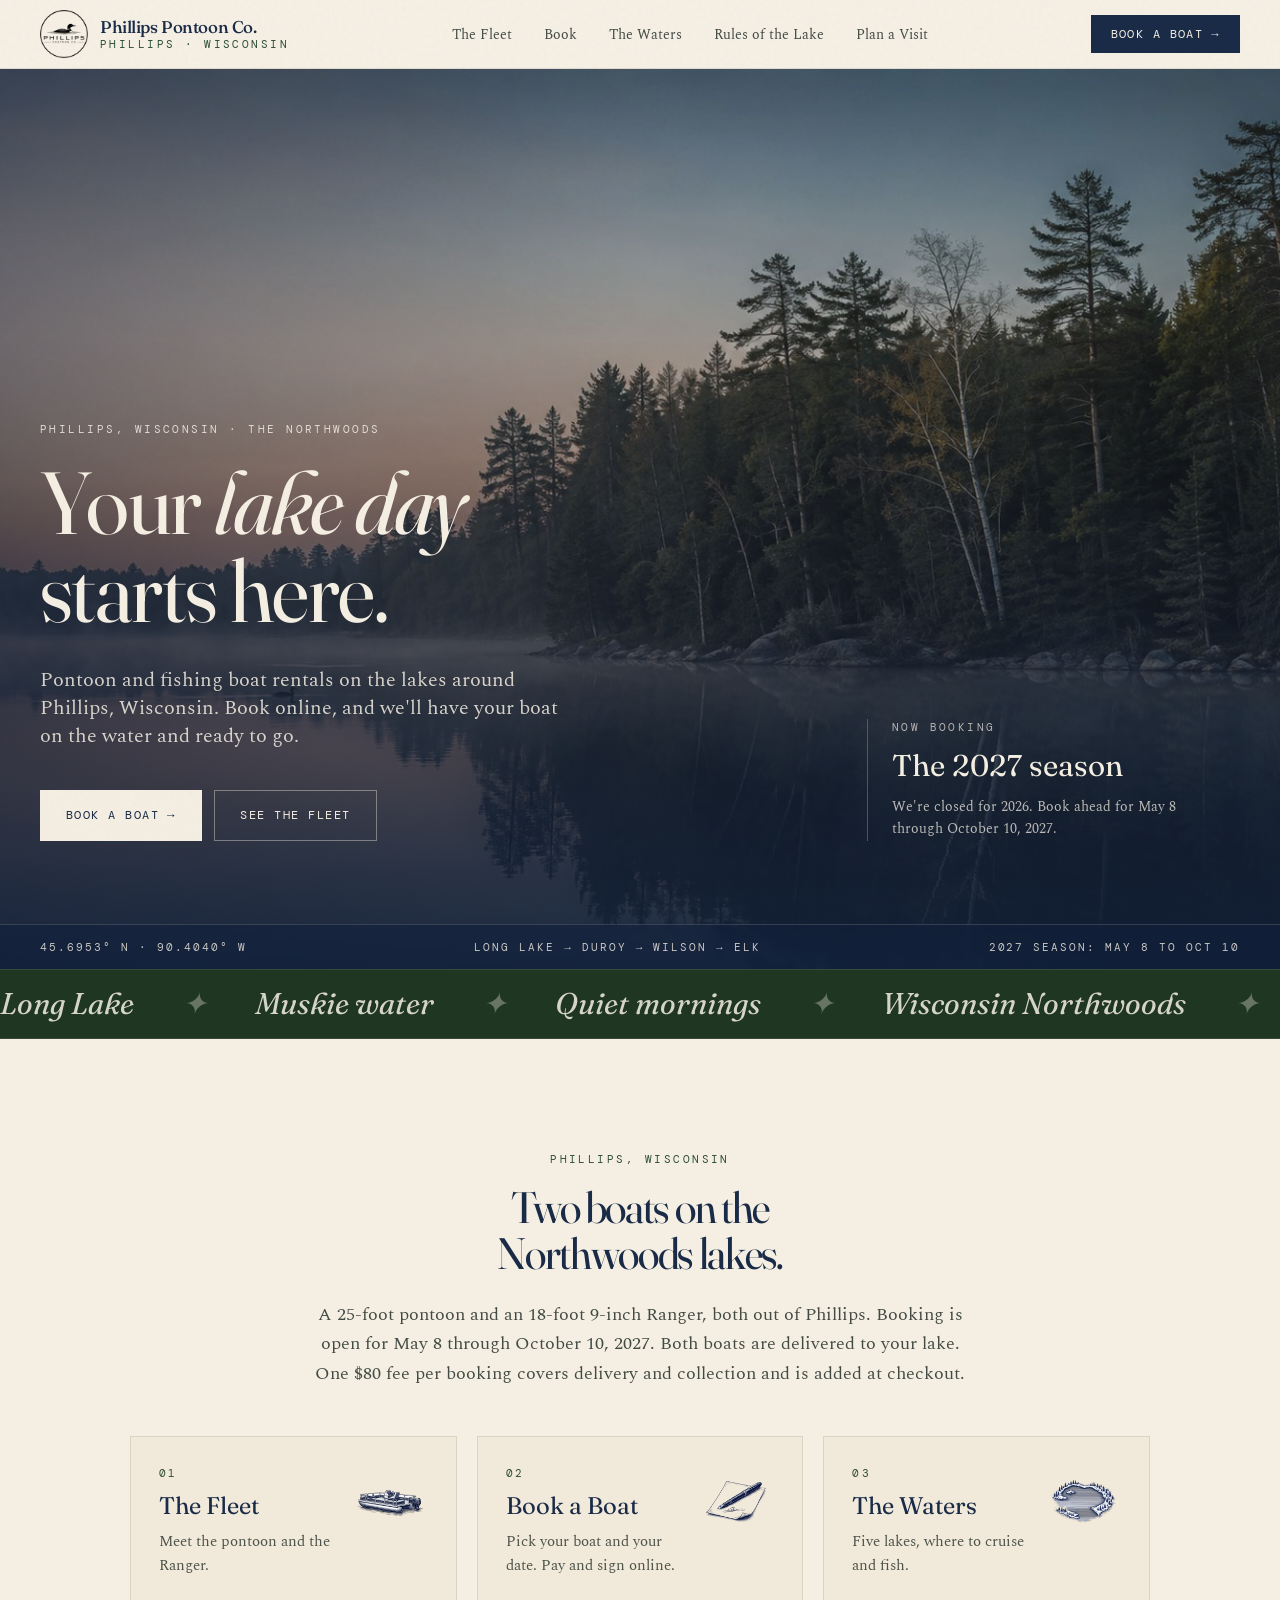
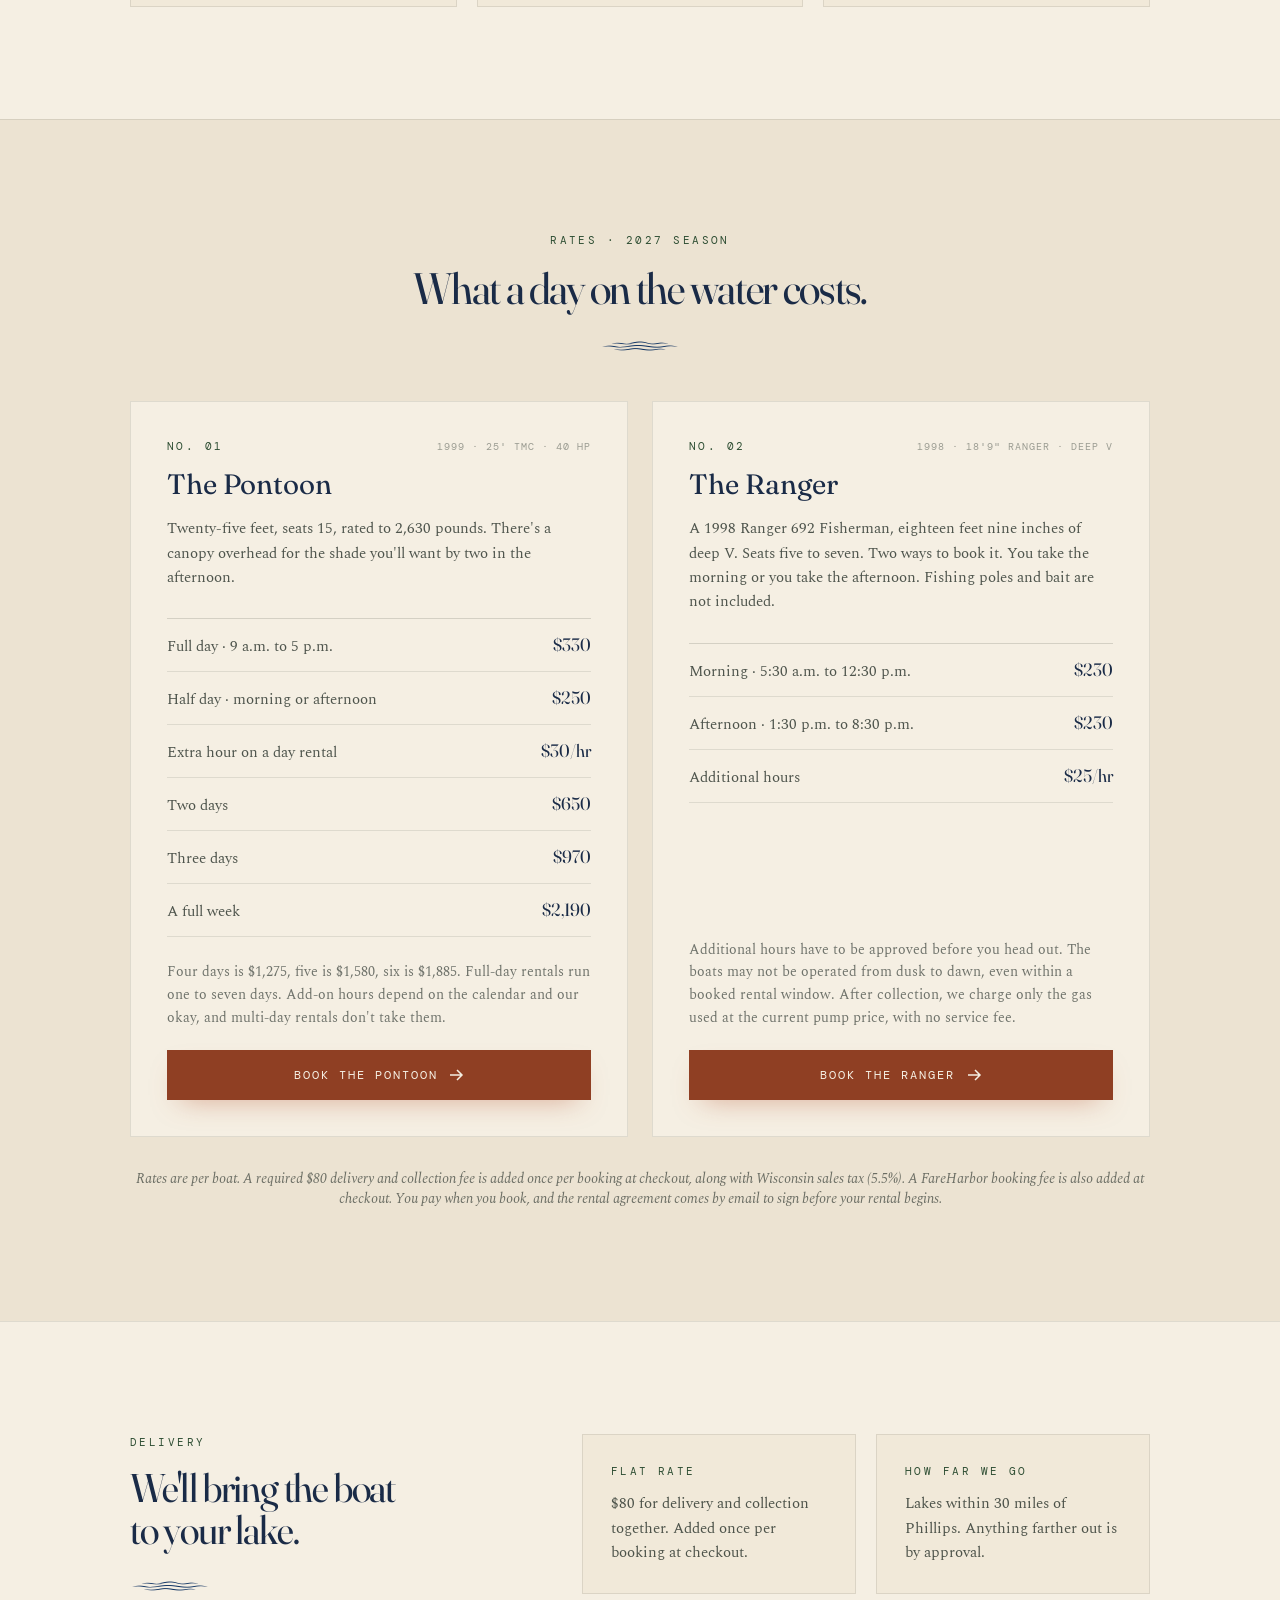
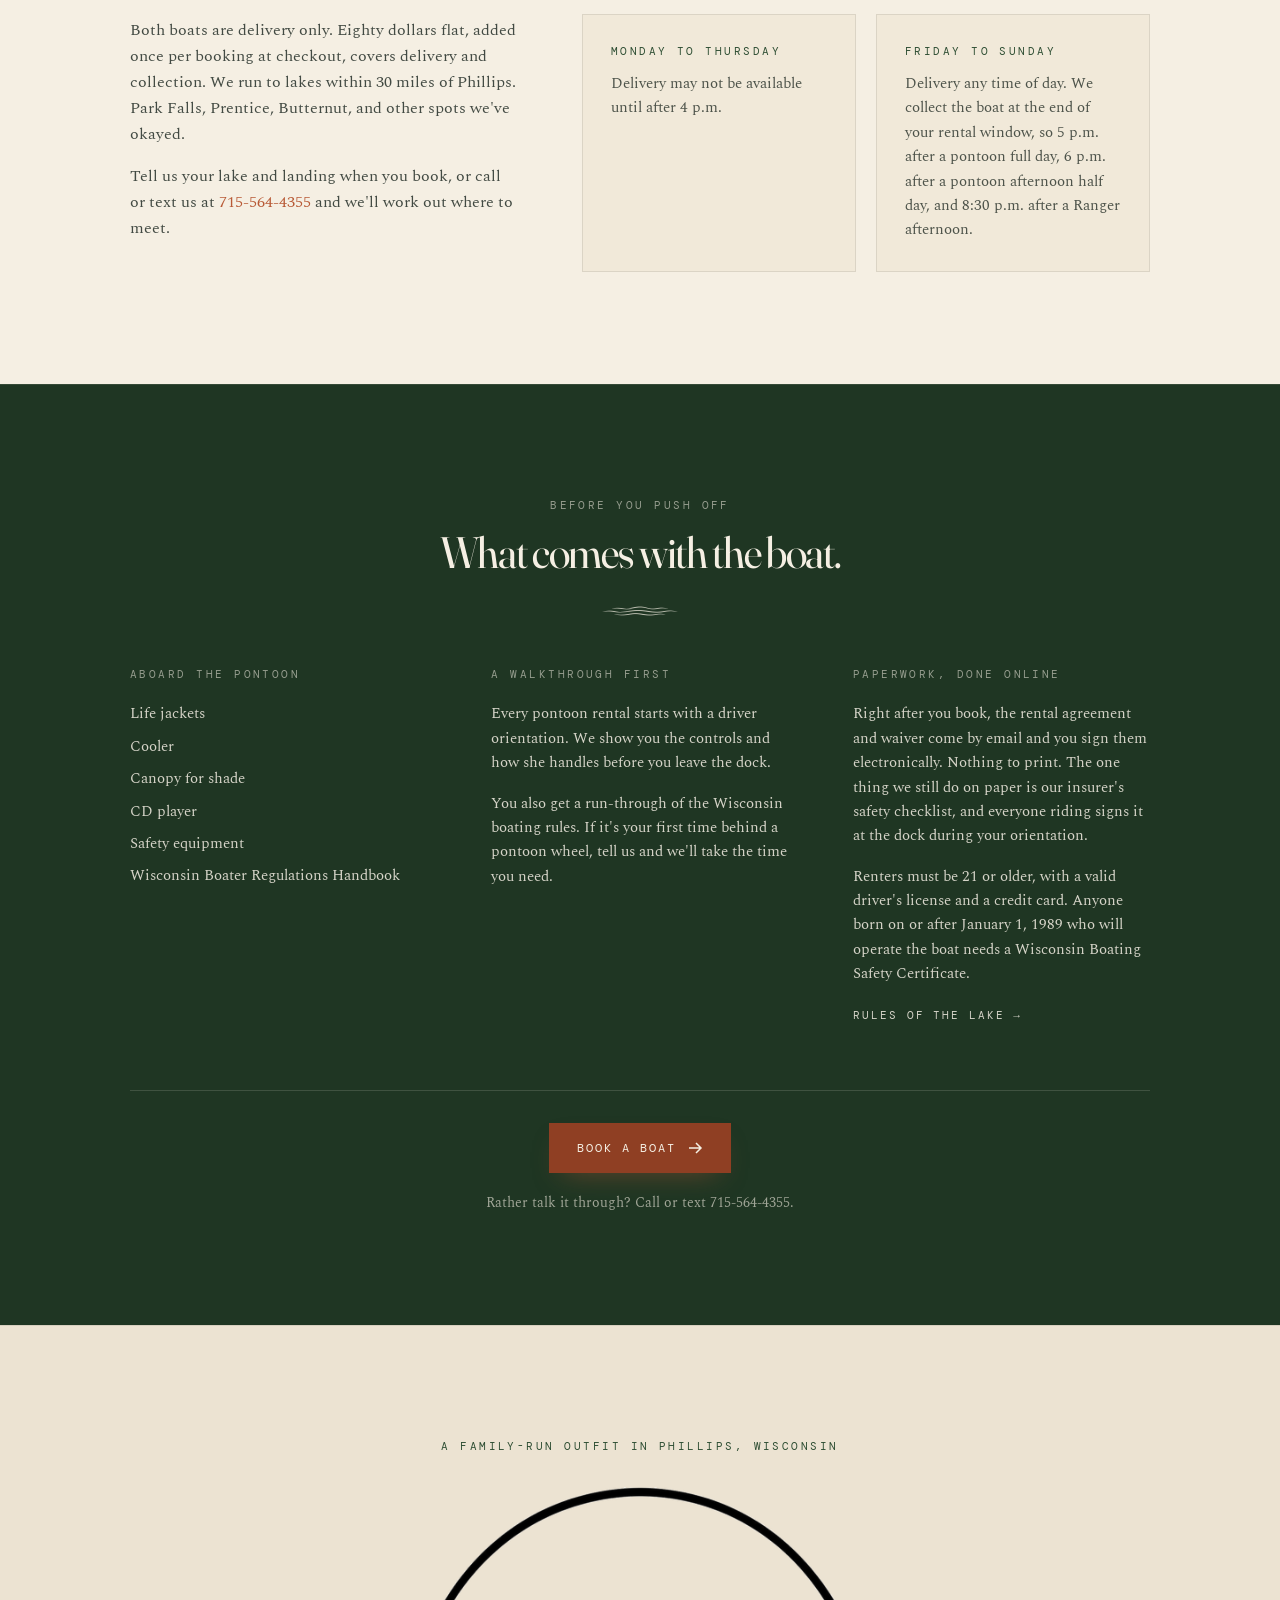
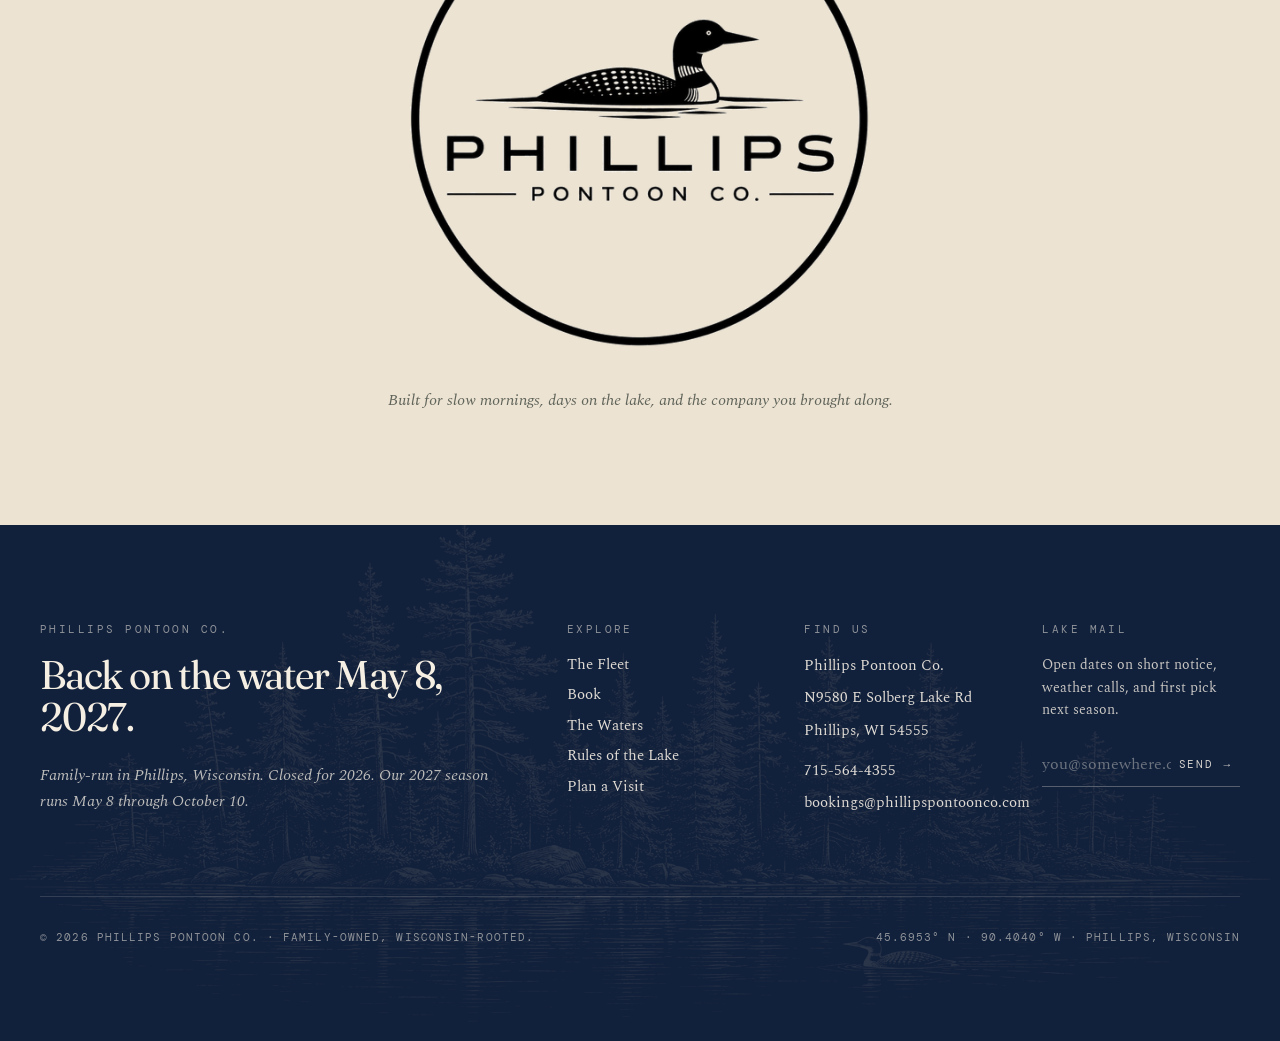
==== commit e28b566f: "Optimize booking clarity, signup forms, accessibility and asset loading" ====
--- a/index.html
+++ b/index.html
@@ -8,7 +8,8 @@
 <meta name="theme-color" content="#1A2B47" />
 <link rel="icon" type="image/png" href="/assets/img/favicon.png?v=02477ecf2f" />
 <link rel="apple-touch-icon" href="/assets/img/favicon.png?v=02477ecf2f" />
-<link rel="stylesheet" href="/assets/site.css?v=dff257dace" />
+<link rel="stylesheet" href="/assets/site.css?v=20261018-opt1" />
+<script src="/assets/site.js?v=20261018-opt1" defer></script>
 <!-- seo:begin -->
 <link rel="canonical" href="https://phillipspontoonco.com/" />
 <meta property="og:type" content="website" />
@@ -29,8 +30,8 @@
   "@type": "LocalBusiness",
   "@id": "https://phillipspontoonco.com/#business",
   "name": "Phillips Pontoon Co.",
-  "legalName": "Phillips Pontoon Co., LLC",
-  "description": "Family-run pontoon and fishing boat rentals in Phillips, Wisconsin, in Price County. Closed for 2026. The 2027 season runs May 8 through October 10. Both boats are delivery only. A required $80 delivery and collection fee is added once per booking at checkout for lakes within 30 miles of Phillips.",
+  "legalName": "Phillips Pontoon Co, LLC",
+  "description": "Family-run pontoon and fishing boat rentals in Phillips, Wisconsin, in Price County. Closed for 2026. The 2027 season runs May 8 through October 10. Both boats are delivery only. A required $80 delivery and collection fee is added once per booking at checkout for lakes within 30 miles of Phillips. Wisconsin sales tax and a FareHarbor booking fee are also added at checkout.",
   "url": "https://phillipspontoonco.com/",
   "telephone": "+1-715-564-4355",
   "email": "bookings@phillipspontoonco.com",
@@ -106,7 +107,7 @@
     {
       "@type": "Offer",
       "name": "Pontoon rental, full day",
-      "description": "Full day runs 9:00 a.m. to 5:00 p.m. Extra hours added onto a single-day rental are $30 per hour, subject to availability and owner approval. Multi-day rates: 2 days $650, 3 days $970, 4 days $1,275, 5 days $1,580, 6 days $1,885, 7 days $2,190. Full-day rentals run one to seven days. Multi-day rentals go by the day. Half-day rates and add-on hours do not apply to them. Both boats are delivery only. A required $80 delivery and collection fee is added once per booking at checkout.",
+      "description": "Full day runs 9:00 a.m. to 5:00 p.m. Extra hours added onto a single-day rental are $30 per hour, subject to availability and owner approval. Multi-day rates: 2 days $650, 3 days $970, 4 days $1,275, 5 days $1,580, 6 days $1,885, 7 days $2,190. Full-day rentals run one to seven days. Multi-day rentals go by the day. Half-day rates and add-on hours do not apply to them. Both boats are delivery only. A required $80 delivery and collection fee is added once per booking at checkout. Wisconsin sales tax and a FareHarbor booking fee are also added at checkout.",
       "price": "330.00",
       "priceCurrency": "USD",
       "availabilityStarts": "2027-05-08",
@@ -124,7 +125,7 @@
     {
       "@type": "Offer",
       "name": "Pontoon rental, half day",
-      "description": "Half-day rental of the 25 ft TMC pontoon. Four hours, either 9:00 a.m. to 1:00 p.m. or 2:00 p.m. to 6:00 p.m. Delivery only. A required $80 delivery and collection fee is added once per booking at checkout.",
+      "description": "Half-day rental of the 25 ft TMC pontoon. Four hours, either 9:00 a.m. to 1:00 p.m. or 2:00 p.m. to 6:00 p.m. Delivery only. A required $80 delivery and collection fee is added once per booking at checkout. Wisconsin sales tax and a FareHarbor booking fee are also added at checkout.",
       "price": "250.00",
       "priceCurrency": "USD",
       "availabilityStarts": "2027-05-08",
@@ -141,7 +142,7 @@
     {
       "@type": "Offer",
       "name": "Fishing boat rental, morning",
-      "description": "Morning trip runs 5:30 a.m. to 12:30 p.m. Additional hours are $25 per hour, approved in advance. Delivery only. A required $80 delivery and collection fee is added once per booking at checkout.",
+      "description": "Morning trip runs 5:30 a.m. to 12:30 p.m. The boat may not be operated from dusk to dawn, even within a booked rental window. Additional hours are $25 per hour, approved in advance. Delivery only. A required $80 delivery and collection fee is added once per booking at checkout. Wisconsin sales tax and a FareHarbor booking fee are also added at checkout.",
       "price": "230.00",
       "priceCurrency": "USD",
       "availabilityStarts": "2027-05-08",
@@ -159,7 +160,7 @@
     {
       "@type": "Offer",
       "name": "Fishing boat rental, afternoon",
-      "description": "Afternoon trip runs 1:30 p.m. to 8:30 p.m. Additional hours are $25 per hour, approved in advance. Delivery only. A required $80 delivery and collection fee is added once per booking at checkout.",
+      "description": "Afternoon trip runs 1:30 p.m. to 8:30 p.m. The boat may not be operated from dusk to dawn, even within a booked rental window. Additional hours are $25 per hour, approved in advance. Delivery only. A required $80 delivery and collection fee is added once per booking at checkout. Wisconsin sales tax and a FareHarbor booking fee are also added at checkout.",
       "price": "230.00",
       "priceCurrency": "USD",
       "availabilityStarts": "2027-05-08",
@@ -212,8 +213,9 @@
 <!-- seo:end -->
 </head>
 <body class="bg-paper text-ink grain antialiased">
+<a class="skip-link" href="#main-content">Skip to content</a>
 <header class="sticky top-0 z-40 bg-paper/85 backdrop-blur-md border-b border-ink/10">
-  <nav class="max-w-[1440px] mx-auto px-6 lg:px-10 h-[68px] flex items-center justify-between gap-6">
+  <nav class="max-w-[1440px] mx-auto px-6 lg:px-10 h-[68px] flex items-center justify-between gap-6" aria-label="Primary navigation">
     <a href="/" class="flex items-center gap-3 group">
       <img src="/assets/img/logo.png?v=944ca91017" alt="Phillips Pontoon Co." class="h-12 w-12 object-contain">
       <div class="leading-none">
@@ -226,18 +228,19 @@
          appended after Tailwind in site.css, so a plain .hidden loses the cascade and
          the button used to show on phones, crushing the brand lockup. -->
     <a href="/book/" class="!hidden md:!inline-flex btn-primary !py-2.5 !px-5 !text-[12px]">Book a Boat <span aria-hidden="true">→</span></a>
-    <button id="mobtoggle" class="lg:hidden text-navy" aria-label="Menu" aria-expanded="false">
+    <button id="mobtoggle" class="lg:hidden text-navy" type="button" aria-label="Open menu" aria-controls="mobnav" aria-expanded="false">
       <svg viewBox="0 0 24 24" class="w-6 h-6" fill="none" stroke="currentColor" stroke-width="1.6"><path d="M3 7h18M3 12h18M3 17h18"/></svg>
     </button>
   </nav>
-  <div id="mobnav" class="hidden lg:hidden border-t border-ink/10 bg-paper px-6 py-4 font-body text-[15px]"><a href="/fleet/" class="block py-2 text-ink/80">The Fleet</a><a href="/book/" class="block py-2 text-ink/80">Book</a><a href="/waters/" class="block py-2 text-ink/80">The Waters</a><a href="/rules/" class="block py-2 text-ink/80">Rules of the Lake</a><a href="/visit/" class="block py-2 text-ink/80">Plan a Visit</a>
+  <div id="mobnav" role="navigation" aria-label="Mobile navigation" class="hidden lg:hidden border-t border-ink/10 bg-paper px-6 py-4 font-body text-[15px]"><a href="/fleet/" class="block py-2 text-ink/80">The Fleet</a><a href="/book/" class="block py-2 text-ink/80">Book</a><a href="/waters/" class="block py-2 text-ink/80">The Waters</a><a href="/rules/" class="block py-2 text-ink/80">Rules of the Lake</a><a href="/visit/" class="block py-2 text-ink/80">Plan a Visit</a>
     <a href="/book/" class="block py-2 text-rust font-medium">Book a boat →</a>
   </div>
 </header>
+<main id="main-content" tabindex="-1">
 <section id="top" class="relative min-h-[100vh] flex items-end overflow-hidden pt-[68px]">
   <!-- Hero photograph + brand treatment overlays -->
   <div class="absolute inset-0">
-    <img src="/assets/img/hero.jpg?v=629f6e32ad" alt="" class="absolute inset-0 w-full h-full object-cover" />
+    <img src="/assets/img/hero.jpg?v=629f6e32ad" alt="" loading="eager" fetchpriority="high" class="absolute inset-0 w-full h-full object-cover" />
     <!-- subtle navy/pine duotone bias to lock to brand palette -->
     <div class="absolute inset-0 mix-blend-multiply opacity-25" style="background: linear-gradient(160deg, #1A2B47 0%, #2E4E33 100%);"></div>
     <!-- bottom vignette for headline legibility -->
@@ -427,7 +430,7 @@
 
         <div class="mt-auto pt-6">
           <p class="font-body text-[14px] text-ink/60 leading-relaxed">
-            Additional hours have to be approved before you head out. After collection, we charge only the gas used at the current pump price, with no service fee.
+            Additional hours have to be approved before you head out. The boats may not be operated from dusk to dawn, even within a booked rental window. After collection, we charge only the gas used at the current pump price, with no service fee.
           </p>
           <a href="https://fareharbor.com/embeds/book/phillipspontoonco/items/747430/?full-items=yes&amp;flow=1675621" class="btn-stamp mt-5 w-full justify-center">Book the Ranger <svg class="w-4 h-4" viewBox="0 0 16 16" fill="none" stroke="currentColor" stroke-width="1.5"><path d="M2 8h12M9 3l5 5-5 5"/></svg></a>
         </div>
@@ -436,7 +439,7 @@
     </div>
 
     <p class="mt-8 text-center font-body text-sm italic text-ink/60">
-      Rates are per boat. A required $80 delivery and collection fee is added once per booking at checkout, along with Wisconsin sales tax (5.5%). You pay when you book, and the rental agreement comes by email to sign before your day.
+      Rates are per boat. A required $80 delivery and collection fee is added once per booking at checkout, along with Wisconsin sales tax (5.5%). A FareHarbor booking fee is also added at checkout. You pay when you book, and the rental agreement comes by email to sign before your rental begins.
     </p>
   </div>
 </section>
@@ -534,15 +537,16 @@
   <div class="max-w-[1100px] mx-auto px-6 lg:px-10 py-20 lg:py-28 text-center">
     <p class="eyebrow text-pine">A family-run outfit in Phillips, Wisconsin</p>
     <div class="mt-8 flex justify-center">
-      <img src="/assets/img/logo.png?v=944ca91017" alt="Phillips Pontoon Co. Pontoon and fishing boat rentals in Phillips, Wisconsin." class="w-full max-w-[460px] h-auto" />
+      <img src="/assets/img/logo.png?v=944ca91017" alt="Phillips Pontoon Co. Pontoon and fishing boat rentals in Phillips, Wisconsin." class="w-full max-w-[460px] h-auto" loading="lazy" decoding="async" />
     </div>
     <p class="font-body italic text-ink/65 mt-10 max-w-xl mx-auto leading-relaxed">
-      Built for slow mornings, long sunsets, and the company you brought along.
+      Built for slow mornings, days on the lake, and the company you brought along.
     </p>
   </div>
 </section>
+</main>
 <footer class="relative bg-navy-deep text-paper overflow-hidden">
-  <img src="/assets/img/footer-shore.png?v=0ebe885100" alt="" aria-hidden="true" style="position:absolute;inset:0;width:100%;height:100%;object-fit:cover;object-position:center bottom;opacity:.12;mix-blend-mode:lighten;pointer-events:none" />
+  <img src="/assets/img/footer-shore.webp?v=b1e21f23d2" alt="" aria-hidden="true" loading="lazy" decoding="async" style="position:absolute;inset:0;width:100%;height:100%;object-fit:cover;object-position:center bottom;opacity:.12;mix-blend-mode:lighten;pointer-events:none" />
 
   <div class="max-w-[1440px] mx-auto px-6 lg:px-10 py-20 lg:py-24">
 
@@ -584,14 +588,14 @@
         <div>
           <p class="eyebrow text-paper/55">Lake Mail</p>
           <p class="font-body text-paper/80 text-[14px] mt-4 leading-relaxed">Open dates on short notice, weather calls, and first pick next season.</p>
-          <form class="mt-5 ft-ml" data-ml="https://assets.mailerlite.com/jsonp/2512753/forms/193108855220078478/subscribe">
+          <form class="mt-5 ft-ml" data-ml="https://assets.mailerlite.com/jsonp/2512753/forms/193108855220078478/subscribe" action="https://assets.mailerlite.com/jsonp/2512753/forms/193108855220078478/subscribe" method="post">
             <div class="flex border-b border-paper/30 focus-within:border-paper transition">
-              <input type="email" name="fields[email]" required placeholder="you@somewhere.com" autocomplete="email" aria-label="Email address" class="flex-1 bg-transparent border-0 outline-none py-2 font-body text-[15px] text-paper placeholder:text-paper/40">
+              <input type="email" name="fields[email]" required placeholder="you@somewhere.com" autocomplete="email" aria-label="Email address" aria-describedby="footer-mail-status" class="flex-1 bg-transparent border-0 outline-none py-2 font-body text-[15px] text-paper placeholder:text-paper/40">
               <button type="submit" class="font-mono text-[11px] tracking-[0.18em] uppercase text-paper/85 hover:text-rust transition py-2">Send →</button>
             </div>
             <input type="hidden" name="ml-submit" value="1">
             <input type="hidden" name="anticsrf" value="true">
-            <p class="ft-ml-msg hidden mt-3 text-[12px] font-mono text-rust/90" role="status"></p>
+            <p id="footer-mail-status" class="ft-ml-msg hidden mt-3 text-[12px] font-mono text-rust/90" role="status" aria-live="polite" aria-atomic="true" tabindex="-1"></p>
           </form>
         </div>
       </div>
@@ -604,7 +608,7 @@
   </div>
 </footer>
 
-<script>(function(){var t=document.getElementById('mobtoggle'),n=document.getElementById('mobnav');if(t&&n)t.addEventListener('click',function(){var o=n.classList.toggle('hidden');t.setAttribute('aria-expanded',String(!o));});})();</script>
+
 <script src="https://fareharbor.com/embeds/api/v1/?autolightframe=yes"></script>
 </body>
-</html>+</html>
--- a/assets/site.css
+++ b/assets/site.css
@@ -5,7 +5,7 @@
   font-style: normal;
   font-weight: 400;
   font-display: swap;
-  src: url([data-uri]) format('woff2');
+  src: url("/assets/fonts/dm-mono-normal-400-latin-ext-a52e19ebe039.woff2") format('woff2');
   unicode-range: U+0100-02BA, U+02BD-02C5, U+02C7-02CC, U+02CE-02D7, U+02DD-02FF, U+0304, U+0308, U+0329, U+1D00-1DBF, U+1E00-1E9F, U+1EF2-1EFF, U+2020, U+20A0-20AB, U+20AD-20C0, U+2113, U+2C60-2C7F, U+A720-A7FF;
 }
 /* latin */
@@ -14,7 +14,7 @@
   font-style: normal;
   font-weight: 400;
   font-display: swap;
-  src: url([data-uri]) format('woff2');
+  src: url("/assets/fonts/dm-mono-normal-400-latin-e1896b13b2b1.woff2") format('woff2');
   unicode-range: U+0000-00FF, U+0131, U+0152-0153, U+02BB-02BC, U+02C6, U+02DA, U+02DC, U+0304, U+0308, U+0329, U+2000-206F, U+20AC, U+2122, U+2191, U+2193, U+2212, U+2215, U+FEFF, U+FFFD;
 }
 /* latin-ext */
@@ -23,7 +23,7 @@
   font-style: normal;
   font-weight: 500;
   font-display: swap;
-  src: url([data-uri]) format('woff2');
+  src: url("/assets/fonts/dm-mono-normal-500-latin-ext-8711f938c3f0.woff2") format('woff2');
   unicode-range: U+0100-02BA, U+02BD-02C5, U+02C7-02CC, U+02CE-02D7, U+02DD-02FF, U+0304, U+0308, U+0329, U+1D00-1DBF, U+1E00-1E9F, U+1EF2-1EFF, U+2020, U+20A0-20AB, U+20AD-20C0, U+2113, U+2C60-2C7F, U+A720-A7FF;
 }
 /* latin */
@@ -32,7 +32,7 @@
   font-style: normal;
   font-weight: 500;
   font-display: swap;
-  src: url([data-uri]) format('woff2');
+  src: url("/assets/fonts/dm-mono-normal-500-latin-9964608a8493.woff2") format('woff2');
   unicode-range: U+0000-00FF, U+0131, U+0152-0153, U+02BB-02BC, U+02C6, U+02DA, U+02DC, U+0304, U+0308, U+0329, U+2000-206F, U+20AC, U+2122, U+2191, U+2193, U+2212, U+2215, U+FEFF, U+FFFD;
 }
 /* latin-ext */
@@ -41,7 +41,7 @@
   font-style: italic;
   font-weight: 400 700;
   font-display: swap;
-  src: url([data-uri]) format('woff2');
+  src: url("/assets/fonts/fraunces-italic-400-700-latin-ext-4983926d3a16.woff2") format('woff2');
   unicode-range: U+0100-02BA, U+02BD-02C5, U+02C7-02CC, U+02CE-02D7, U+02DD-02FF, U+0304, U+0308, U+0329, U+1D00-1DBF, U+1E00-1E9F, U+1EF2-1EFF, U+2020, U+20A0-20AB, U+20AD-20C0, U+2113, U+2C60-2C7F, U+A720-A7FF;
 }
 /* latin */
@@ -50,7 +50,7 @@
   font-style: italic;
   font-weight: 400 700;
   font-display: swap;
-  src: url([data-uri]) format('woff2');
+  src: url("/assets/fonts/fraunces-italic-400-700-latin-066710ce7ed2.woff2") format('woff2');
   unicode-range: U+0000-00FF, U+0131, U+0152-0153, U+02BB-02BC, U+02C6, U+02DA, U+02DC, U+0304, U+0308, U+0329, U+2000-206F, U+20AC, U+2122, U+2191, U+2193, U+2212, U+2215, U+FEFF, U+FFFD;
 }
 /* latin-ext */
@@ -59,7 +59,7 @@
   font-style: normal;
   font-weight: 300 900;
   font-display: swap;
-  src: url([data-uri]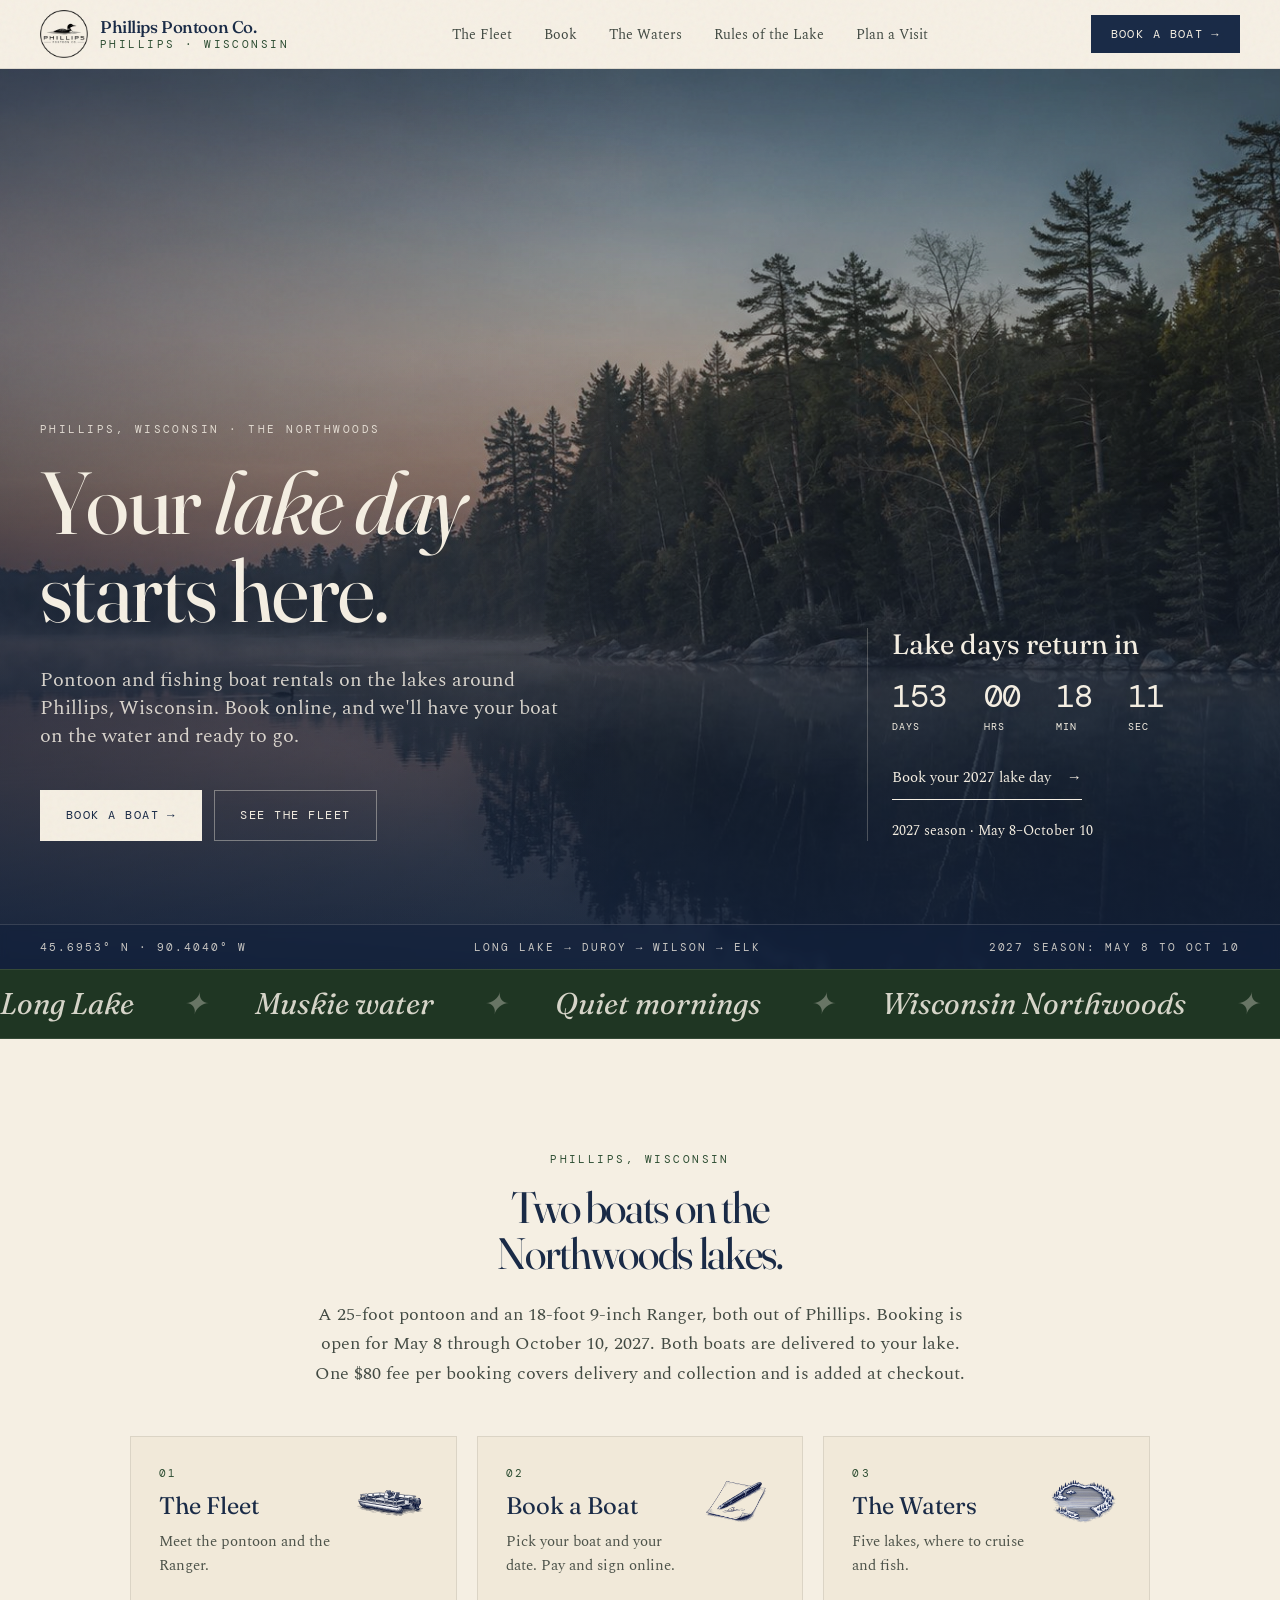
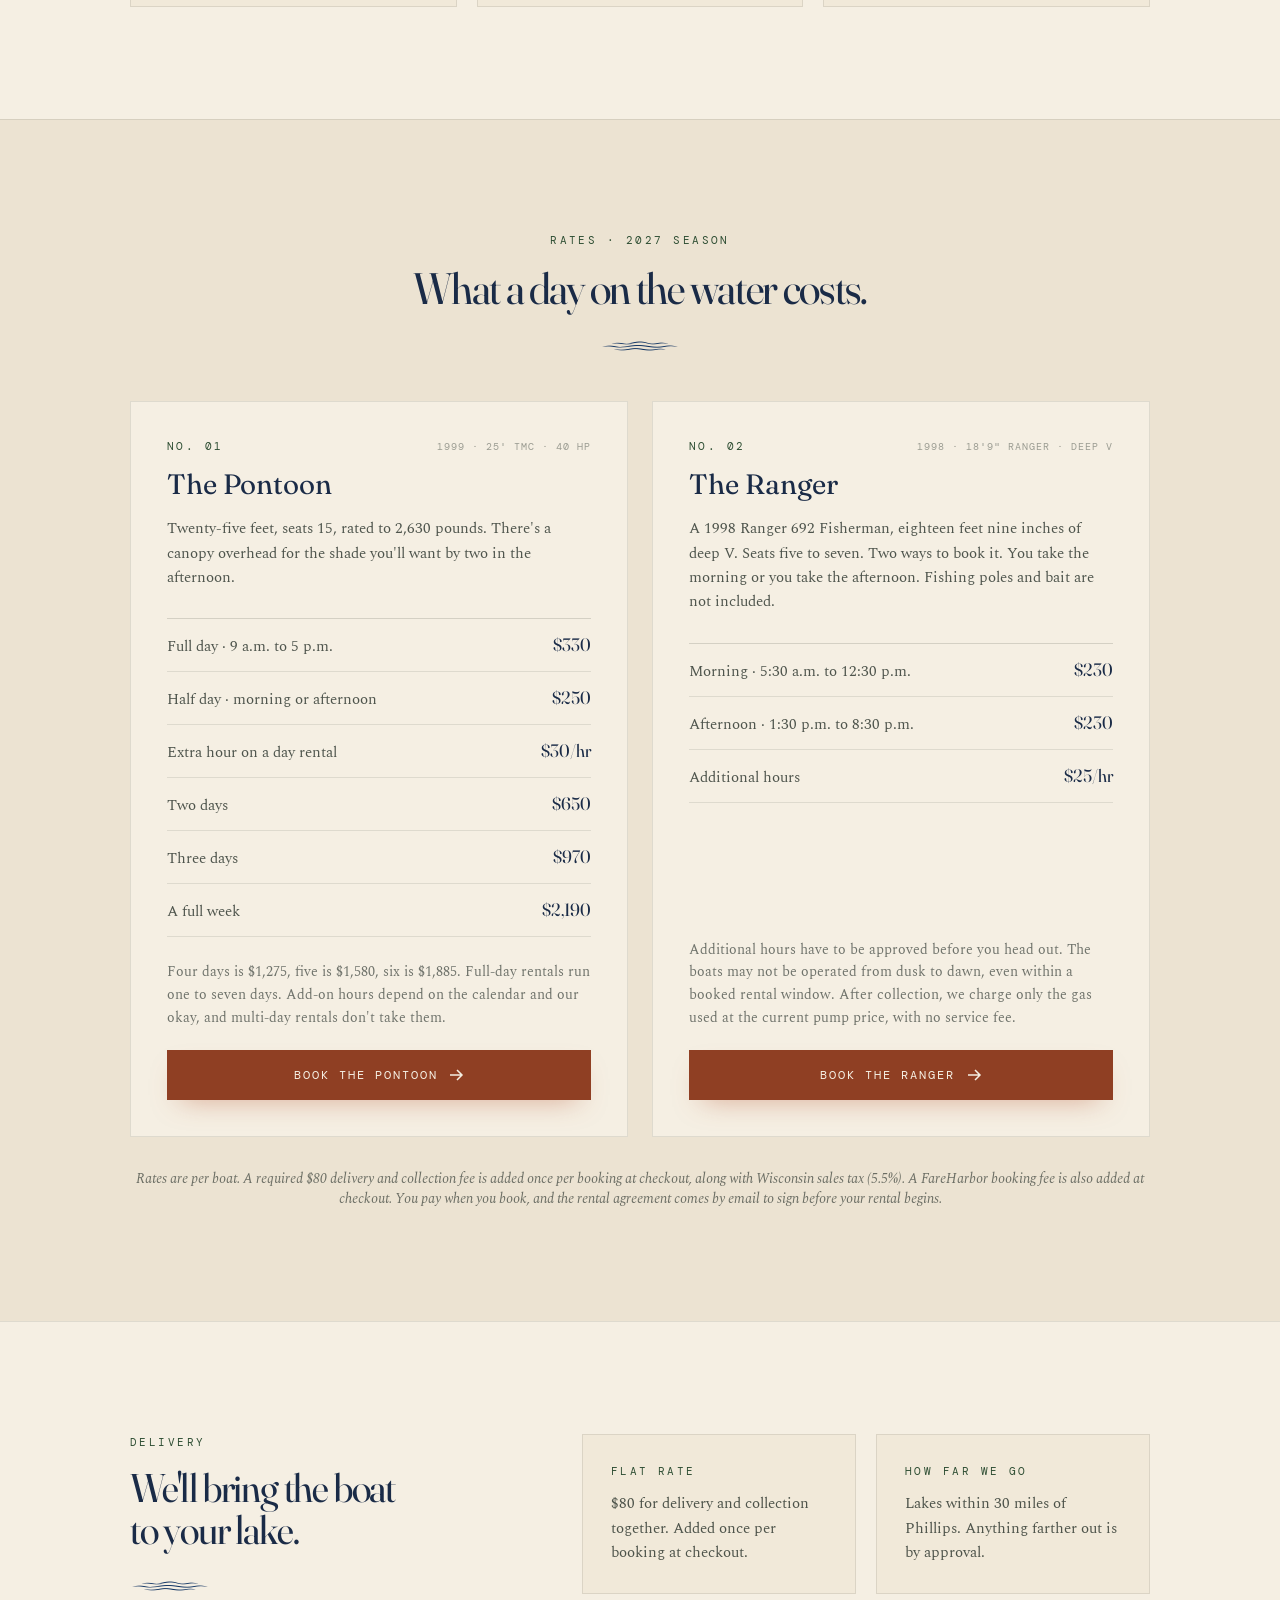
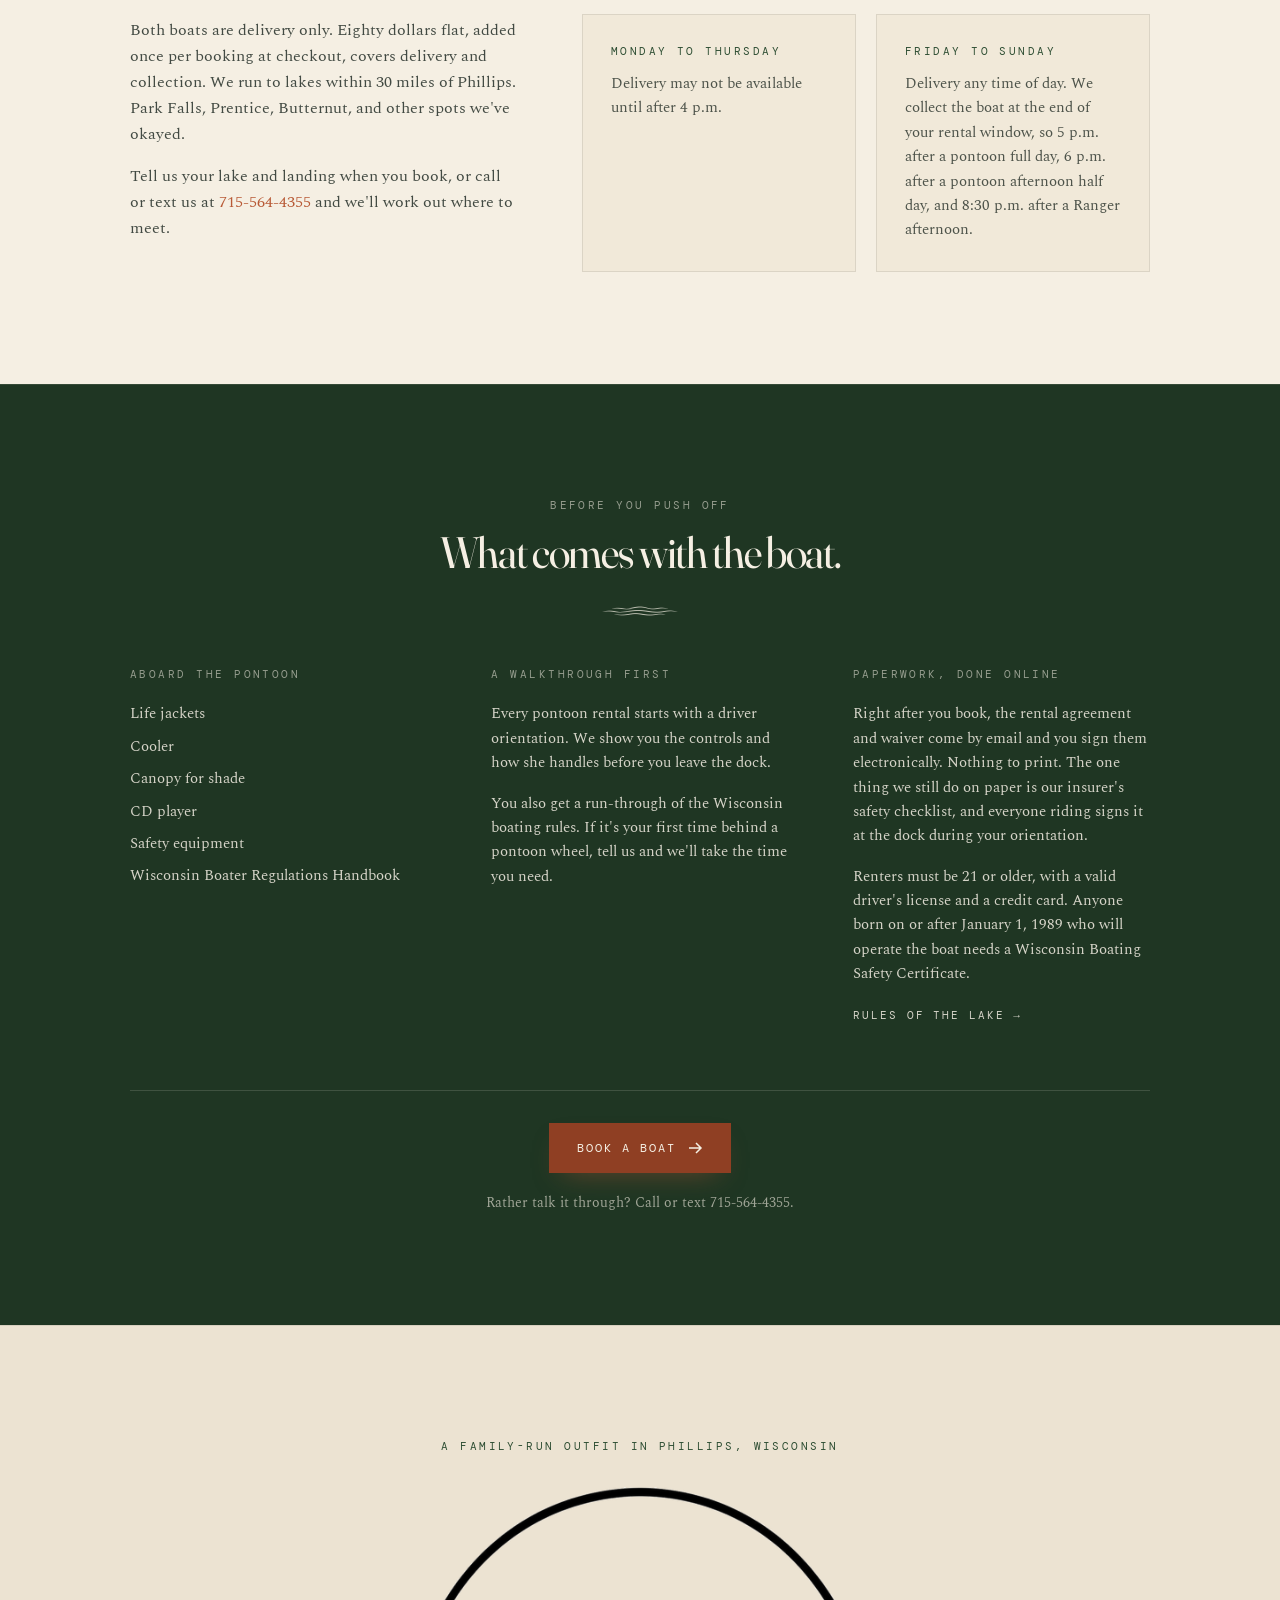
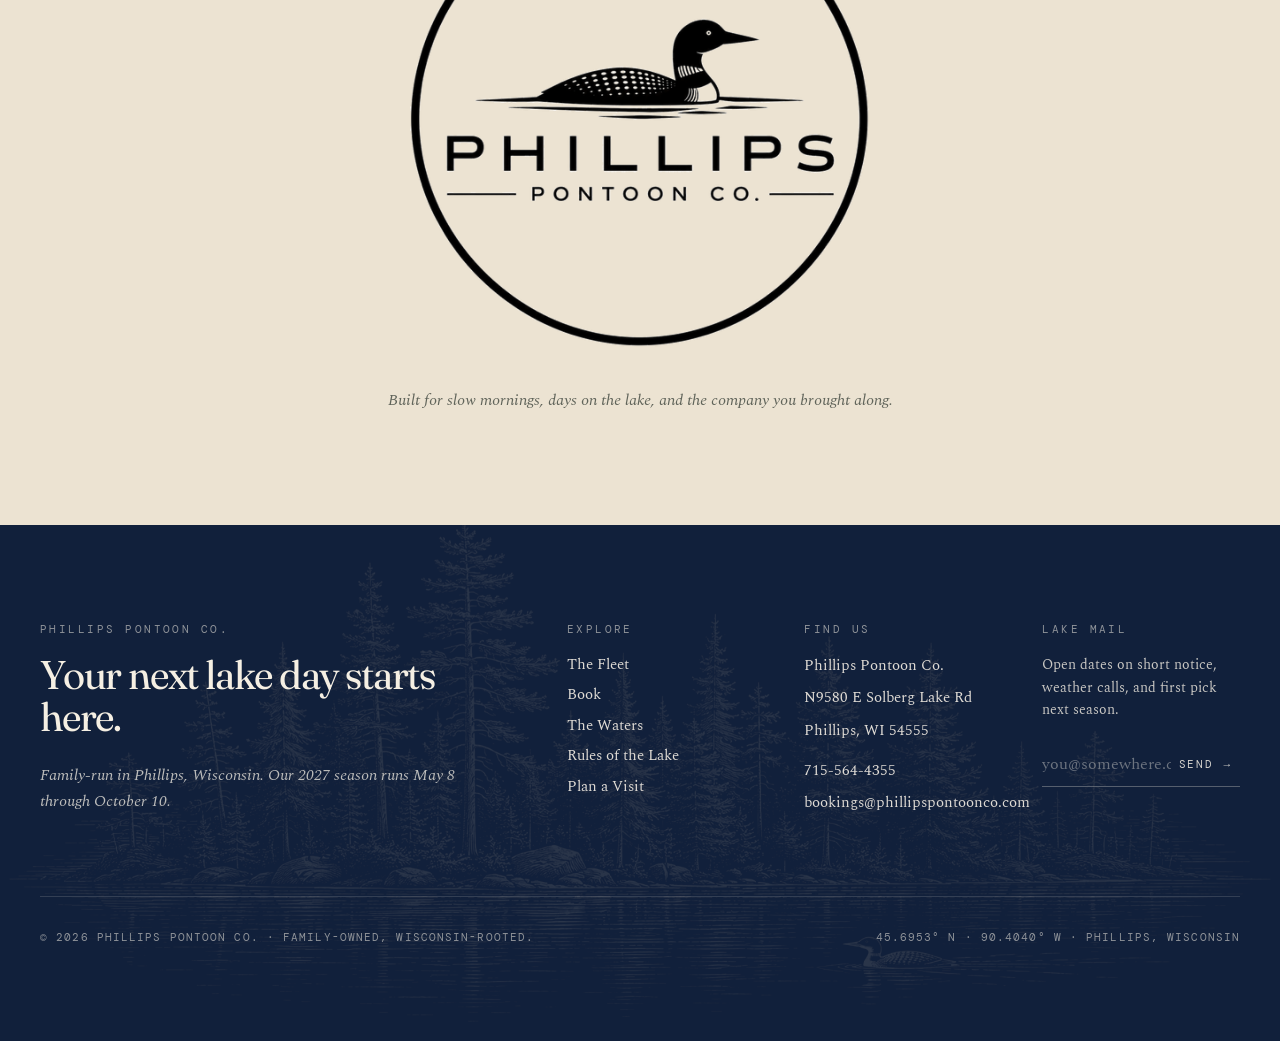
==== commit 024d49f0: "Add automatic 2027 season countdown to homepage" ====
--- a/index.html
+++ b/index.html
@@ -4,12 +4,14 @@
 <meta charset="UTF-8" />
 <meta name="viewport" content="width=device-width, initial-scale=1.0" />
 <title>Pontoon Rentals in Phillips, WI | Phillips Pontoon Co.</title>
-<meta name="description" content="Family-run boat rentals around Phillips, Wisconsin. Closed for 2026. Book May 8 through October 10, 2027. Delivery only, with an $80 fee per booking." />
+<meta name="description" content="Family-run boat rentals around Phillips, Wisconsin. Book your 2027 lake day, May 8 through October 10. Delivery only, with an $80 fee per booking." />
 <meta name="theme-color" content="#1A2B47" />
 <link rel="icon" type="image/png" href="/assets/img/favicon.png?v=02477ecf2f" />
 <link rel="apple-touch-icon" href="/assets/img/favicon.png?v=02477ecf2f" />
 <link rel="stylesheet" href="/assets/site.css?v=20261018-opt1" />
+<link rel="stylesheet" href="/assets/season.css?v=20261018-season1" />
 <script src="/assets/site.js?v=20261018-opt1" defer></script>
+<script src="/assets/season.js?v=20261018-season1" defer></script>
 <!-- seo:begin -->
 <link rel="canonical" href="https://phillipspontoonco.com/" />
 <meta property="og:type" content="website" />
@@ -17,12 +19,12 @@
 <meta property="og:locale" content="en_US" />
 <meta property="og:url" content="https://phillipspontoonco.com/" />
 <meta property="og:title" content="Boat Rentals around Phillips, Wisconsin" />
-<meta property="og:description" content="A 25-foot pontoon that seats 15, and a Ranger 692 for fishing. Closed for 2026. Book May 8 through October 10, 2027, in Phillips, Wisconsin." />
+<meta property="og:description" content="A 25-foot pontoon that seats 15, and a Ranger 692 for fishing. Book your 2027 lake day, May 8 through October 10, in Phillips, Wisconsin." />
 <meta property="og:image" content="https://phillipspontoonco.com/assets/img/hero.jpg" />
 <meta property="og:image:alt" content="A pontoon boat on a Northwoods lake near Phillips, Wisconsin" />
 <meta name="twitter:card" content="summary_large_image" />
 <meta name="twitter:title" content="Boat Rentals around Phillips, Wisconsin" />
-<meta name="twitter:description" content="A 25-foot pontoon that seats 15, and a Ranger 692 for fishing. Closed for 2026. Book May 8 through October 10, 2027, in Phillips, Wisconsin." />
+<meta name="twitter:description" content="A 25-foot pontoon that seats 15, and a Ranger 692 for fishing. Book your 2027 lake day, May 8 through October 10, in Phillips, Wisconsin." />
 <meta name="twitter:image" content="https://phillipspontoonco.com/assets/img/hero.jpg" />
 <script type="application/ld+json">
 {
@@ -31,7 +33,7 @@
   "@id": "https://phillipspontoonco.com/#business",
   "name": "Phillips Pontoon Co.",
   "legalName": "Phillips Pontoon Co, LLC",
-  "description": "Family-run pontoon and fishing boat rentals in Phillips, Wisconsin, in Price County. Closed for 2026. The 2027 season runs May 8 through October 10. Both boats are delivery only. A required $80 delivery and collection fee is added once per booking at checkout for lakes within 30 miles of Phillips. Wisconsin sales tax and a FareHarbor booking fee are also added at checkout.",
+  "description": "Family-run pontoon and fishing boat rentals in Phillips, Wisconsin, in Price County. The 2027 season runs May 8 through October 10. Both boats are delivery only. A required $80 delivery and collection fee is added once per booking at checkout for lakes within 30 miles of Phillips. Wisconsin sales tax and a FareHarbor booking fee are also added at checkout.",
   "url": "https://phillipspontoonco.com/",
   "telephone": "+1-715-564-4355",
   "email": "bookings@phillipspontoonco.com",
@@ -270,11 +272,18 @@
 
       <div class="lg:col-span-4 rise d-5">
         <div class="border-l border-paper/25 pl-6 max-w-xs">
-          <p class="eyebrow text-paper/70">Now booking</p>
-          <p class="font-display text-paper text-3xl mt-3" style="font-variation-settings:'opsz' 36,'SOFT' 60;">The 2027 season</p>
-          <p class="font-body text-sm text-paper/75 mt-3 leading-relaxed">
-            We're closed for 2026. Book ahead for May 8 through October 10, 2027.
-          </p>
+          <div class="season-countdown" data-season-countdown data-season-opens="2027-05-08T00:00:00-05:00" hidden>
+            <h2 class="font-display season-heading">Lake days return in</h2>
+            <div class="season-clock" aria-hidden="true">
+              <div><span class="season-digit" data-countdown-days></span><span class="season-unit">Days</span></div>
+              <div><span class="season-digit" data-countdown-hours></span><span class="season-unit">Hrs</span></div>
+              <div><span class="season-digit" data-countdown-minutes></span><span class="season-unit">Min</span></div>
+              <div><span class="season-digit" data-countdown-seconds></span><span class="season-unit">Sec</span></div>
+            </div>
+            <p class="season-sr-only" data-countdown-summary></p>
+            <a class="season-book" href="/book/">Book your 2027 lake day <span aria-hidden="true">→</span></a>
+          </div>
+          <p class="season-dates">2027 season · May 8–October 10</p>
           <div id="hero-wx" class="mt-6 pt-5 border-t border-paper/20 hidden" data-lat="45.6953" data-lon="-90.4040">
             <p class="eyebrow text-paper/55">Phillips weather</p>
             <div class="mt-2.5 flex items-end gap-3">
@@ -556,10 +565,10 @@
       <div class="lg:col-span-5">
         <p class="eyebrow text-paper/55">Phillips Pontoon Co.</p>
         <h3 class="font-display text-3xl lg:text-[40px] leading-[1.05] mt-4 tighter" style="font-variation-settings:'opsz' 60,'SOFT' 60;">
-          Back on the water May&nbsp;8, 2027.
+          Your next lake day starts here.
         </h3>
         <p class="font-body italic text-paper/75 mt-6 max-w-md leading-relaxed">
-          Family-run in Phillips, Wisconsin. Closed for 2026. Our 2027 season runs May&nbsp;8 through October&nbsp;10.
+          Family-run in Phillips, Wisconsin. Our 2027 season runs May&nbsp;8 through October&nbsp;10.
         </p>
       </div>
 
--- a/assets/season.css
+++ b/assets/season.css
@@ -0,0 +1,49 @@
+/* Homepage season promotion. Hidden remains authoritative before init and after opening. */
+.season-countdown[hidden] { display: none !important; }
+.season-countdown { color: #F5EFE3; padding-bottom: 1.25rem; }
+.season-heading {
+  margin: 0;
+  font-size: 1.75rem;
+  line-height: 1.15;
+  font-variation-settings: 'opsz' 36, 'SOFT' 60;
+}
+.season-clock {
+  display: grid;
+  grid-template-columns: 1.35fr repeat(3, 1fr);
+  gap: .8rem;
+  margin: 1.25rem 0 1.4rem;
+  font-family: 'DM Mono', monospace;
+  font-variant-numeric: tabular-nums;
+}
+.season-clock > div { display: flex; flex-direction: column; gap: .45rem; }
+.season-digit { font-size: 2rem; line-height: 1; letter-spacing: -.025em; }
+.season-unit { color: #F5EFE3; font-size: .625rem; line-height: 1.4; letter-spacing: .12em; text-transform: uppercase; }
+.season-book {
+  display: inline-flex;
+  align-items: center;
+  gap: 1rem;
+  min-height: 44px;
+  padding: .35rem 0;
+  border-bottom: 1px solid currentColor;
+  color: #F5EFE3;
+  font-family: 'Spectral', serif;
+  font-size: .9375rem;
+  line-height: 1.4;
+}
+.season-book:hover { color: #EFE6D2; }
+.season-book:focus-visible { outline: 2px solid #F5EFE3; outline-offset: 6px; }
+.season-dates { margin: 0; color: #F5EFE3; font-family: 'Spectral', serif; font-size: .875rem; line-height: 1.5; }
+.season-sr-only {
+  position: absolute;
+  width: 1px;
+  height: 1px;
+  padding: 0;
+  margin: -1px;
+  overflow: hidden;
+  clip-path: inset(50%);
+  white-space: nowrap;
+  border: 0;
+}
+@media (max-width: 1023px) {
+  .season-clock { max-width: 18rem; }
+}
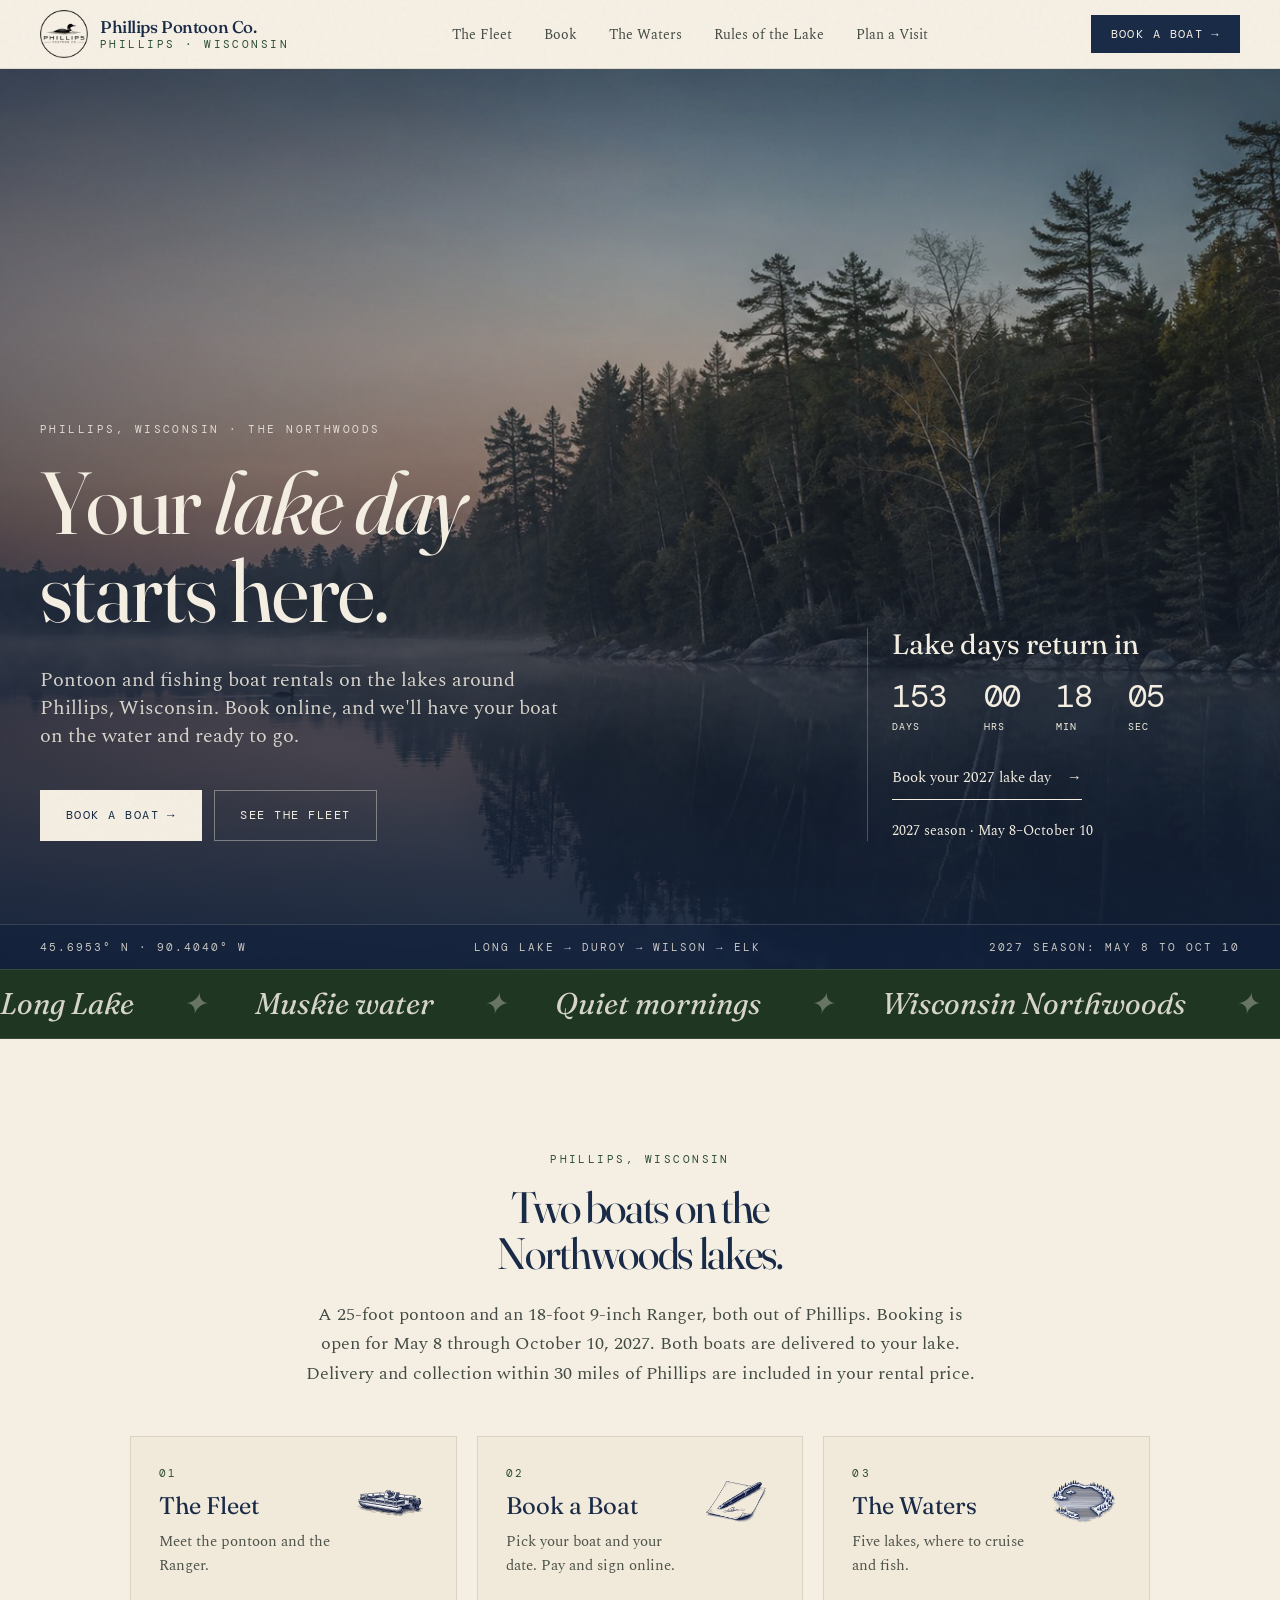
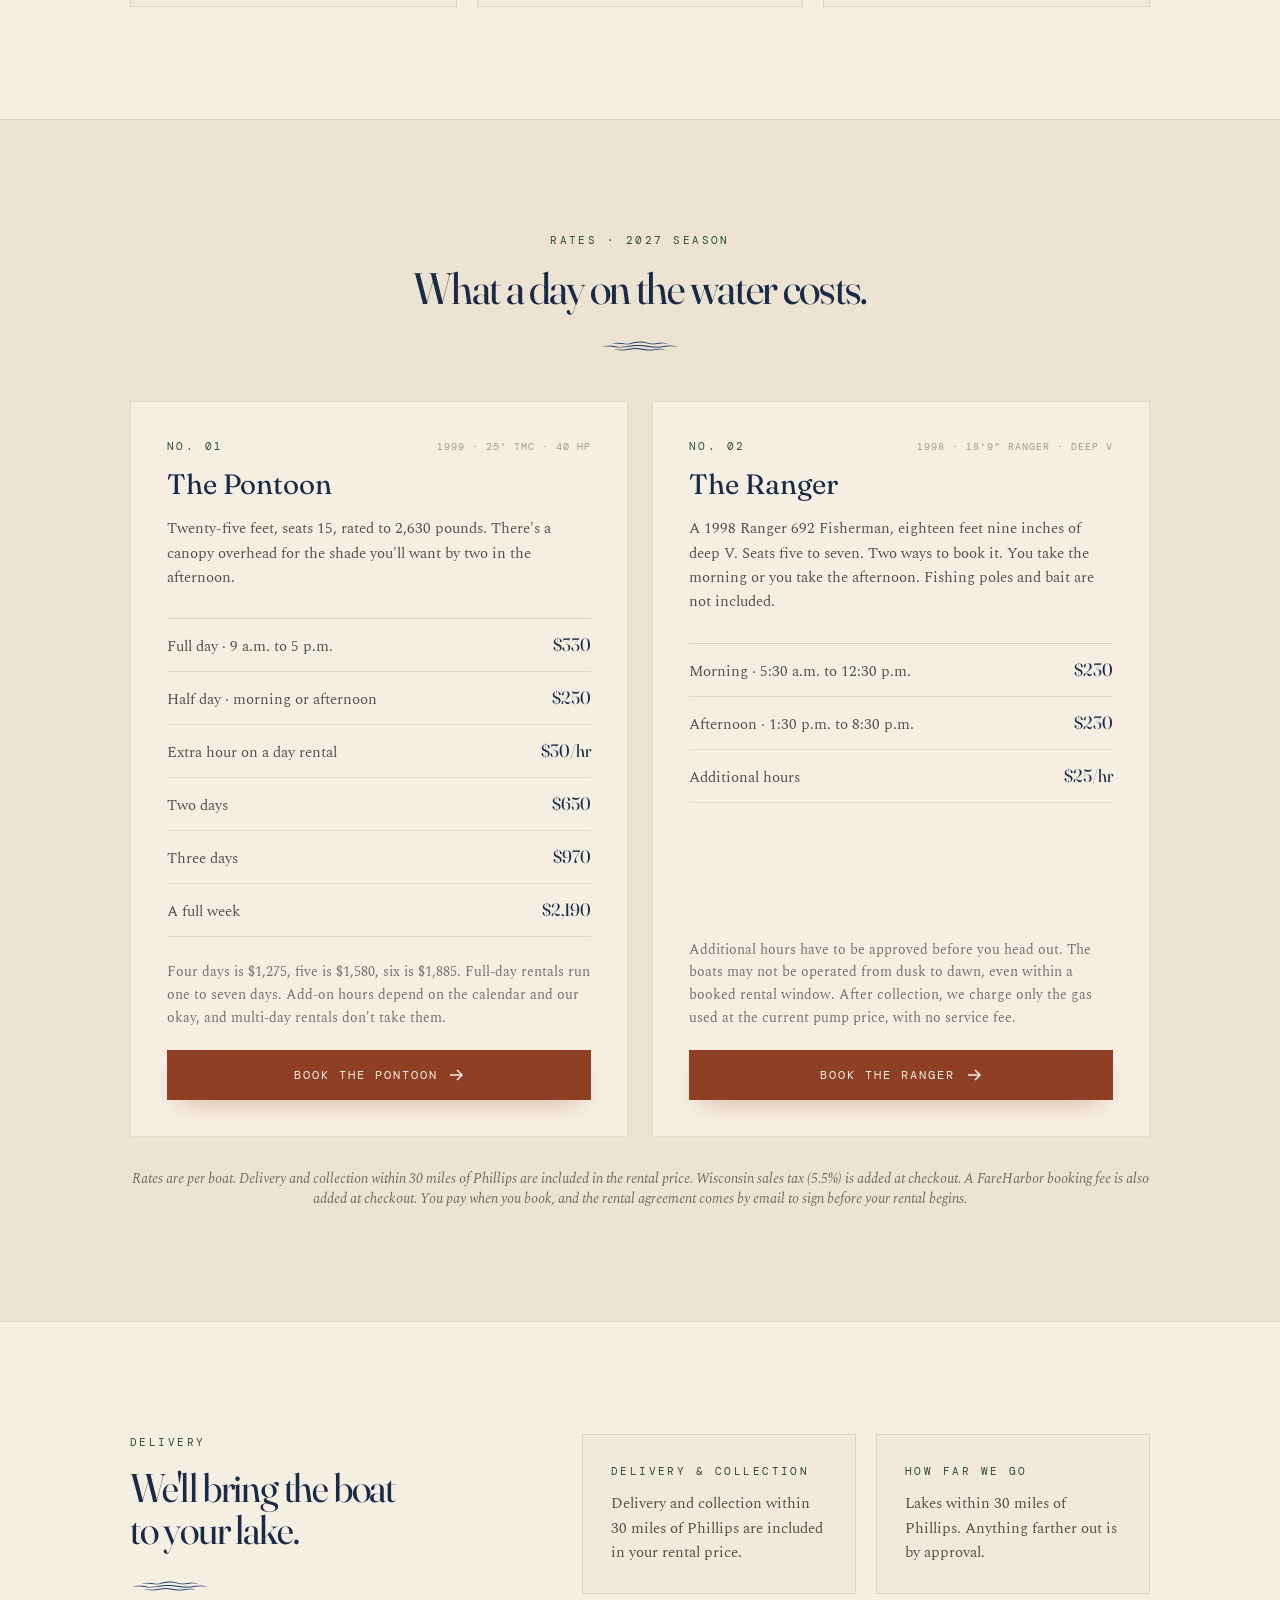
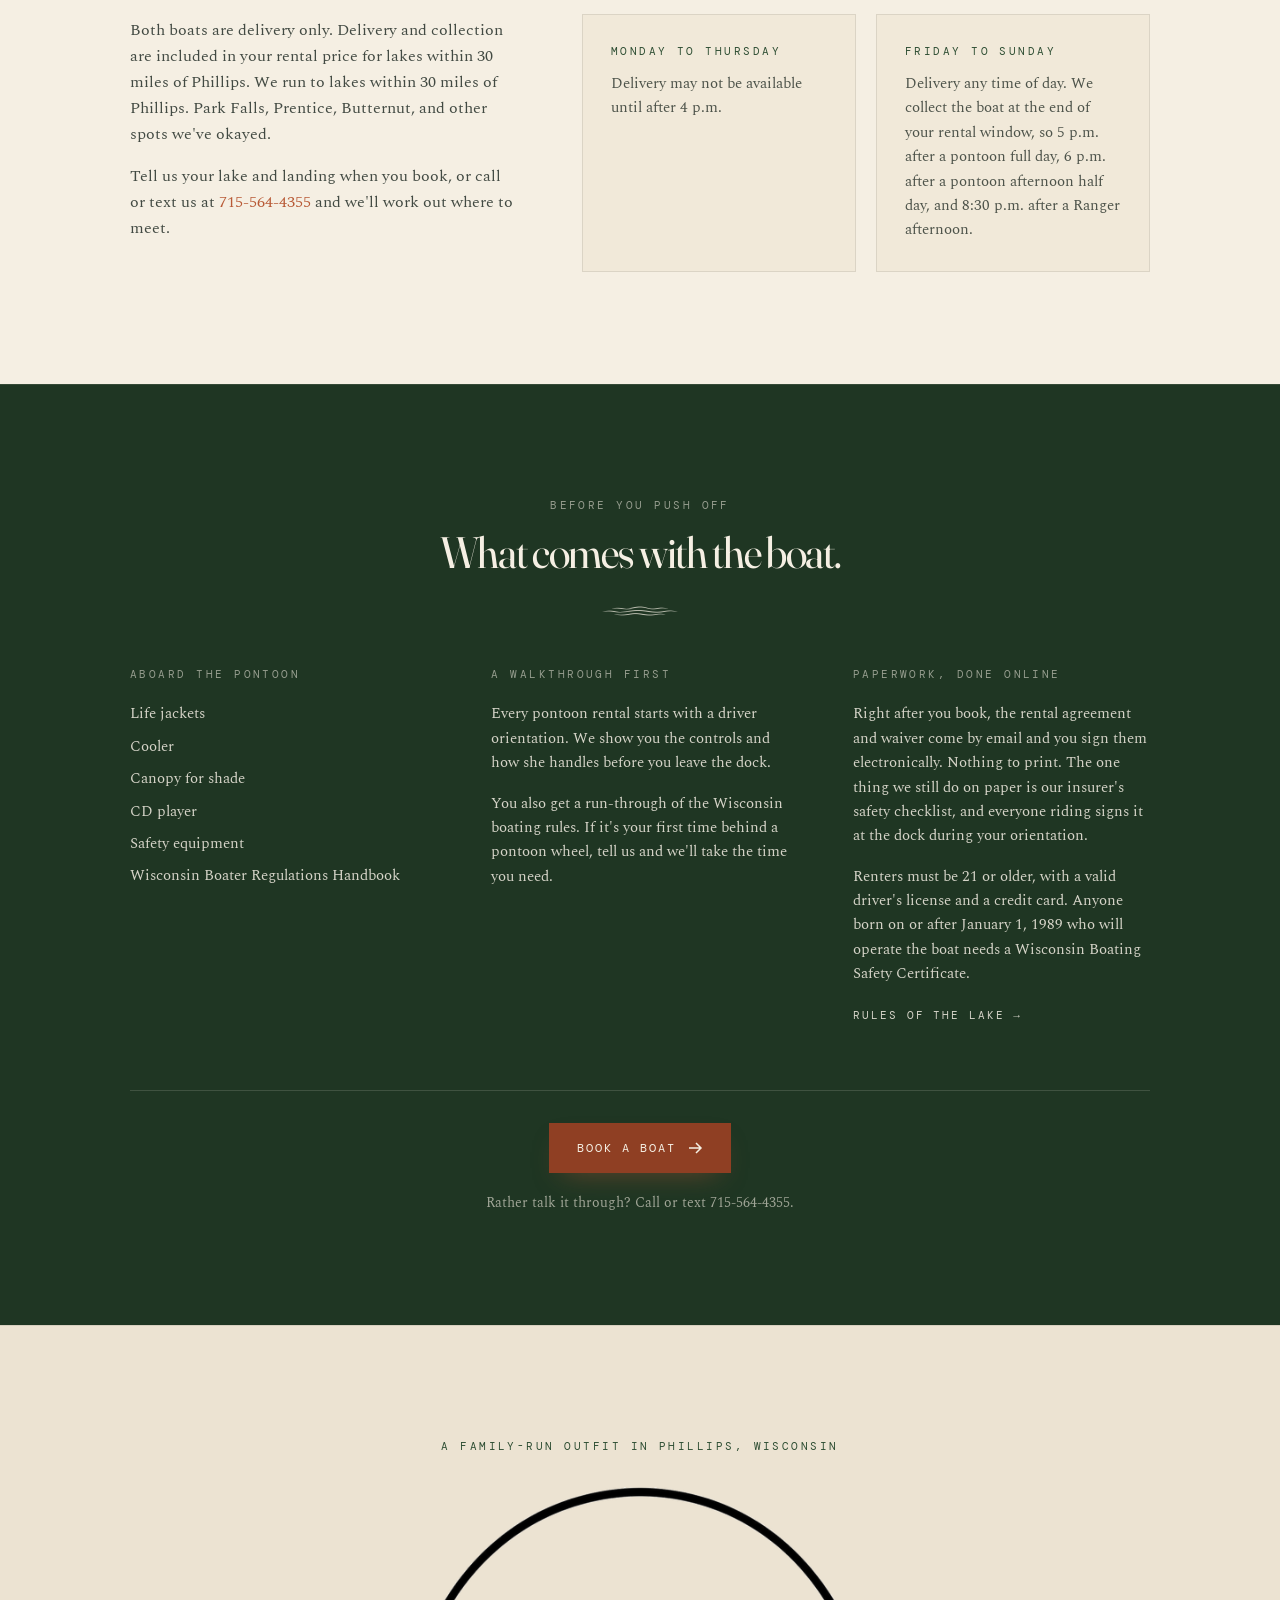
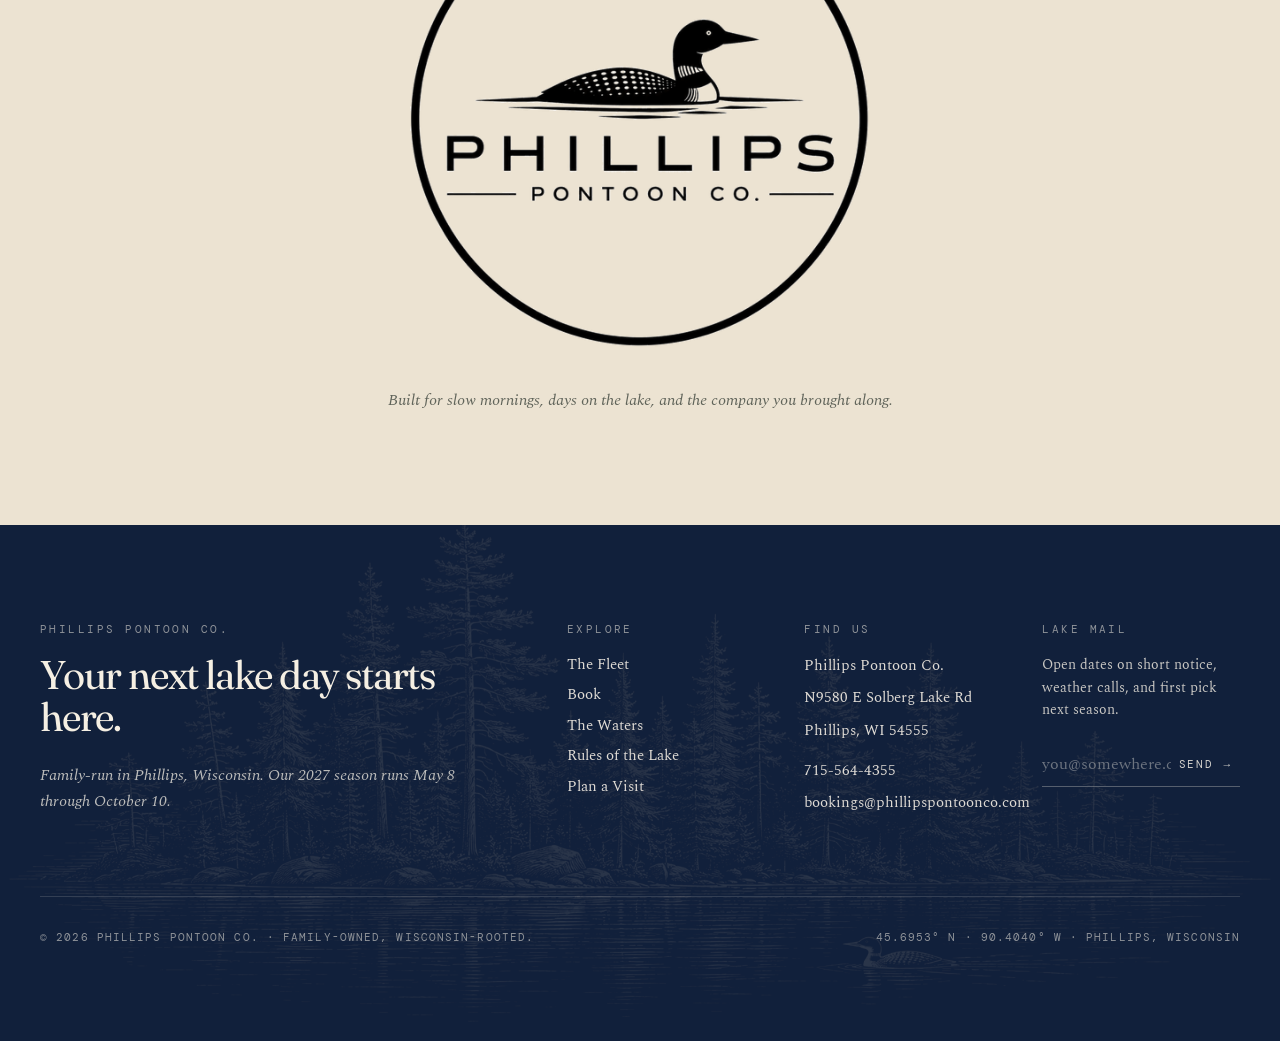
==== commit 1d660971: "Include delivery and collection in advertised rental rates" ====
--- a/index.html
+++ b/index.html
@@ -4,7 +4,7 @@
 <meta charset="UTF-8" />
 <meta name="viewport" content="width=device-width, initial-scale=1.0" />
 <title>Pontoon Rentals in Phillips, WI | Phillips Pontoon Co.</title>
-<meta name="description" content="Family-run boat rentals around Phillips, Wisconsin. Book your 2027 lake day, May 8 through October 10. Delivery only, with an $80 fee per booking." />
+<meta name="description" content="Family-run boat rentals around Phillips, Wisconsin. Book your 2027 lake day, May 8 through October 10. Delivery and collection within 30 miles of Phillips are included." />
 <meta name="theme-color" content="#1A2B47" />
 <link rel="icon" type="image/png" href="/assets/img/favicon.png?v=02477ecf2f" />
 <link rel="apple-touch-icon" href="/assets/img/favicon.png?v=02477ecf2f" />
@@ -33,7 +33,7 @@
   "@id": "https://phillipspontoonco.com/#business",
   "name": "Phillips Pontoon Co.",
   "legalName": "Phillips Pontoon Co, LLC",
-  "description": "Family-run pontoon and fishing boat rentals in Phillips, Wisconsin, in Price County. The 2027 season runs May 8 through October 10. Both boats are delivery only. A required $80 delivery and collection fee is added once per booking at checkout for lakes within 30 miles of Phillips. Wisconsin sales tax and a FareHarbor booking fee are also added at checkout.",
+  "description": "Family-run pontoon and fishing boat rentals in Phillips, Wisconsin, in Price County. The 2027 season runs May 8 through October 10. Both boats are delivery only. Delivery and collection to lakes within 30 miles of Phillips are included in the rental price. Wisconsin sales tax and a FareHarbor booking fee are also added at checkout.",
   "url": "https://phillipspontoonco.com/",
   "telephone": "+1-715-564-4355",
   "email": "bookings@phillipspontoonco.com",
@@ -109,7 +109,7 @@
     {
       "@type": "Offer",
       "name": "Pontoon rental, full day",
-      "description": "Full day runs 9:00 a.m. to 5:00 p.m. Extra hours added onto a single-day rental are $30 per hour, subject to availability and owner approval. Multi-day rates: 2 days $650, 3 days $970, 4 days $1,275, 5 days $1,580, 6 days $1,885, 7 days $2,190. Full-day rentals run one to seven days. Multi-day rentals go by the day. Half-day rates and add-on hours do not apply to them. Both boats are delivery only. A required $80 delivery and collection fee is added once per booking at checkout. Wisconsin sales tax and a FareHarbor booking fee are also added at checkout.",
+      "description": "Full day runs 9:00 a.m. to 5:00 p.m. Extra hours added onto a single-day rental are $30 per hour, subject to availability and owner approval. Multi-day rates: 2 days $650, 3 days $970, 4 days $1,275, 5 days $1,580, 6 days $1,885, 7 days $2,190. Full-day rentals run one to seven days. Multi-day rentals go by the day. Half-day rates and add-on hours do not apply to them. Both boats are delivery only. Delivery and collection within 30 miles of Phillips are included in the rental price. Wisconsin sales tax and a FareHarbor booking fee are also added at checkout.",
       "price": "330.00",
       "priceCurrency": "USD",
       "availabilityStarts": "2027-05-08",
@@ -127,7 +127,7 @@
     {
       "@type": "Offer",
       "name": "Pontoon rental, half day",
-      "description": "Half-day rental of the 25 ft TMC pontoon. Four hours, either 9:00 a.m. to 1:00 p.m. or 2:00 p.m. to 6:00 p.m. Delivery only. A required $80 delivery and collection fee is added once per booking at checkout. Wisconsin sales tax and a FareHarbor booking fee are also added at checkout.",
+      "description": "Half-day rental of the 25 ft TMC pontoon. Four hours, either 9:00 a.m. to 1:00 p.m. or 2:00 p.m. to 6:00 p.m. Delivery only. Delivery and collection within 30 miles of Phillips are included in the rental price. Wisconsin sales tax and a FareHarbor booking fee are also added at checkout.",
       "price": "250.00",
       "priceCurrency": "USD",
       "availabilityStarts": "2027-05-08",
@@ -144,7 +144,7 @@
     {
       "@type": "Offer",
       "name": "Fishing boat rental, morning",
-      "description": "Morning trip runs 5:30 a.m. to 12:30 p.m. The boat may not be operated from dusk to dawn, even within a booked rental window. Additional hours are $25 per hour, approved in advance. Delivery only. A required $80 delivery and collection fee is added once per booking at checkout. Wisconsin sales tax and a FareHarbor booking fee are also added at checkout.",
+      "description": "Morning trip runs 5:30 a.m. to 12:30 p.m. The boat may not be operated from dusk to dawn, even within a booked rental window. Additional hours are $25 per hour, approved in advance. Delivery only. Delivery and collection within 30 miles of Phillips are included in the rental price. Wisconsin sales tax and a FareHarbor booking fee are also added at checkout.",
       "price": "230.00",
       "priceCurrency": "USD",
       "availabilityStarts": "2027-05-08",
@@ -162,7 +162,7 @@
     {
       "@type": "Offer",
       "name": "Fishing boat rental, afternoon",
-      "description": "Afternoon trip runs 1:30 p.m. to 8:30 p.m. The boat may not be operated from dusk to dawn, even within a booked rental window. Additional hours are $25 per hour, approved in advance. Delivery only. A required $80 delivery and collection fee is added once per booking at checkout. Wisconsin sales tax and a FareHarbor booking fee are also added at checkout.",
+      "description": "Afternoon trip runs 1:30 p.m. to 8:30 p.m. The boat may not be operated from dusk to dawn, even within a booked rental window. Additional hours are $25 per hour, approved in advance. Delivery only. Delivery and collection within 30 miles of Phillips are included in the rental price. Wisconsin sales tax and a FareHarbor booking fee are also added at checkout.",
       "price": "230.00",
       "priceCurrency": "USD",
       "availabilityStarts": "2027-05-08",
@@ -172,22 +172,6 @@
         "@type": "Service",
         "name": "18 ft 9 in Ranger 692 Fisherman rental",
         "description": "1998 Ranger 692 Fisherman, 18 feet 9 inches, deep V hull.",
-        "provider": {
-          "@id": "https://phillipspontoonco.com/#business"
-        }
-      }
-    },
-    {
-      "@type": "Offer",
-      "name": "Required boat delivery and collection",
-      "description": "Required for both boats. One flat $80 fee per booking at checkout covers delivery and collection to lakes within 30 miles of Phillips. Monday through Thursday delivery may not be available until after 4:00 p.m. Friday through Sunday it is available any time of day. We collect the boat at the end of your rental window: 5:00 p.m. after a pontoon full day, 1:00 p.m. after a pontoon morning half day, 6:00 p.m. after a pontoon afternoon half day, 12:30 p.m. after a Ranger morning, 8:30 p.m. after a Ranger afternoon.",
-      "price": "80.00",
-      "priceCurrency": "USD",
-      "availabilityStarts": "2027-05-08",
-      "availabilityEnds": "2027-10-10",
-      "itemOffered": {
-        "@type": "Service",
-        "name": "Required boat delivery and collection within 30 miles of Phillips",
         "provider": {
           "@id": "https://phillipspontoonco.com/#business"
         }
@@ -346,7 +330,7 @@
   <div class="max-w-[1100px] mx-auto px-6 lg:px-10 text-center">
     <p class="eyebrow text-pine">Phillips, Wisconsin</p>
     <h2 class="font-display text-3xl lg:text-[44px] leading-[1.05] mt-4 text-navy tighter">Two boats on the<br>Northwoods lakes.</h2>
-    <p class="font-body text-lg text-ink/80 mt-6 max-w-2xl mx-auto leading-relaxed">A 25-foot pontoon and an 18-foot 9-inch Ranger, both out of Phillips. Booking is open for May 8 through October 10, 2027. Both boats are delivered to your lake. One $80 fee per booking covers delivery and collection and is added at checkout.</p>
+    <p class="font-body text-lg text-ink/80 mt-6 max-w-2xl mx-auto leading-relaxed">A 25-foot pontoon and an 18-foot 9-inch Ranger, both out of Phillips. Booking is open for May 8 through October 10, 2027. Both boats are delivered to your lake. Delivery and collection within 30 miles of Phillips are included in your rental price.</p>
     <div class="mt-12 grid sm:grid-cols-3 gap-5 text-left">
       <a href="/fleet/" class="fleet-card bg-paper-warm/55 border border-ink/10 p-7 block"><img src="/assets/img/card-fleet.png?v=a4cc40001e" alt="" loading="lazy" style="float:right;width:76px;height:76px;object-fit:contain;margin:0 0 8px 12px" /><p class="eyebrow text-pine">01</p><h3 class="font-display text-2xl text-navy mt-2" style="font-variation-settings:'opsz' 36,'SOFT' 60;">The Fleet</h3><p class="font-body text-[15px] text-ink/75 mt-2 leading-relaxed">Meet the pontoon and the Ranger.</p></a>
       <a href="/book/" class="fleet-card bg-paper-warm/55 border border-ink/10 p-7 block"><img src="/assets/img/card-book.png?v=210174bb03" alt="" loading="lazy" style="float:right;width:76px;height:76px;object-fit:contain;margin:0 0 8px 12px" /><p class="eyebrow text-pine">02</p><h3 class="font-display text-2xl text-navy mt-2" style="font-variation-settings:'opsz' 36,'SOFT' 60;">Book a Boat</h3><p class="font-body text-[15px] text-ink/75 mt-2 leading-relaxed">Pick your boat and your date. Pay and sign online.</p></a>
@@ -448,7 +432,7 @@
     </div>
 
     <p class="mt-8 text-center font-body text-sm italic text-ink/60">
-      Rates are per boat. A required $80 delivery and collection fee is added once per booking at checkout, along with Wisconsin sales tax (5.5%). A FareHarbor booking fee is also added at checkout. You pay when you book, and the rental agreement comes by email to sign before your rental begins.
+      Rates are per boat. Delivery and collection within 30 miles of Phillips are included in the rental price. Wisconsin sales tax (5.5%) is added at checkout. A FareHarbor booking fee is also added at checkout. You pay when you book, and the rental agreement comes by email to sign before your rental begins.
     </p>
   </div>
 </section>
@@ -461,7 +445,7 @@
         <h2 class="font-display text-3xl lg:text-[40px] leading-[1.05] mt-4 text-navy tighter">We'll bring the boat<br>to your lake.</h2>
         <div class="wave-rule mt-7"></div>
         <p class="font-body text-ink/80 mt-6 leading-relaxed max-w-md">
-          Both boats are delivery only. Eighty dollars flat, added once per booking at checkout, covers delivery and collection. We run to lakes within 30 miles of Phillips. Park Falls, Prentice, Butternut, and other spots we've okayed.
+          Both boats are delivery only. Delivery and collection are included in your rental price for lakes within 30 miles of Phillips. We run to lakes within 30 miles of Phillips. Park Falls, Prentice, Butternut, and other spots we've okayed.
         </p>
         <p class="font-body text-ink/80 mt-4 leading-relaxed max-w-md">
           Tell us your lake and landing when you book, or call or text us at <a href="tel:+17155644355" class="text-rust hover:underline">715-564-4355</a> and we'll work out where to meet.
@@ -470,8 +454,8 @@
 
       <div class="lg:col-span-7 grid sm:grid-cols-2 gap-5">
         <div class="bg-paper-warm/55 border border-ink/10 p-7">
-          <p class="eyebrow text-pine">Flat rate</p>
-          <p class="font-body text-[15px] text-ink/75 mt-3 leading-relaxed">$80 for delivery and collection together. Added once per booking at checkout.</p>
+          <p class="eyebrow text-pine">Delivery &amp; collection</p>
+          <p class="font-body text-[15px] text-ink/75 mt-3 leading-relaxed">Delivery and collection within 30 miles of Phillips are included in your rental price.</p>
         </div>
         <div class="bg-paper-warm/55 border border-ink/10 p-7">
           <p class="eyebrow text-pine">How far we go</p>
